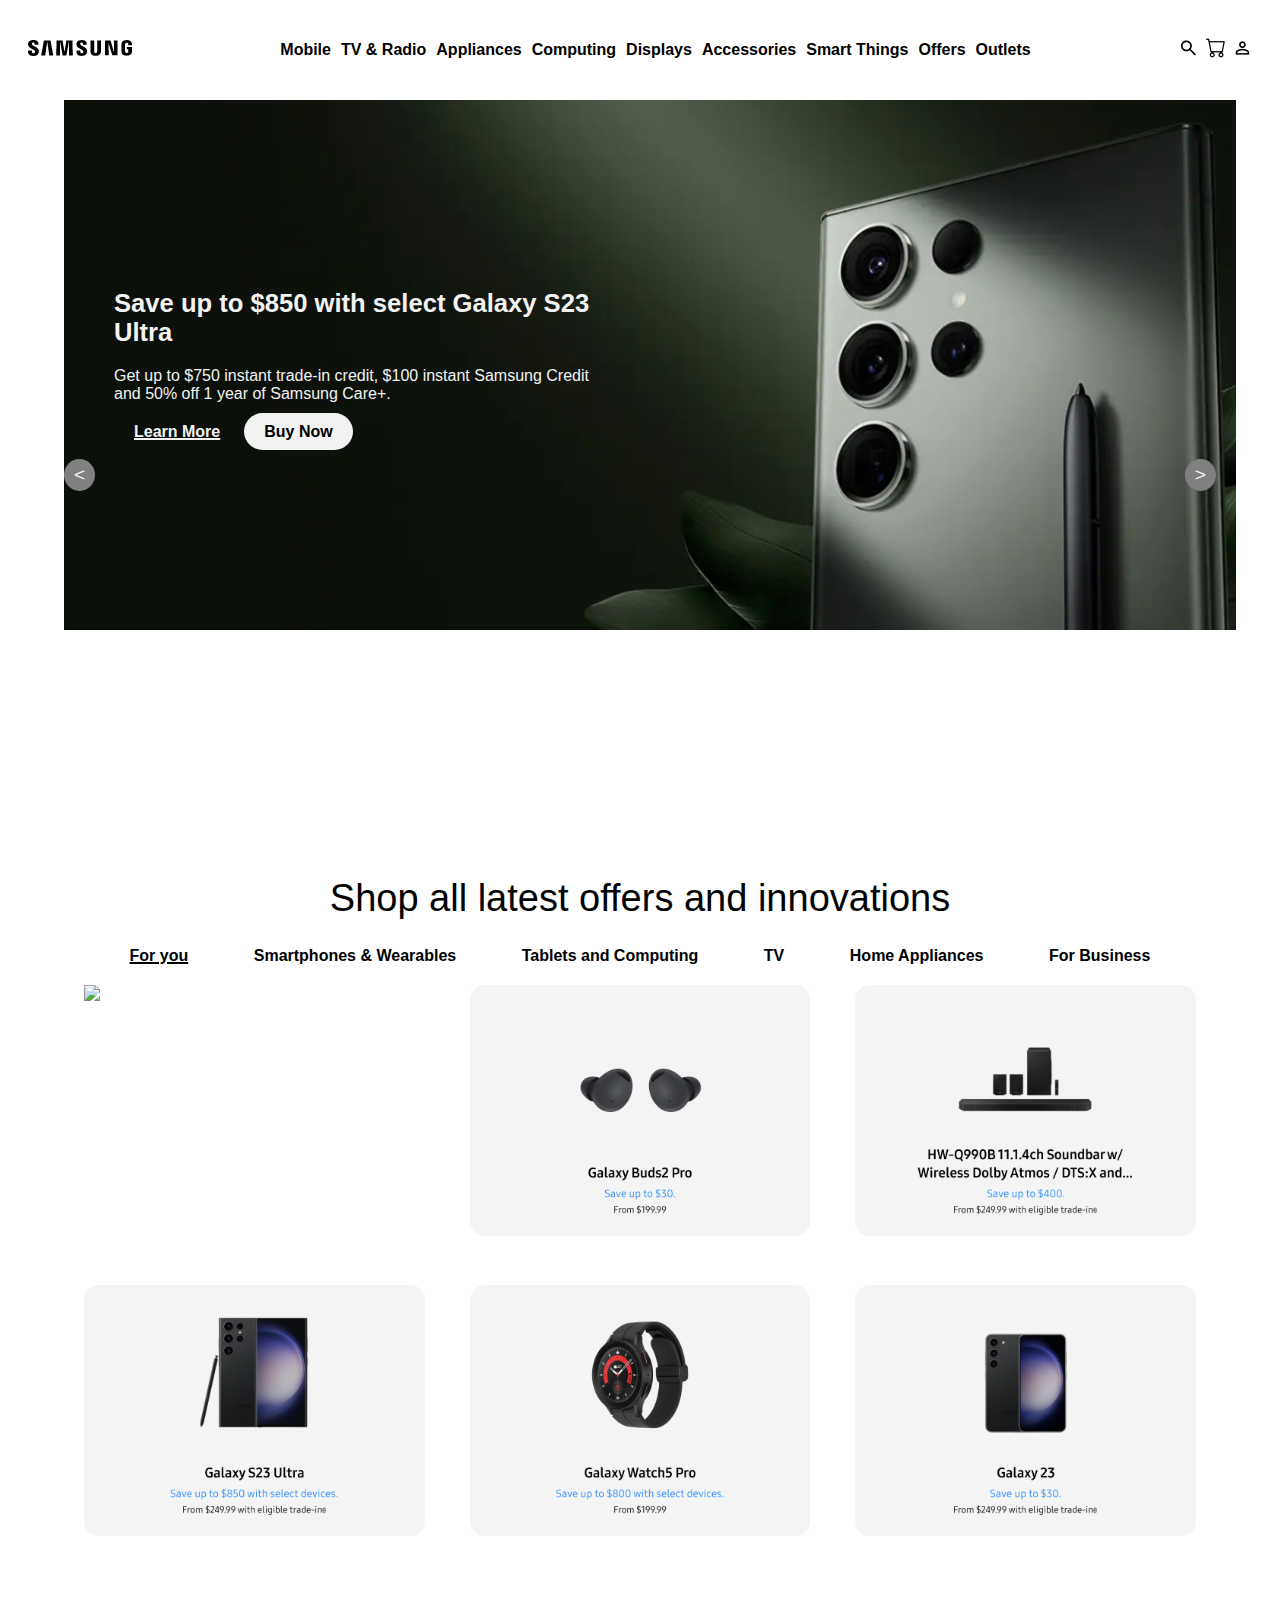
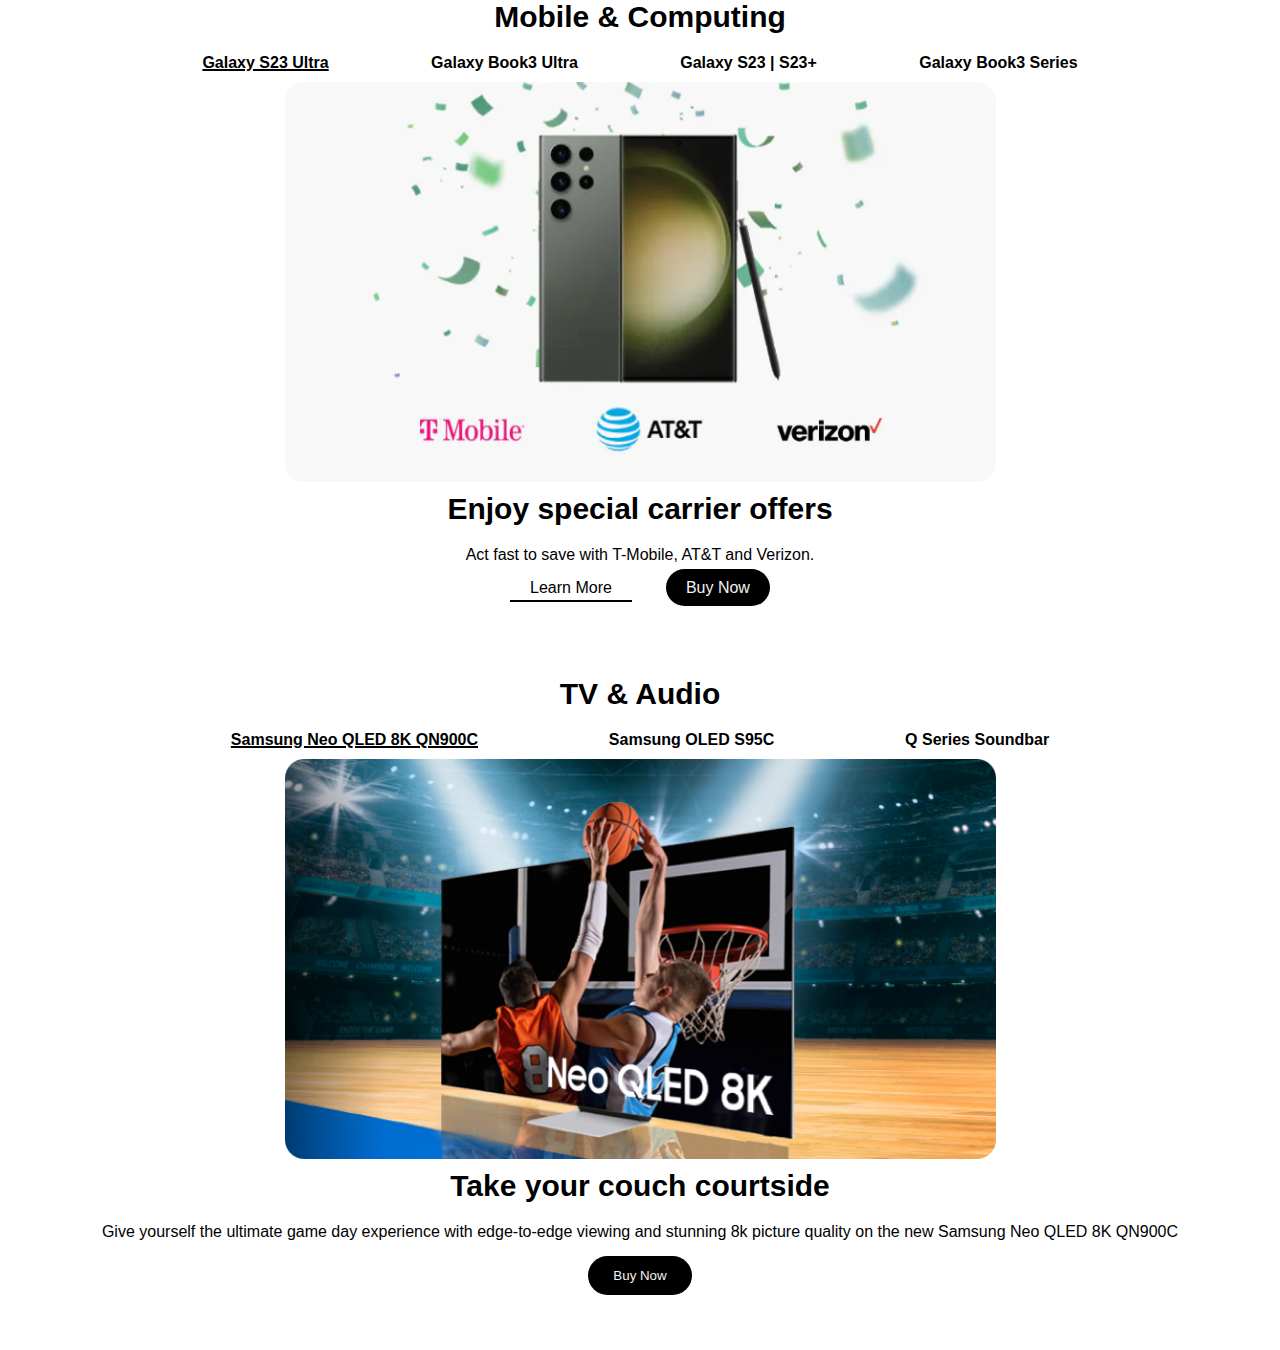
==== index.html @ 89e6719b "new section" ====
<!DOCTYPE html>
<html lang="en">

<head>
    <meta charset="UTF-8">
    <meta name="viewport" content="width=device-width, initial-scale=1.0">
    <title>Landing Page | Samsung</title>
    <!-- Link to the stylesheets -->
    <link rel="stylesheet" href="./css/styles.css">
    <link rel="stylesheet" href="./css/screens.css">
    <link rel="stylesheet" href="./css/tablet.css">
    <link rel="stylesheet" href="./css/mobile.css">

    <!-- Link for the font to be used -->
    <link href="https://fonts.cdnfonts.com/css/samsung-sans-4" rel="stylesheet">
    <link href="https://fonts.cdnfonts.com/css/samsung-sharp-sans" rel="stylesheet">
</head>

<body>
    <!-- Navigation Section -->
    <nav class="flex flex-row space-between">
        <a href="/index.html">
            <img src="./assets/logo/logo.png" alt="samsung-logo">
        </a>

        <ul class="flex flex-row">
            <li class="font-samsung-sans">Mobile</li>
            <li class="font-samsung-sans">TV & Radio</li>
            <li class="font-samsung-sans">Appliances</li>
            <li class="font-samsung-sans">Computing</li>
            <li class="font-samsung-sans">Displays</li>
            <li class="font-samsung-sans">Accessories</li>
            <li class="font-samsung-sans">Smart Things</li>
            <li class="font-samsung-sans">Offers</li>
            <li class="font-samsung-sans">Outlets</li>
        </ul>

        <ul class="flex flex-row">
            <li class="font-samsung-sans">Explore</li>
            <li class="font-samsung-sans">Support</li>
            <li class="font-samsung-sans">For Business</li>
        </ul>

        <ul class="flex flex-row">
            <li><img src="./assets/icons/search-icon.png" alt="search icon"></li>
            <li><img src="./assets/icons/cart-icon.png" alt="cart icon"></li>
            <li><img src="./assets/icons/account-icon.png" alt="account icon"></li>
        </ul>

        <button class="menu mobile-only" id="menu">
            <img src="./assets/icons/bar.png" alt="">
        </button>

        <ul class="menu-items inactive flex flex-column" id="menu-items">
            <li class="font-samsung-sans">Mobile</li>
            <li class="font-samsung-sans">TV & Radio</li>
            <li class="font-samsung-sans">Appliances</li>
            <li class="font-samsung-sans">Computing</li>
            <li class="font-samsung-sans">Displays</li>
            <li class="font-samsung-sans">Accessories</li>
            <li class="font-samsung-sans">Smart Things</li>
            <li class="font-samsung-sans">Offers</li>
            <li class="font-samsung-sans">Outlets</li>
            <li class="font-samsung-sans">Explore</li>
            <li class="font-samsung-sans">Support</li>
            <li class="font-samsung-sans">For Business</li>
            <li class="flex space-between">
                <img src="./assets/icons/search-icon.png" alt="search icon">
                <img src="./assets/icons/cart-icon.png" alt="cart icon">
                <img src="./assets/icons/account-icon.png" alt="account icon">
            </li>
        </ul>
    </nav>

    <!-- Hero Section-->
    <section class="hero carousel-container">
        <div class="carousel-track">
            <div class="flex carousel-item bg-cover carousel-6">
                <div>
                    <h2 class="font-samsung-sharp">
                        Gifted and Talented
                    </h2>
                    <p class="font-samsung-sans">
                        The new Samsung Neo QLED QN90C delivers pristine contrast, color and design,rewarding you at
                        every glance.
                    </p>
                    <div class="hero-buttons">
                        <a class="font-samsung-sans" href="/index.html">Buy Now</a>
                    </div>
                </div>
            </div>
            <div class="flex carousel-item bg-cover carousel-5">
                <div>
                    <h2 class="font-samsung-sharp">
                        Get up to $600 instant trade-in credit
                    </h2>
                    <p class="font-samsung-sans">
                        Toward Galaxy Book3 Ultra. Cracked screen? No problem. Get up to $135 instant cracked screen
                        trade-in credit.
                    </p>
                    <div class="hero-buttons">
                        <a class="font-samsung-sans" href="/index.html">Learn More</a>
                        <a class="font-samsung-sans black" href="/index.html">Buy Now</a>
                    </div>
                </div>
            </div>
            <div class="flex carousel-item bg-cover carousel-4">
                <div>
                    <p class="font-samsung-sans">
                        Offer Ends 16 Mar
                    </p>
                    <h2 class="font-samsung-sharp">
                        Save up to $400 with Spring Cleaning Savings
                    </h2>
                    <p class="font-samsung-sans">
                        Welcome spring with big savings on select Jet vacuums to give your home a stylish, smart
                        upgrade.
                    </p>
                    <div class="hero-buttons">
                        <a class="font-samsung-sans black" href="/index.html">Shop now</a>
                    </div>
                </div>
            </div>
            <div class="flex carousel-item bg-cover current-slide carousel-1">
                <div>
                    <h2 class="font-samsung-sharp">
                        Save up to $850 with select Galaxy S23 Ultra
                    </h2>
                    <p class="font-samsung-sans">
                        Get up to $750 instant trade-in credit, $100 instant Samsung Credit and
                        50% off 1 year of Samsung Care+.
                    </p>
                    <div class="hero-buttons">
                        <a class="font-samsung-sans" href="/index.html">Learn More</a>
                        <a class="font-samsung-sans" href="/index.html">Buy Now</a>
                    </div>
                </div>
            </div>
            <div class="flex carousel-item bg-cover carousel-2">
                <div>
                    <h2 class="font-samsung-sharp">
                        Save up to $900 with Galaxy S23 Ultra
                    </h2>
                    <p class="font-samsung-sans">
                        Via trade-in bill credits. Terms apply. Get $100 instant Samsung Credit and
                        50% off 1 year of Samsung Care+.
                    </p>
                    <div class="hero-buttons">
                        <a class="font-samsung-sans black" href="/index.html">Buy Now</a>
                    </div>
                </div>
            </div>
            <div class="flex carousel-item bg-cover carousel-3">
                <div>
                    <p class="font-samsung-sans">
                        Energy efficient appliances
                    </p>
                    <h2 class="font-samsung-sharp">
                        Bundle and Save up to $1000
                    </h2>
                    <p class="font-samsung-sans">
                        Get a select Bespoke Ultra Capacity Washer and Dryer Set. From $2,198 $3,298.
                        Save up to 20% of your household energy bill with our ENERGY STAR certified
                        products.
                    </p>
                    <div class="hero-buttons">
                        <a class="font-samsung-sans black" href="/index.html">Buy Now</a>
                    </div>
                </div>
            </div>
        </div>
        <div>
            <button class="toggle-btn" id="prev-btn">
                <img src="./assets/icons/arrow-left-icon.png" alt="arrow-left-icon">
            </button>
            <button class="toggle-btn" id="next-btn">
                <img src="./assets/icons/arrow-right-icon.png" alt="arrow-left-icon">
            </button>
        </div>
    </section>

    <!-- PRODUCTS SECTION -->
    <section class="products-section ">
        <p id="products-section-tittle" class= "font-samsung-sans font-sizing"> Shop all latest offers and innovations</p>
        <ul class="flex flex-row space-evenly">
            <li class="font-samsung-sans underlined "><b>For you</b></li>
            <li class="font-samsung-sans "><b>Smartphones & Wearables</b></li>
            <li class="font-samsung-sans "><b>Tablets and Computing</b></li>
            <li class="font-samsung-sans "><b>TV</b></li>
            <li class="font-samsung-sans "><b>Home Appliances</b></li>
            <li class="font-samsung-sans "><b>For Business</b></li>   
        </ul>
        <div class=" container ">
            <div class="box ">
                <img class="products-section-img" src="./assets/second/image1.png" > 
            </div> 
            <div class="box">
                <img class="products-section-img" src="./assets/second/image2.jpg" > 
            </div>
            <div class=" box ">
                <img class="products-section-img" src="./assets/second/image3.png" > 
            </div>
            <div class="box ">
               <img class="products-section-img"src="./assets/second/image4.png" >    
            </div>
            <div class="box ">
              <img class="products-section-img"src="./assets/second/image5.png" >  
            </div>
            <div class="box ">
               <img class="products-section-img" src="./assets/second/image6.png" >    
            </div> 
        </div> 
    </section>

    <!-- Mobile & Computing Section -->
    <section class="mobile-computing">
        <h2 class="title-big font-samsung-sharp"><b>Mobile & Computing</b></h2>
        <div class="flex flex-row space-evenly">
            <h4 class="title-small font-samsung-sans underlined"><b>Galaxy S23 Ultra</b></h4>
            <h4 class="title-small font-samsung-sans"><b>Galaxy Book3 Ultra</b></h4>
            <h4 class="title-small font-samsung-sans"><b>Galaxy S23 | S23+</b></h4>
            <h4 class="title-small font-samsung-sans"><b>Galaxy Book3 Series</b></h4>
        </div>
        <div class="mobile-image bg-cover"></div>
        <div>
            <h2 class="title-big font-samsung-sharp"><b>Enjoy special carrier offers</b></h2>
            <p class="font-samsung-sans">
                Act fast to save with T-Mobile, AT&T and Verizon.
            </p>
            <div class="mobile-buttons">
                <a class="font-samsung-sans learn-more-btn" href="/index.html">Learn More</a>
                <a class="font-samsung-sans buy-btn" href="/index.html">Buy Now</a>
            </div>
        </div>
    </section>
    <!-- TV & Audio -->
    <section class="tv-and-audio">
        <div class="justify-center">
            <h2 class="title-big font-samsung-sharp ">TV & Audio</h>
         </div>
        
        <div>
            <ul class="flex flex-row space-evenly">
                <li class="title-small font-samsung-sans underlined"><b>Samsung Neo QLED 8K QN900C</b></li>
                <li class="title-small font-samsung-sans" ><b>Samsung OLED S95C</b></li>
                <li class="title-small font-samsung-sans" ><b>Q Series Soundbar</b></li>
            </ul>
            
            <div class="tv-and-audio-image bg-cover"></div>

            <p class="text-align title-big font-samsung-sharp">Take your couch courtside</p>
            <p class="text-align font-samsung-sans">Give yourself the ultimate game day experience with edge-to-edge viewing and stunning 8k picture quality on the new Samsung Neo QLED 8K QN900C</p>
            <div class="justify-center" >
            <button class="buy-button font-samsung-sans">Buy Now</button>
            </div>
                            
        </div>
    </section>
 
    <!-- Link for the js scripts -->
    <script src="./js/app.js"></script>
</body>

</html>
---- css/styles.css ----
*,
*::before,
*::after {
    padding: 0;
    margin: 0;
    list-style: none;
    text-decoration: none;
    outline: none;
    border: none;
}

/* Blocked Classes */
.mobile-only, ul.menu-items {
    display: none;
}

/* Font Classes */
.font-samsung-sans {
    font-family: 'Samsung Sans', sans-serif;                                       
}
.font-samsung-sharp {
    font-family: 'Samsung Sharp Sans', sans-serif;
}

/* Generic Classes */
.flex {
    display: flex;
    align-items: center;
}
.justify-center{
    display: flex;
    justify-content: center;
}
.flex-row {
    flex-direction: row;
}
.flex-column {
    flex-direction: column;
}
.space-between {
    justify-content: space-between;
}
.space-evenly {
    justify-content: space-evenly;
}

.underlined {
    text-decoration: underline;
    text-decoration-thickness: 2px;
}
.title-big {
    font-weight: 700;
    font-size: clamp(30px, 2.5vw, 2vw);
    margin-bottom: 20px;
}
.bg-cover {
    background-position: top;
    background-repeat: no-repeat;
    background-size: cover;
}

/* NAVIGATION BAR STYLES */
nav {
    height: 100px;
    padding: 0 100px;
}
nav ul li {
    margin-right: 10px;
    font-weight: 600;
    color: #000000;
}

/* HERO STYLES */
.hero {
    width: calc(100dvw - 200px);
    height: calc(100dvh - 150px);
    margin: 0 auto;
    padding: 0;
    overflow: hidden;
    position: relative;
}
.carousel-item {
    flex: 0 0 auto;
    width: calc(100% - 200px);
    height: 530px;
    align-items: center;
    padding: 0 100px;
    display: none;
    transition: all 0.5s ease-in-out;
}
.current-slide {
    display: flex;
    transition: all 0.5s ease-in-out;
}
div.carousel-item h2, div.carousel-item p, div.hero-buttons{
    width: 500px;
}
div.carousel-item h2 {
    font-weight: 700;
    font-size: clamp(25px, 2.5vw, 2vw); 
}
div.carousel-item p {
    margin: 20px 0; 
}
div.hero-buttons a {
    padding: 10px 20px;
    border-radius: 50px;
    font-weight: 700;
}
div.carousel-item div.hero-buttons a.black {
    background-color: #000000;
    color: #f2f2f2;
}
div.carousel-1 {
    background-image: url("../assets/backgrounds/background-couresel-1.png");
    color: #f2f2f2;
}
div.carousel-1 div.hero-buttons a:first-child, div.carousel-6 div.hero-buttons a:first-child {
    color: #f2f2f2;
    text-decoration: solid #f2f2f2 underline 2px;
}
div.carousel-1 div.hero-buttons a:last-child {
    background-color: #f2f2f2;
    color: #000000;
}
div.carousel-2 {
    background-image: url("../assets/backgrounds/background-couresel-2.png");
}
div.carousel-3 {
    background-image: url("../assets/backgrounds/background-couresel-3.png");
}
div.carousel-4 {
    background-image: url("../assets/backgrounds/background-couresel-4.png");
}
div.carousel-5 {
    background-image: url("../assets/backgrounds/background-couresel-5.png");
}
div.carousel-6 {
    background-image: url("../assets/backgrounds/background-couresel-6.png");
    color: #f2f2f2;
}
div.carousel-5 div.hero-buttons a:first-child {
    color: #000000;
    text-decoration: underline;
    text-decoration-color: #000000;
}
.toggle-btn {
    padding: 5px 10px;
    border-radius: 50%;
    font-size: 1.5vw;
    background-color: gray;
    color: #f2f2f2;
    backdrop-filter: blur(10px);
    position: absolute;
    top: 50%;
    transform: translateY(-50%);
    text-align: center;
}
.toggle-btn#prev-btn {
    left: 20px;
}
.toggle-btn#next-btn {
    right: 20px;
}

/*PRODUCTS SECTION*/
#products-section-tittle{
    padding: 2vw 0vw;
}
.products-section{
    width: calc(90dvw );
    margin: 0 auto;
    overflow: hidden;
    position: relative;
}
.font-sizing{
    font-size:38px;
    line-height: 45.6px;
    position: relative;
    text-align: center;
}
.container{
    display: grid;
    grid-template-columns: repeat(auto-fill,minmax(350px,1fr));
    grid-gap: 5px;
}
.box {
    padding: 0px;
    margin: 20px;  
}
.products-section-img{
    max-width: 100%;
    height: auto;
}


/* Mobile & Computing Section */
.mobile-computing {
    padding: 40px 100px;
    text-align: center;
}
.mobile-computing .mobile-image {
    width: 90%;
    height: 400px;
    margin: 10px auto;
    background-size: contain;
    background-image: url("../assets/backgrounds/mobile.png");
}
.mobile-computing .mobile-buttons {
    margin-top: 15px;
}
.mobile-computing .mobile-buttons a {
    margin: 15px;
    padding: 10px 20px;
}
.mobile-computing .mobile-buttons a.learn-more-btn {
    color: #000000;
    padding-bottom: 4px;
    border-bottom-width: 50%;
    border-bottom: 2px solid #000000;
}
.mobile-computing .mobile-buttons a.buy-btn {
    background-color: #000000;
    color: #f2f2f2;
    border-radius: 50px;
}
/*TV and Audio Secion*/
.tv-and-audio{
    padding:40px 100px;
}
.tv-and-audio-image {
    width: 90%;
    height: 400px;
    background-image: url("../assets/backgrounds/tvandaudio.png");
    background-size: contain;
    margin: 10px auto;
}
.text-align{
    text-align: center;
}
.buy-button {
    text-align: center;
    margin-top: 15px;
    margin: 15px;
    padding:  25px;
    padding-bottom: 12px;
    padding-top: 12px;
    background-color: #000000;
    color: #f2f2f2;
    border-radius: 50px;
}
---- css/screens.css ----
/* This is the stysheet for smaller latop sizes and larger ones */
@media screen and (min-width: 1024px) and (max-width: 1300px) {
    /* NAVIGATION BAR STYLES */
    nav, .hero {
        padding: 0 20px;
    }
    nav ul:nth-child(3) {
        display: none;
    }
    /* HERO STYLES */
    .hero {
        width: calc(90dvw);
    }
    .carousel-item {
        width: calc(100%);
        padding: 0 50px;
    }
}

/* Stylesheet for larger screens */
@media screen and (min-width: 1600px) {
    nav, .hero, .products-section, .mobile-computing   {
        max-width: 1440px;
        margin: 0 auto;
    }
    .hero {
        height: 700px;
    }
    .carousel-item {
        height: 700px;
    }
}
---- css/tablet.css ----
/* Stylesheet for the table view */
@media (max-width: 1023px) {
    /* Navigation Bar Styles */
    nav {
        padding: 0 20px;
    }
    nav.flex ul {
        display: none;
    }
    .mobile-only {
        display: block;
    }
    nav button {
        background-color: transparent;
    }
    nav button img {
        width: 60px;
        height: 80px;
    }
    nav ul.menu-items.active {
        display: flex;
        align-items: flex-start;
        justify-content: space-around;
        z-index: 2;
        background-color: #f2f2f2;
        position: absolute;
        top: 100px;
        left: 0;
        width: 100dvw;
        height: calc(100dvh - 100px);
    }
    nav ul.menu-items.inactive {
        left: -100dvw;
    }
    nav ul.menu-items li {
        margin: 0;
        margin-left: 40px;
    }
    nav ul.menu-items li img {
        margin-right: 20px;
    }
    /* HERO Styles */
    .hero {
        width: 95dvw;
    }
    .carousel-item {
        width: 100%;
        height: 60dvh;
        padding: 0 40px;
    }
    .toggle-btn {
        top: 40%;
    }
    .toggle-btn#prev-btn {
        left: 10px;
    }
    .toggle-btn#next-btn {
        right: 10px;
    }

    /* Products Section */
    .container {
        grid-template-columns: repeat(auto-fill,minmax(200px,1fr));
    }
    .box {
        margin: 10px;  
    }
    .products-section .underline {
        font-size: 15px;
    }

    /* Mobile & Computing Section  */
    .mobile-computing {
        padding: 40px 40px;
    }
}
---- css/mobile.css ----
/* Stylesheet for mobile view */
@media (max-width: 500px) {
    /* HERO Styles */
    .carousel-item {
        height: calc(100dvh - 120px);
        padding: 0 40px;
    }
    div.carousel-item h2, div.carousel-item p, div.hero-buttons{
        width: 350px;
    }
    .toggle-btn {
        top: 50%;
    }

    /* Products Section */
    #products-section-tittle{
        padding: 0;
    }
    .products-section{
        width: 100%;
        padding: 0;
    }
    .font-sizing{
        font-size: 20px;
        padding: 0;
        text-align: center;
    }
    .products-section ul.flex, .mobile-computing div.flex, .tv-and-audio ul.flex {
        flex-direction: column;
    }
    .products-section ul.flex li, .mobile-computing div.flex h4 .tv-and-audio ul.flex {
        margin-bottom: 5px;
    }

    /* Mobile & Computing Section  */
    .mobile-computing {
        padding: 40px 40px;
    }
    .mobile-computing .mobile-image {
        width: 100%;
        height: 300px;
        background-size: cover;
    }
    .tv-and-audio-image{
        width: 100%;
        height:300px;
        background-size: cover;
    }
  
}

/* For smaller Screens */
@media (max-width: 400px) {
    /* HERO Styles */
    .carousel-item {
        padding: 0 30px;
    }
    div.carousel-item h2, div.carousel-item p, div.hero-buttons{
        width: 280px;
    }
}
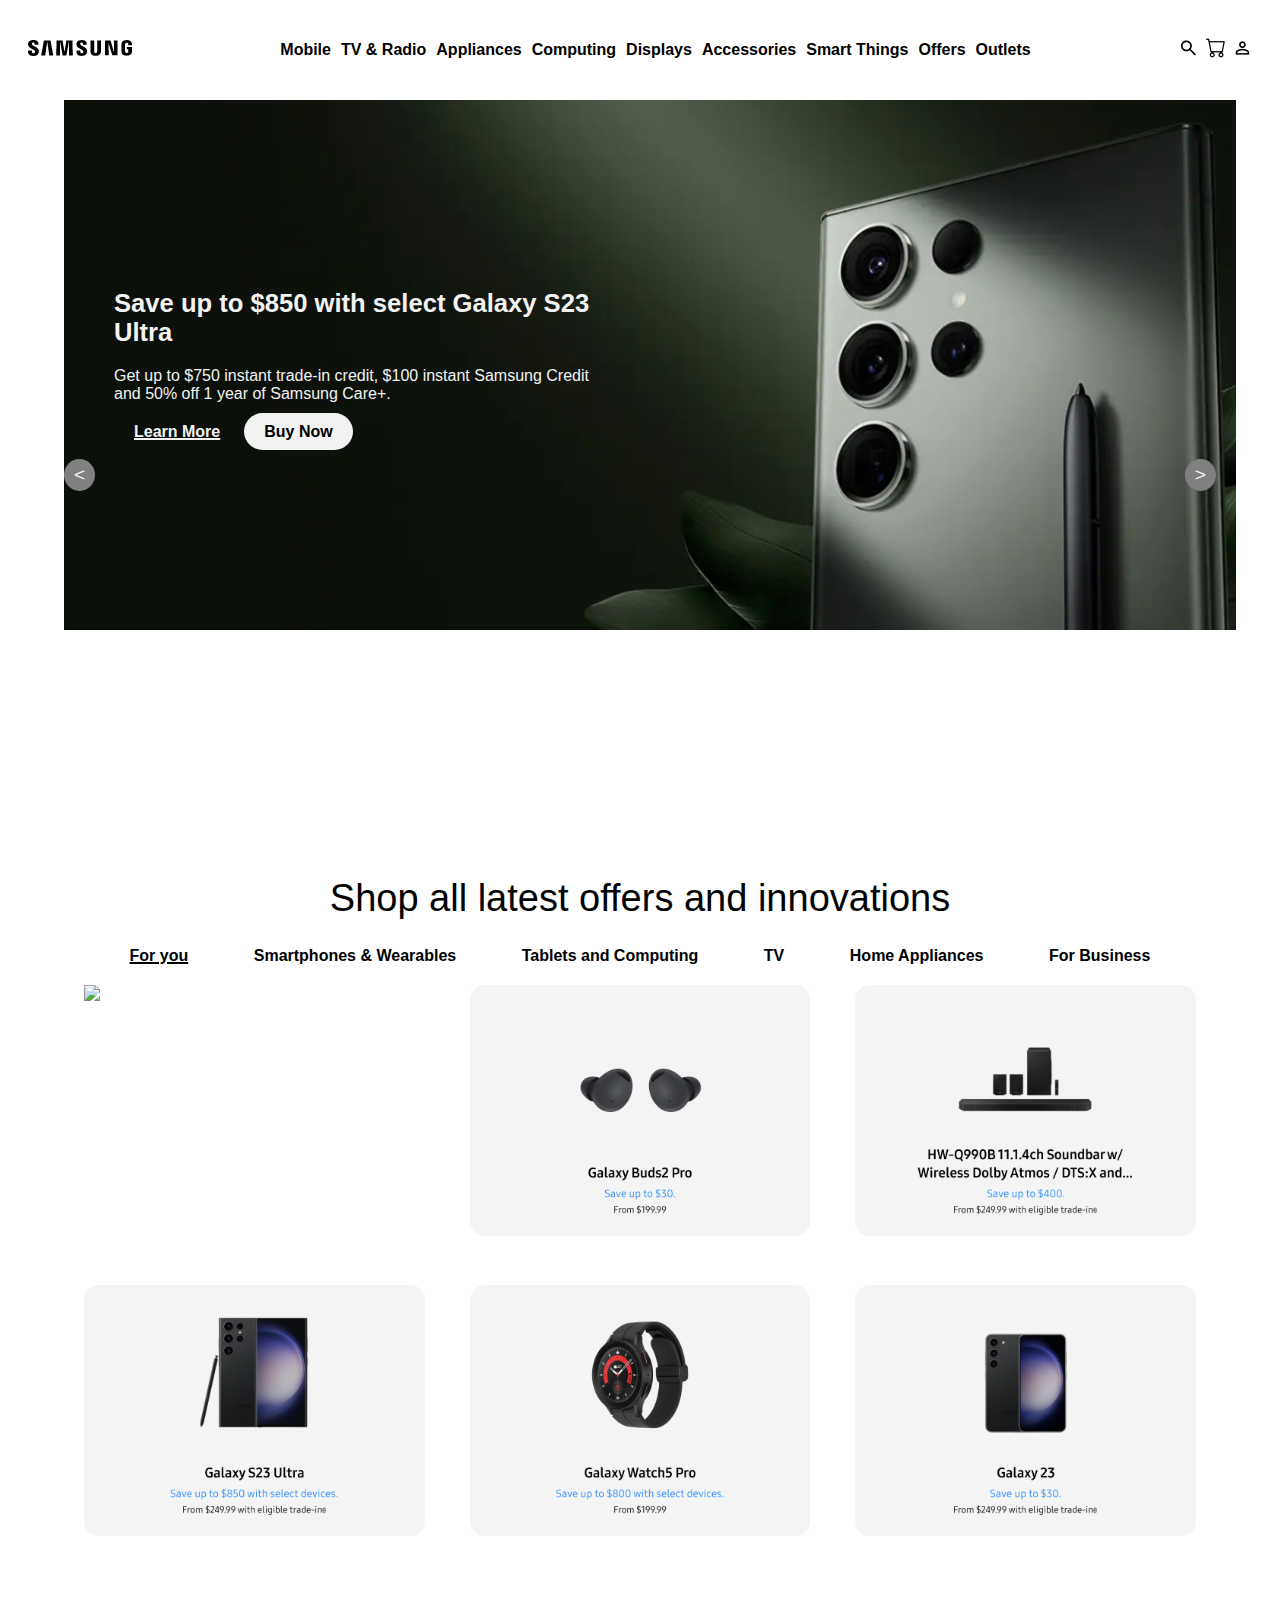
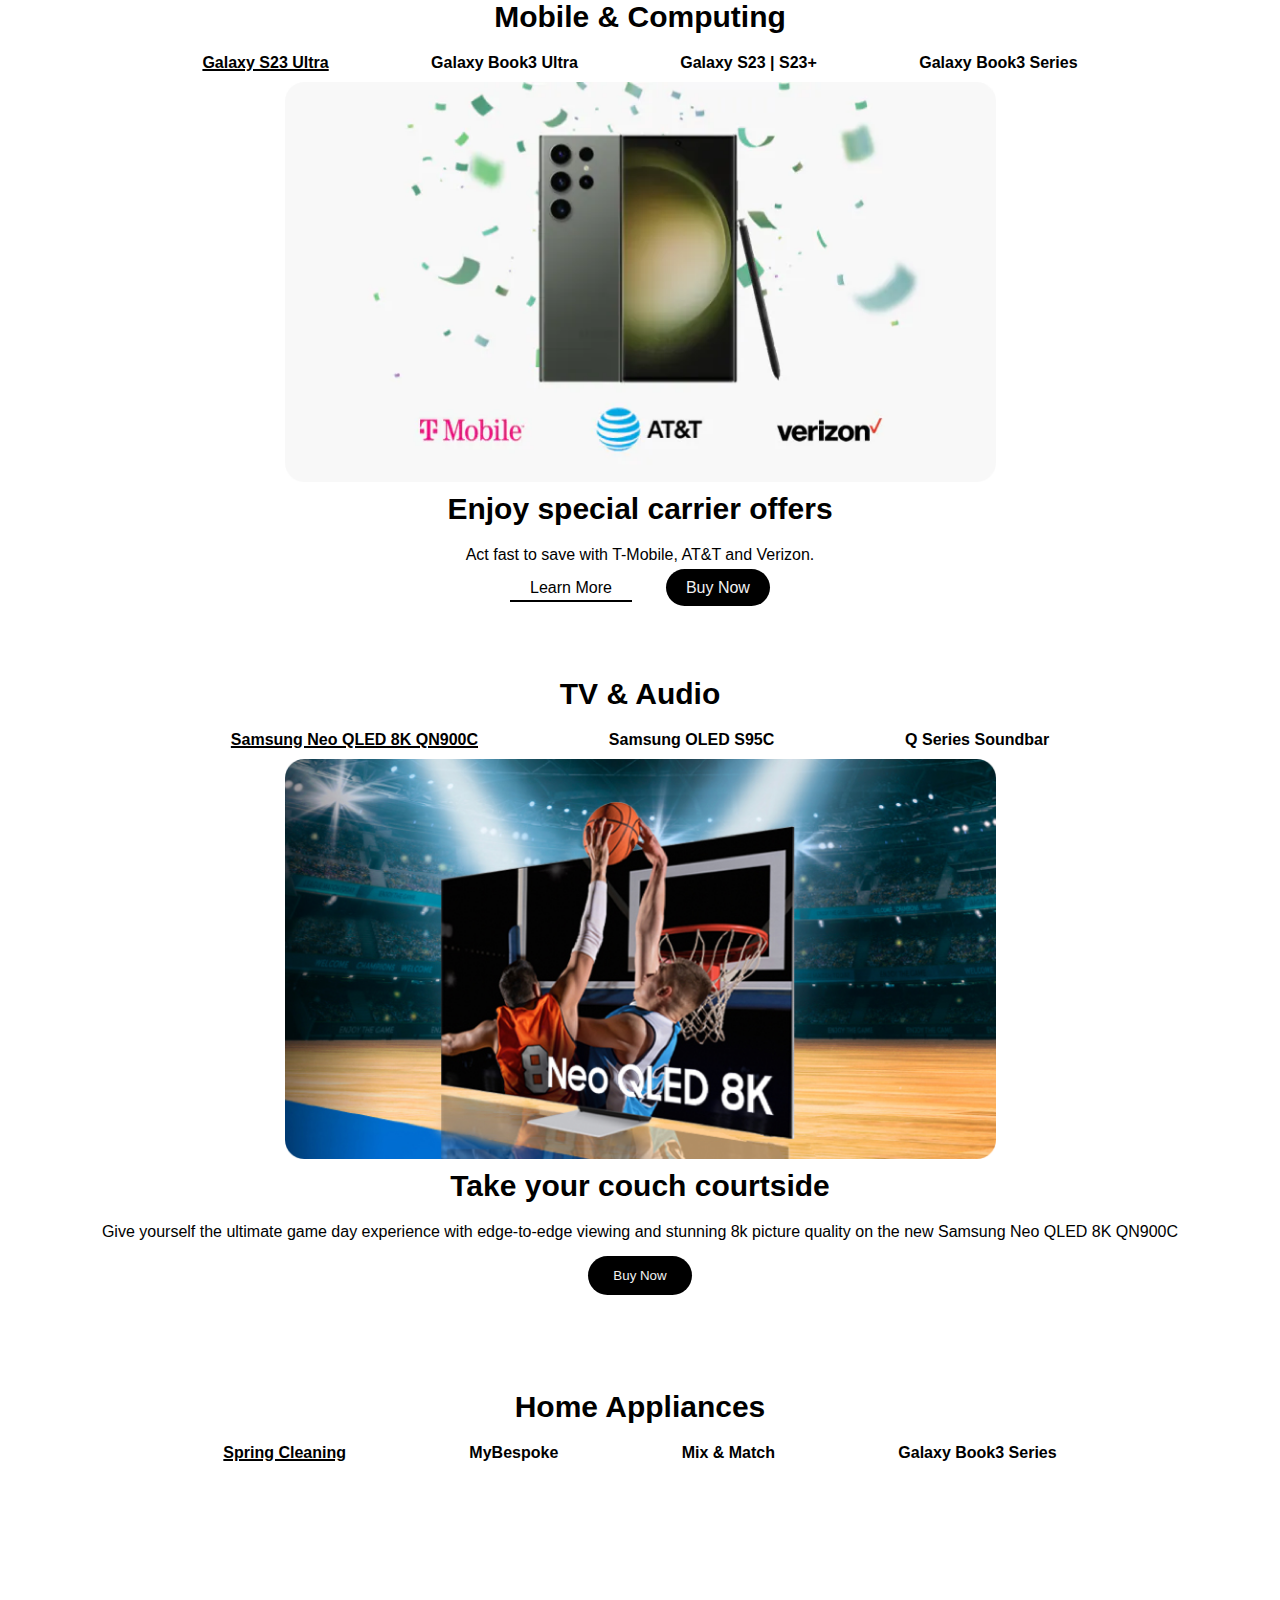
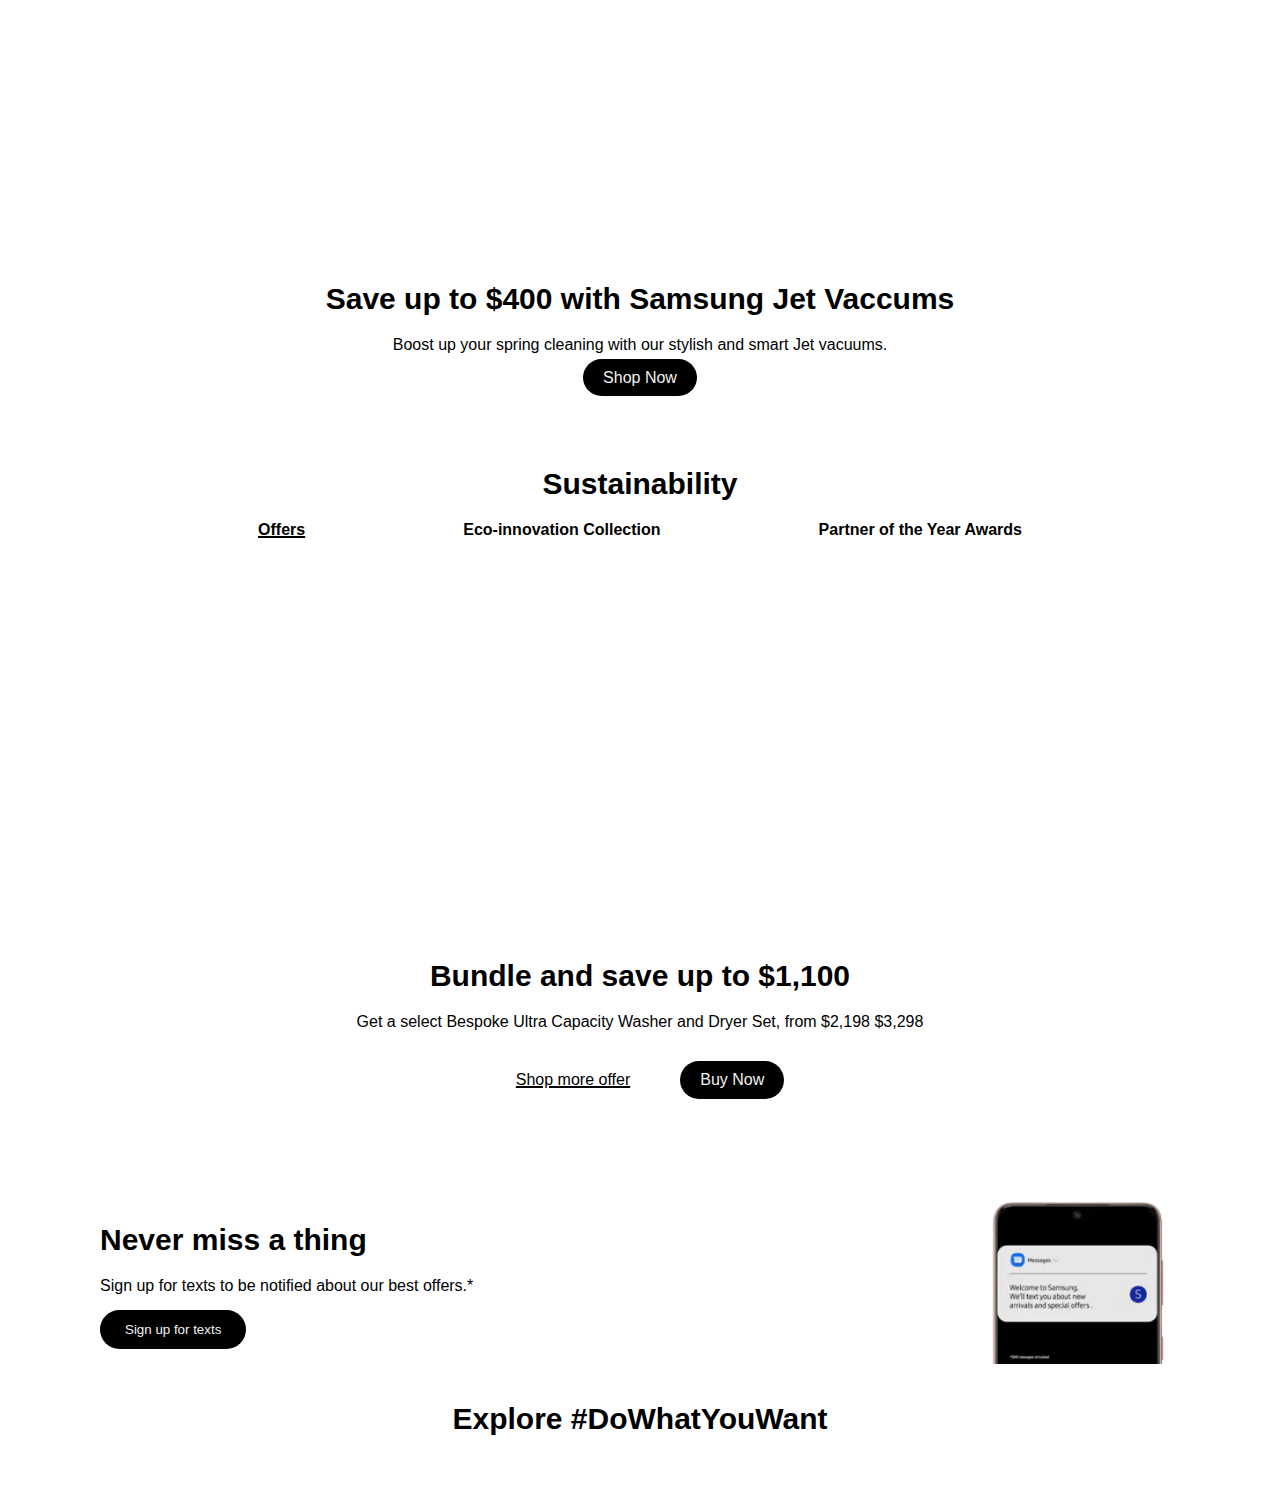
==== commit 14583522: "Never Miss a Thing Section" ====
--- a/index.html
+++ b/index.html
@@ -233,6 +233,7 @@
             </div>
         </div>
     </section>
+
     <!-- TV & Audio -->
     <section class="tv-and-audio">
         <div class="justify-center">
@@ -256,7 +257,64 @@
                             
         </div>
     </section>
- 
+
+    <!-- HOME APLLIANCES -->
+    <section class="home-appliances">
+        <h2 class="title-big font-samsung-sharp"><b>Home Appliances</b></h2>
+        <div class="flex flex-row space-evenly">
+            <h4 class="title-small font-samsung-sans underlined"><b>Spring Cleaning</b></h4>
+            <h4 class="title-small font-samsung-sans"><b>MyBespoke</b></h4>
+            <h4 class="title-small font-samsung-sans"><b>Mix & Match</b></h4>
+            <h4 class="title-small font-samsung-sans"><b>Galaxy Book3 Series</b></h4>
+        </div>
+        <div class="home-appliances-image bg-cover"></div>
+        <div>
+            <h2 class="title-big font-samsung-sharp"><b>Save up to $400 with Samsung Jet Vaccums</b></h2>
+            <p class="font-samsung-sans">
+                Boost up your spring cleaning with our stylish and smart Jet vacuums.
+            </p>
+            <div class="mobile-buttons">
+                <a class="font-samsung-sans buy-btn" href="/index.html">Shop Now</a>
+            </div>
+        </div>
+    </section>
+
+    <!-- Sustainability -->
+    <section class="sustainability">
+        <div class="justify-center">
+            <h2 class="title-big font-samsung-sharp ">Sustainability</h>
+        </div>
+         <ul class="flex flex-row space-evenly">
+                <li class="title-small font-samsung-sans underlined"><b>Offers</b></li>
+                <li class="title-small font-samsung-sans" ><b>Eco-innovation Collection</b></li>
+                <li class="title-small font-samsung-sans" ><b>Partner of the Year Awards</b></li>
+        </ul>
+        <div class="sustainability-image bg-cover"></div>
+         <p class="text-align title-big font-samsung-sharp">Bundle and save up to $1,100</p>
+            <p class="text-align font-samsung-sans">Get a select Bespoke Ultra Capacity Washer and Dryer Set, from $2,198 $3,298</p>
+            <div class="mobile-buttons justify-center ">
+                <a class="font-samsung-sans learn-more-btn underlined" href="/index.html">Shop more offer</a>
+                <a class="font-samsung-sans buy-btn" href="/index.html">Buy Now</a>
+            </div>
+    </section>
+
+    <!-- Never miss a thing section -->
+    <section class="never-miss-a-thing">
+        <div class="flex flex-row space-between">
+            <div>
+                <h2 class="title-big font-samsung-sharp"><b>Never miss a thing</b></h2>
+                <p class="font-samsung-sans">
+                    Sign up for texts to be notified about our best offers.*
+                </p>
+                <button class="buy-button">
+                    Sign up for texts
+                </button>
+            </div>
+            <div class="never-miss-image bg-cover"></div>
+        </div>
+        <h2 class="title-big font-samsung-sharp">Explore #DoWhatYouWant</h2>
+    </section>
+
     <!-- Link for the js scripts -->
     <script src="./js/app.js"></script>
 </body>
--- a/css/styles.css
+++ b/css/styles.css
@@ -43,7 +43,11 @@
 .space-evenly {
     justify-content: space-evenly;
 }
-
+a.buy-btn {
+    background-color: #000000;
+    color: #f2f2f2;
+    border-radius: 50px;
+}
 .underlined {
     text-decoration: underline;
     text-decoration-thickness: 2px;
@@ -57,6 +61,13 @@
     background-position: top;
     background-repeat: no-repeat;
     background-size: cover;
+}
+.mobile-buttons {
+    margin-top: 15px;
+}
+.mobile-buttons a {
+    margin: 15px;
+    padding: 10px 20px;
 }
 
 /* NAVIGATION BAR STYLES */
@@ -206,24 +217,13 @@
     background-size: contain;
     background-image: url("../assets/backgrounds/mobile.png");
 }
-.mobile-computing .mobile-buttons {
-    margin-top: 15px;
-}
-.mobile-computing .mobile-buttons a {
-    margin: 15px;
-    padding: 10px 20px;
-}
 .mobile-computing .mobile-buttons a.learn-more-btn {
     color: #000000;
     padding-bottom: 4px;
     border-bottom-width: 50%;
     border-bottom: 2px solid #000000;
 }
-.mobile-computing .mobile-buttons a.buy-btn {
-    background-color: #000000;
-    color: #f2f2f2;
-    border-radius: 50px;
-}
+
 /*TV and Audio Secion*/
 .tv-and-audio{
     padding:40px 100px;
@@ -249,13 +249,50 @@
     color: #f2f2f2;
     border-radius: 50px;
 }
-   
- 
-
-
- 
-
-
-
-
-
+
+/* Home Appliance Section */
+.home-appliances {
+    padding: 40px 100px;
+    text-align: center;
+}
+.home-appliances-image {
+    width: 90%;
+    height: 400px;
+    margin: 10px auto;
+    background-size: contain;
+    background-image: url("../assets/backgrounds/homeappliances.png");
+}  
+
+/*sustainability*/
+.sustainability {
+    padding: 40px 100px
+}
+.sustainability-image{
+    width: 90%;
+    height: 400px;
+    background-image: url("../assets/backgrounds/sustainability.png");
+    background-size: contain;
+    margin: 10px auto;
+    
+}
+a.learn-more-btn{
+    color: black;
+}
+
+/* Never Miss a thing */
+.never-miss-a-thing {
+    padding: 40px 100px;
+}
+.never-miss-a-thing .buy-button {
+    margin-left: 0;
+}
+.never-miss-image {
+    width: 200px;
+    aspect-ratio: 1/1;
+    background-size: contain;
+    background-image: url("../assets/backgrounds/never-miss-a-thing.png");
+} 
+.never-miss-a-thing h2:last-child {
+    margin-top: 8px;
+    text-align: center;
+}
--- a/css/screens.css
+++ b/css/screens.css
@@ -19,7 +19,7 @@
 
 /* Stylesheet for larger screens */
 @media screen and (min-width: 1600px) {
-    nav, .hero, .products-section, .mobile-computing   {
+    nav, .hero, .products-section, .mobile-computing, .tv-and-audio, .sustainability, .home-appliances, .never-miss-a-thing {
         max-width: 1440px;
         margin: 0 auto;
     }
--- a/css/tablet.css
+++ b/css/tablet.css
@@ -70,7 +70,7 @@
     }
 
     /* Mobile & Computing Section  */
-    .mobile-computing {
-        padding: 40px 40px;
+    .mobile-computing, .home-appliances, .never-miss-a-thing {
+        padding: 40px;
     }
 }--- a/css/mobile.css
+++ b/css/mobile.css
@@ -25,28 +25,28 @@
         padding: 0;
         text-align: center;
     }
-    .products-section ul.flex, .mobile-computing div.flex, .tv-and-audio ul.flex {
+    .products-section ul.flex, .mobile-computing div.flex, .tv-and-audio ul.flex, .home-appliances div.flex, .sustainability ul.flex, .never-miss-a-thing div:first-child {
         flex-direction: column;
     }
-    .products-section ul.flex li, .mobile-computing div.flex h4 .tv-and-audio ul.flex {
+    .products-section ul.flex li, .mobile-computing div.flex h4 .tv-and-audio ul.flex li, .home-appliances div.flex h4 , .sustainability.ul.flex{
         margin-bottom: 5px;
     }
+    .never-miss-a-thing {
+        padding: 20px;
+    }
+    .never-miss-a-thing .never-miss-image  {
+        margin: 0 auto;
+    }
 
-    /* Mobile & Computing Section  */
-    .mobile-computing {
-        padding: 40px 40px;
+    /* Mobile & Computing, TV and Audio, Home APPliance Section sustainability */
+    .mobile-computing, .tv-and-audio, .home-appliances, .sustainability{
+        padding: 40px;
     }
-    .mobile-computing .mobile-image {
+    .mobile-image, .tv-and-audio-image, .home-appliances-image, .sustainability-image {
         width: 100%;
-        height: 300px;
+        height:200px;
         background-size: cover;
     }
-    .tv-and-audio-image{
-        width: 100%;
-        height:300px;
-        background-size: cover;
-    }
-  
 }
 
 /* For smaller Screens */
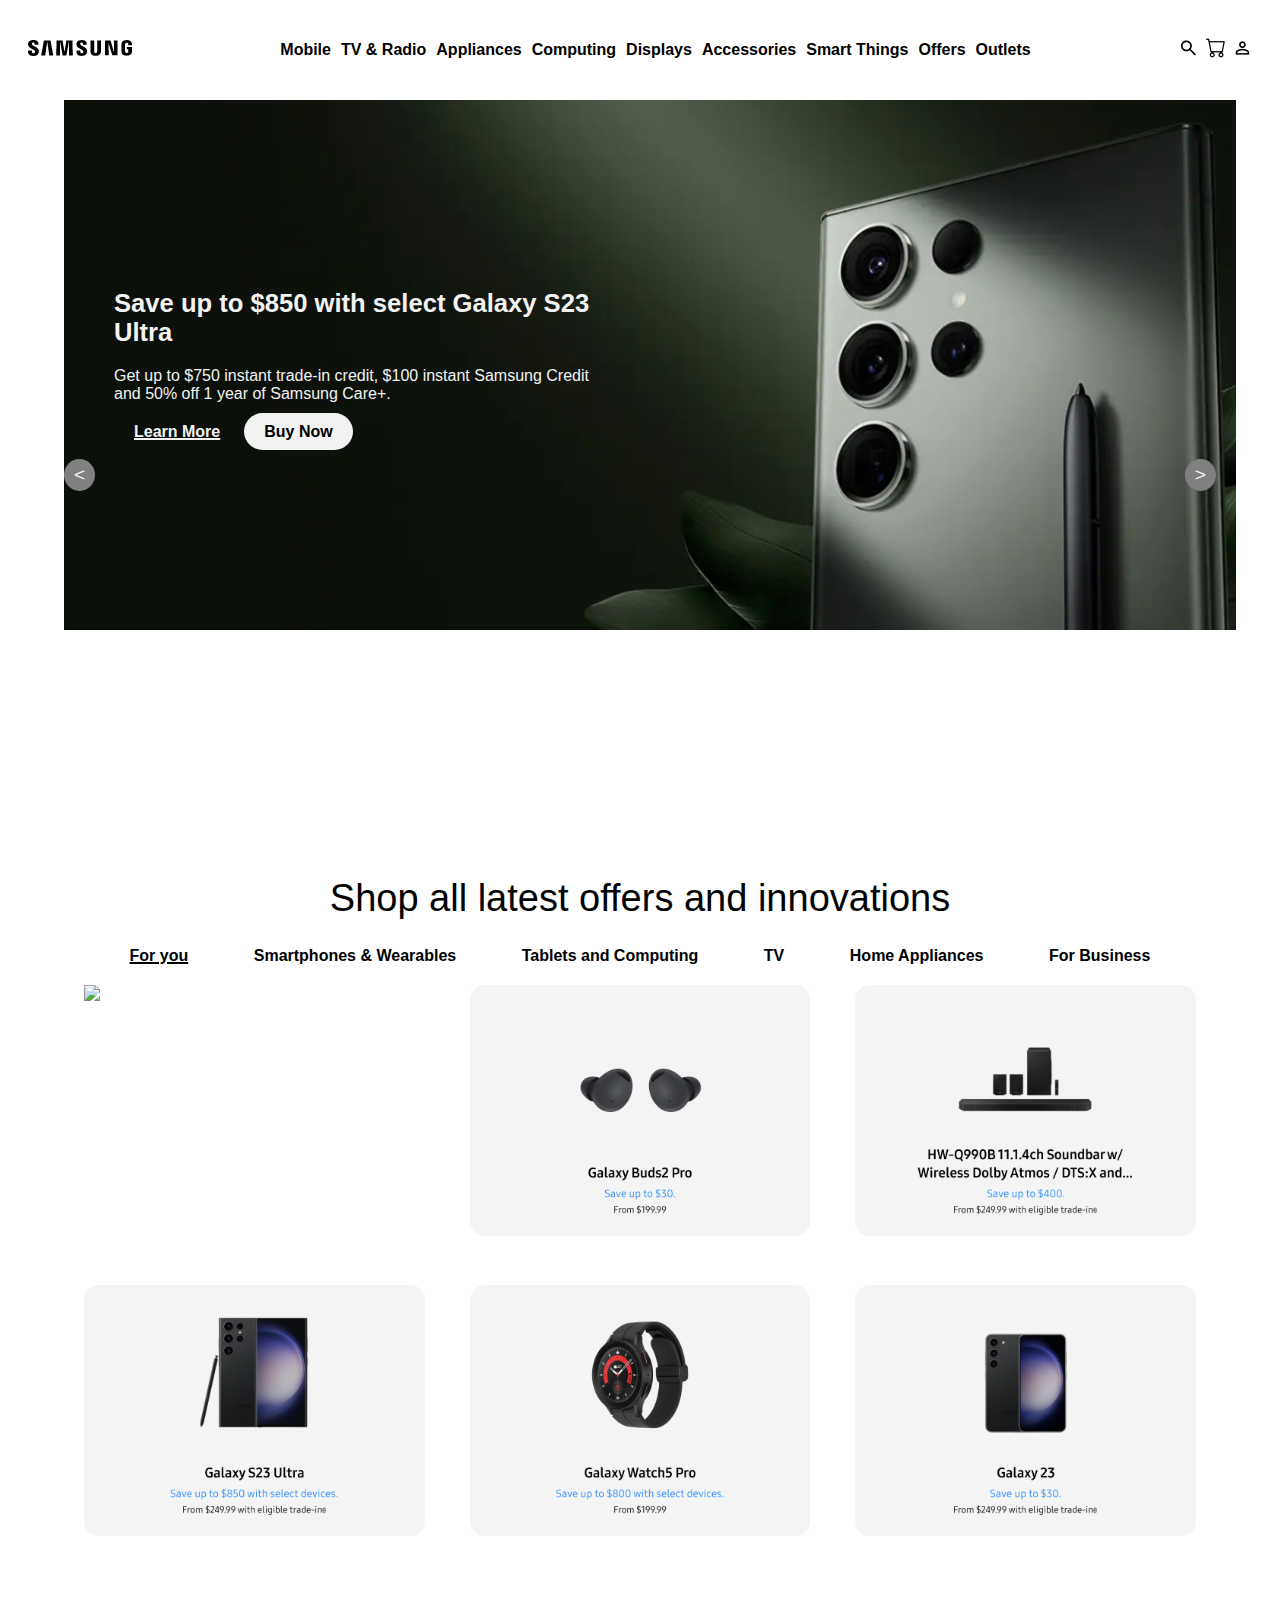
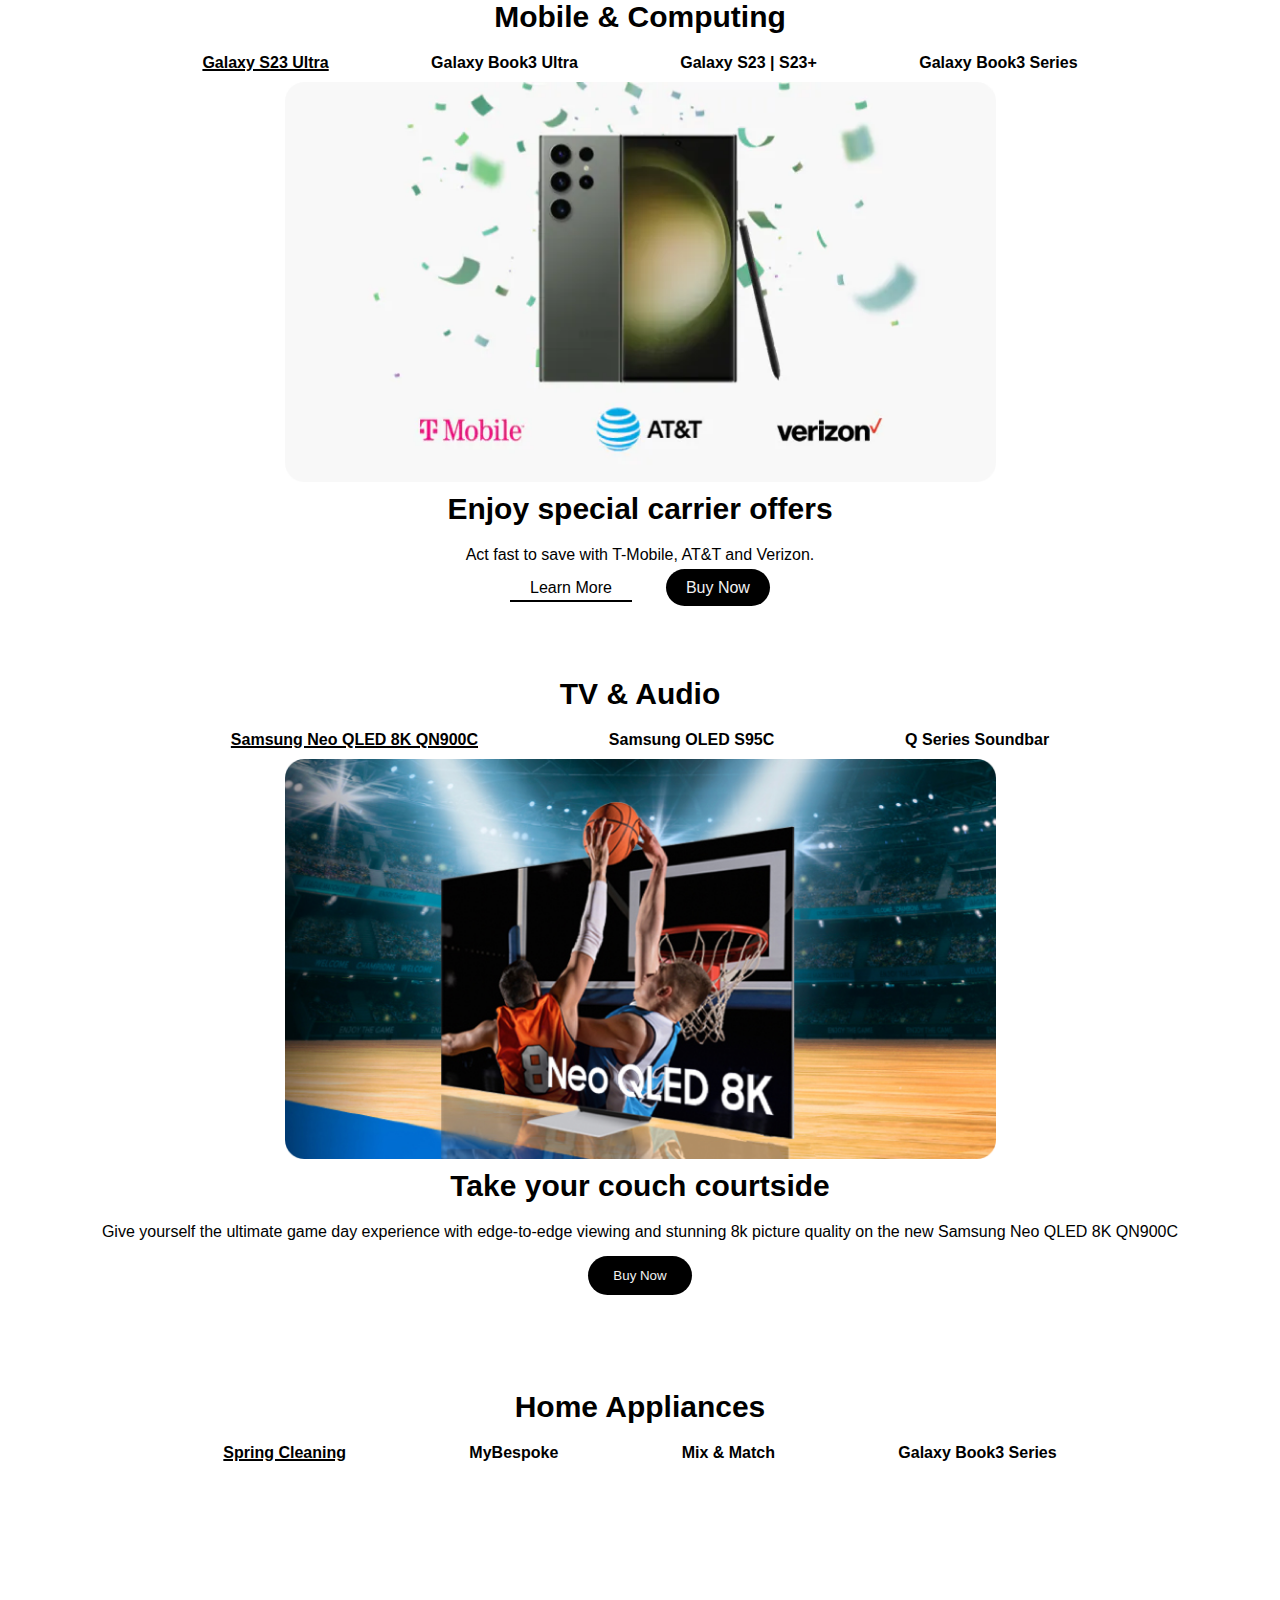
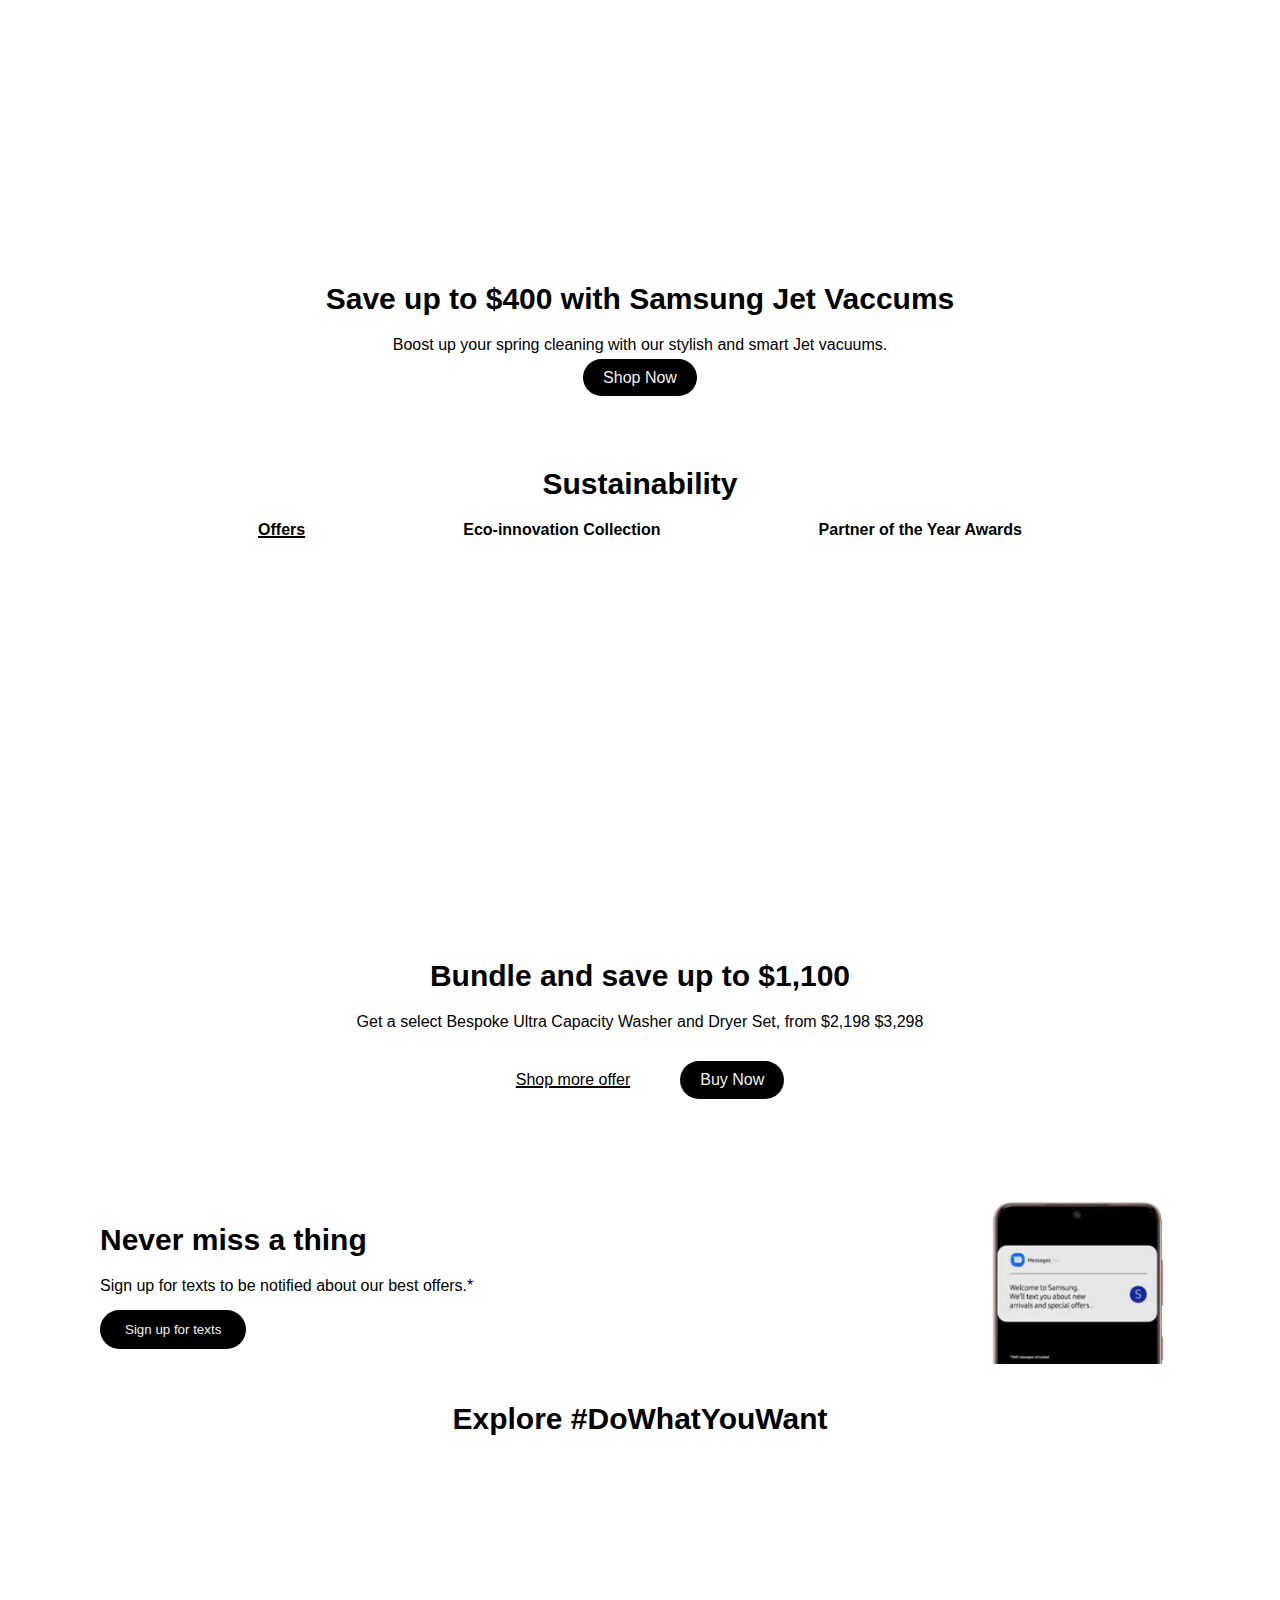
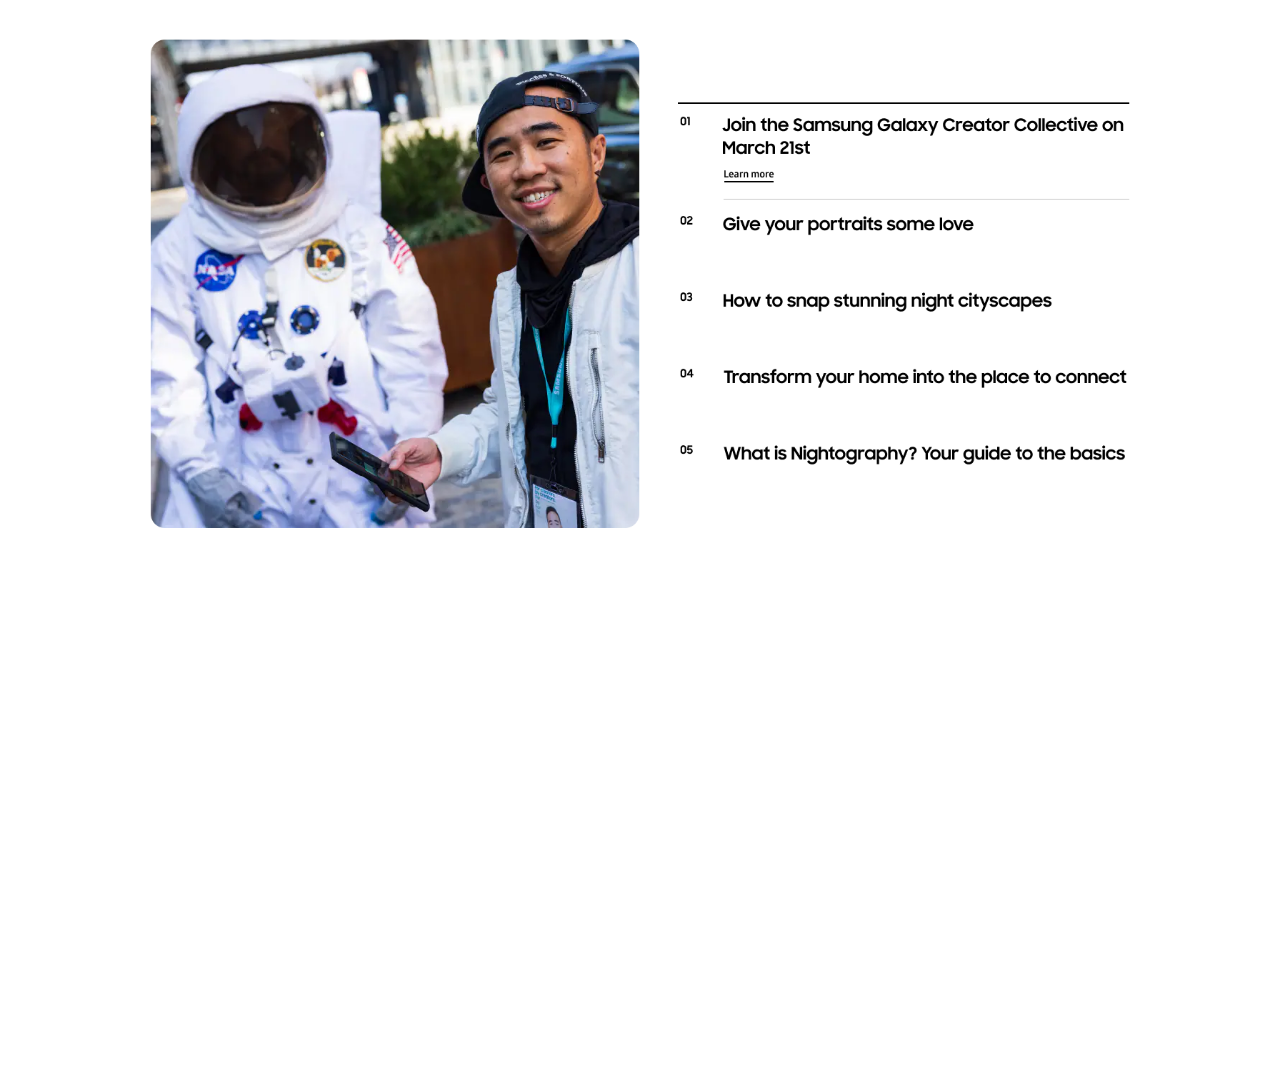
==== commit d1ed9602: "new changes" ====
--- a/index.html
+++ b/index.html
@@ -315,6 +315,12 @@
         <h2 class="title-big font-samsung-sharp">Explore #DoWhatYouWant</h2>
     </section>
 
+<!-- creator collective -->
+    <section class="creator-collective">
+        <div class = "creator-collectve-image bg-cover"></div>
+    
+    </section>
+
     <!-- Link for the js scripts -->
     <script src="./js/app.js"></script>
 </body>
--- a/css/styles.css
+++ b/css/styles.css
@@ -296,3 +296,14 @@
     margin-top: 8px;
     text-align: center;
 }
+/*collector creative*/
+.creator-collective{
+    padding: 40px 100px;
+}
+.creator-collectve-image{
+    aspect-ratio: 1/1;
+    background-image: url("../assets/backgrounds/creator-collective.png");
+    background-size: contain;
+    margin: 10px auto;
+}
+
--- a/css/screens.css
+++ b/css/screens.css
@@ -19,7 +19,7 @@
 
 /* Stylesheet for larger screens */
 @media screen and (min-width: 1600px) {
-    nav, .hero, .products-section, .mobile-computing, .tv-and-audio, .sustainability, .home-appliances, .never-miss-a-thing {
+    nav, .hero, .products-section, .mobile-computing, .tv-and-audio, .sustainability, .home-appliances, .never-miss-a-thing, .creator-collective {
         max-width: 1440px;
         margin: 0 auto;
     }
--- a/css/mobile.css
+++ b/css/mobile.css
@@ -39,10 +39,10 @@
     }
 
     /* Mobile & Computing, TV and Audio, Home APPliance Section sustainability */
-    .mobile-computing, .tv-and-audio, .home-appliances, .sustainability{
+    .mobile-computing, .tv-and-audio, .home-appliances, .sustainability, .creator-collective{
         padding: 40px;
     }
-    .mobile-image, .tv-and-audio-image, .home-appliances-image, .sustainability-image {
+    .mobile-image, .tv-and-audio-image, .home-appliances-image, .sustainability-image, .creator-collectve-image{
         width: 100%;
         height:200px;
         background-size: cover;
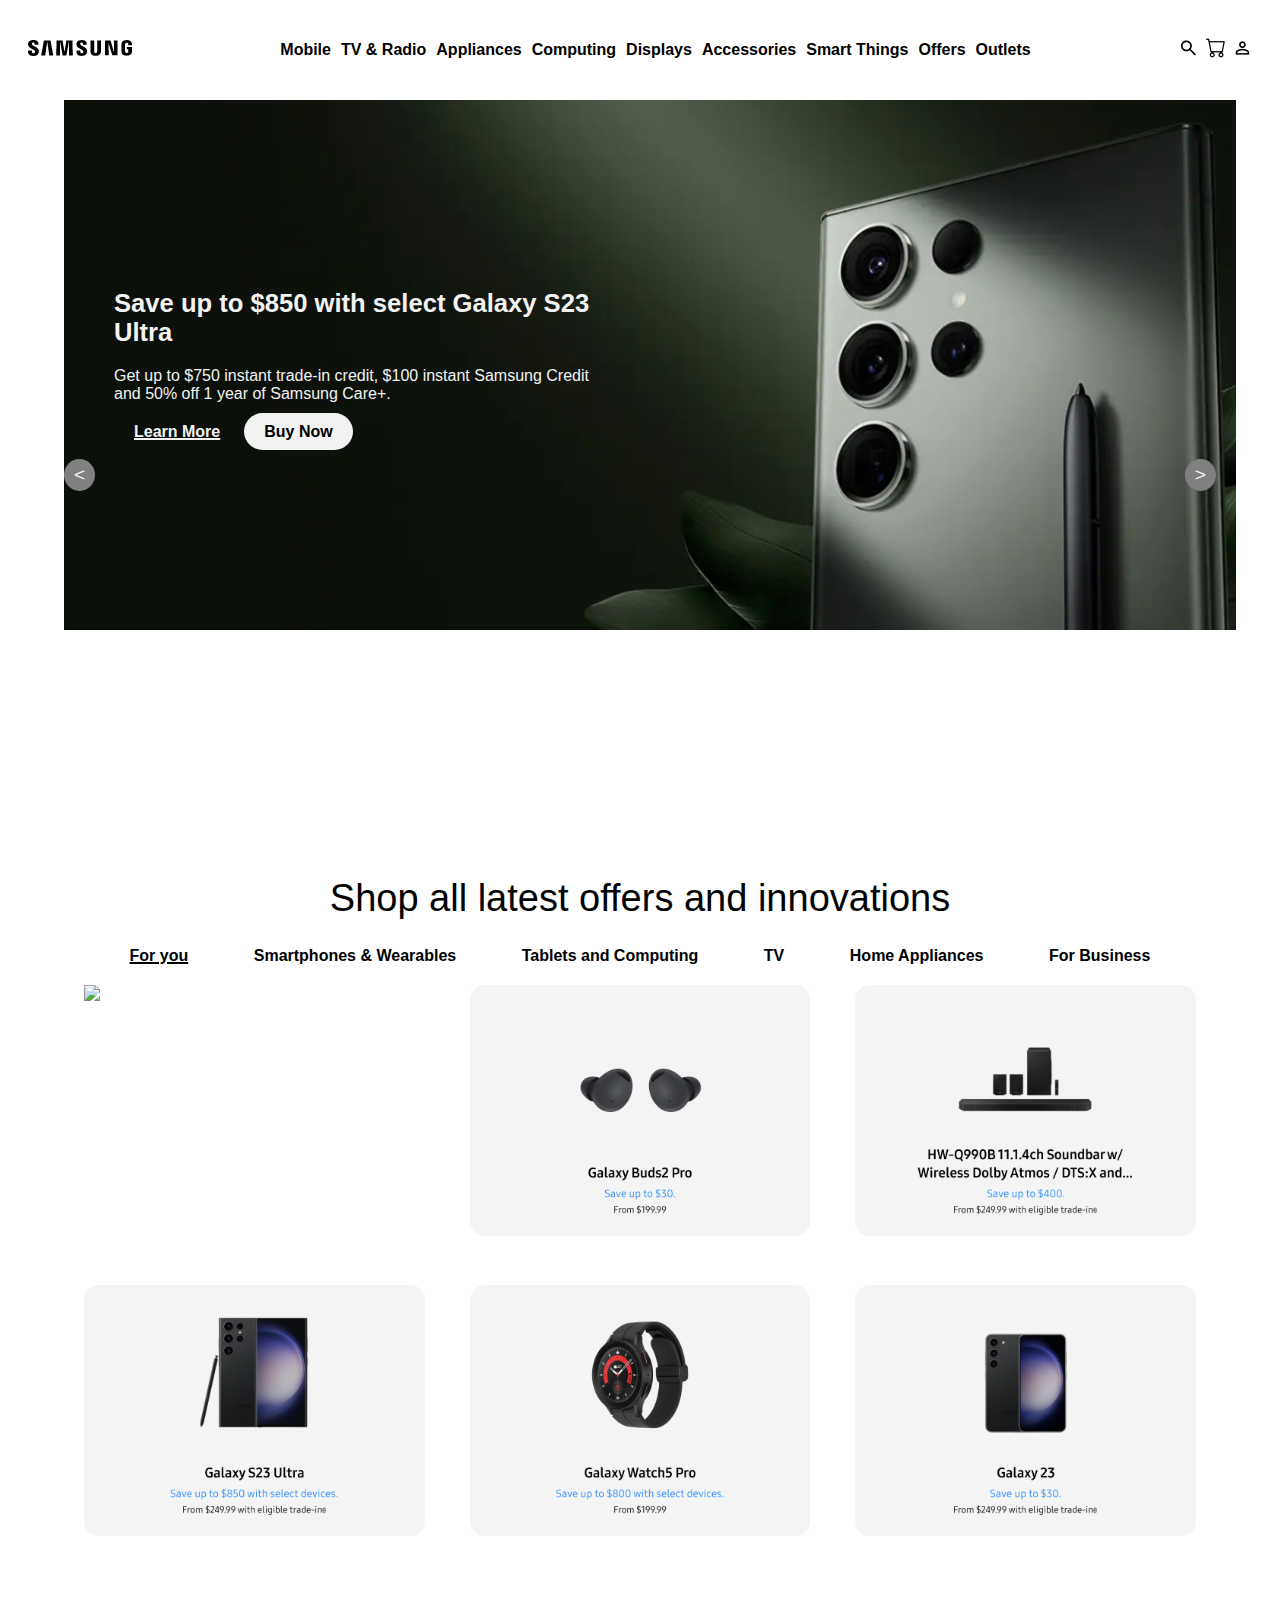
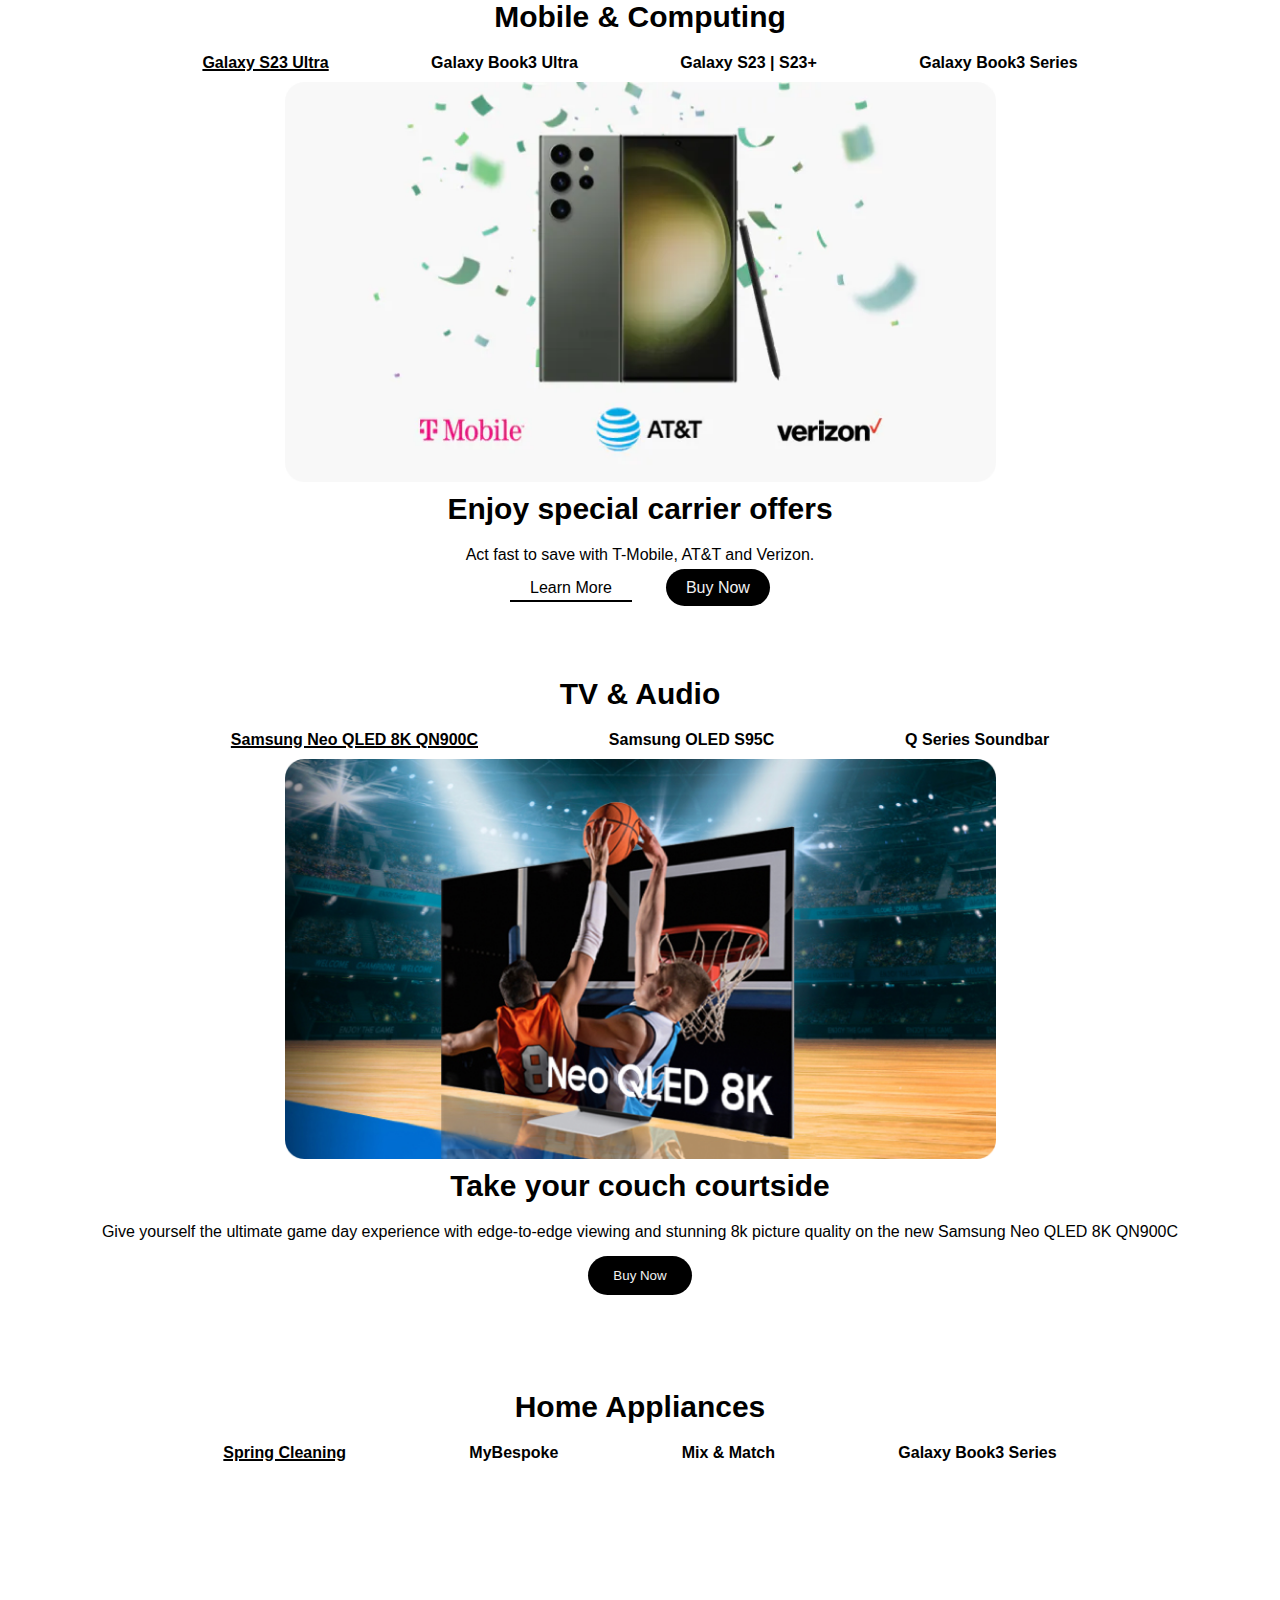
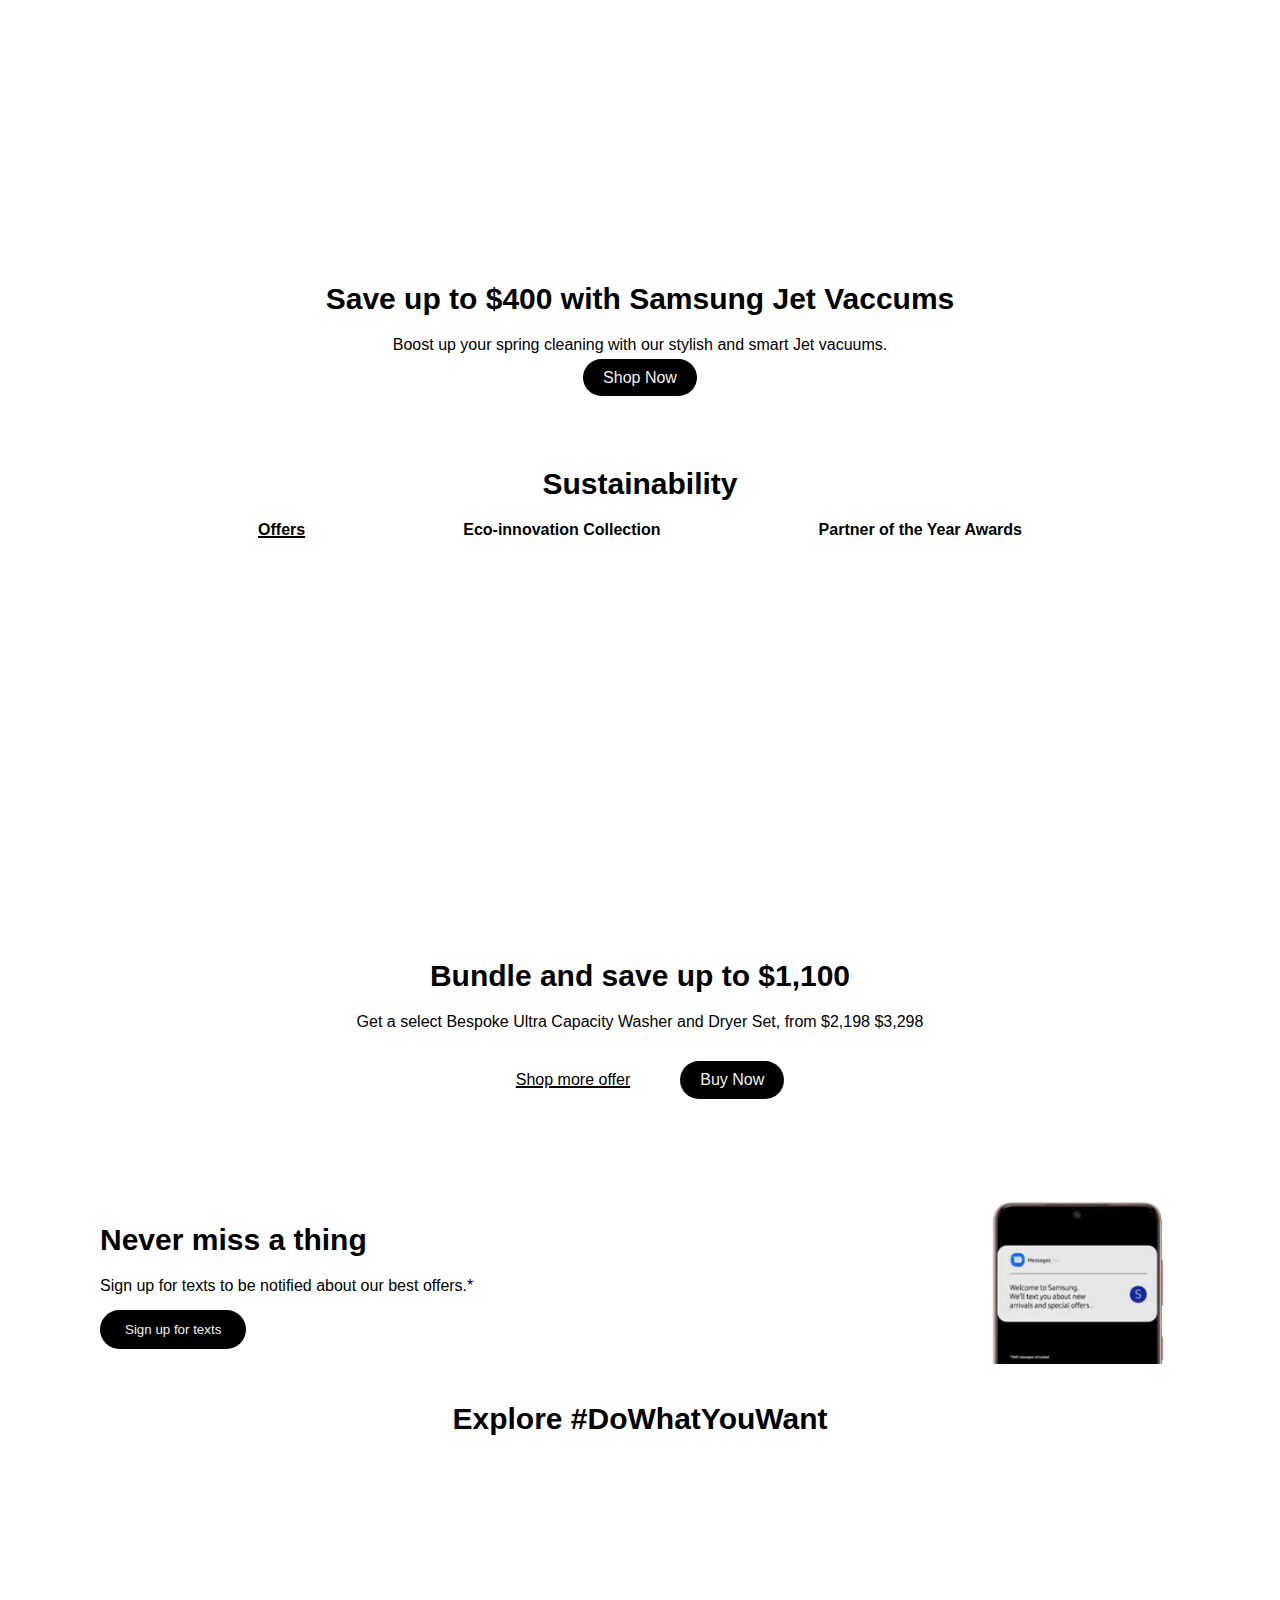
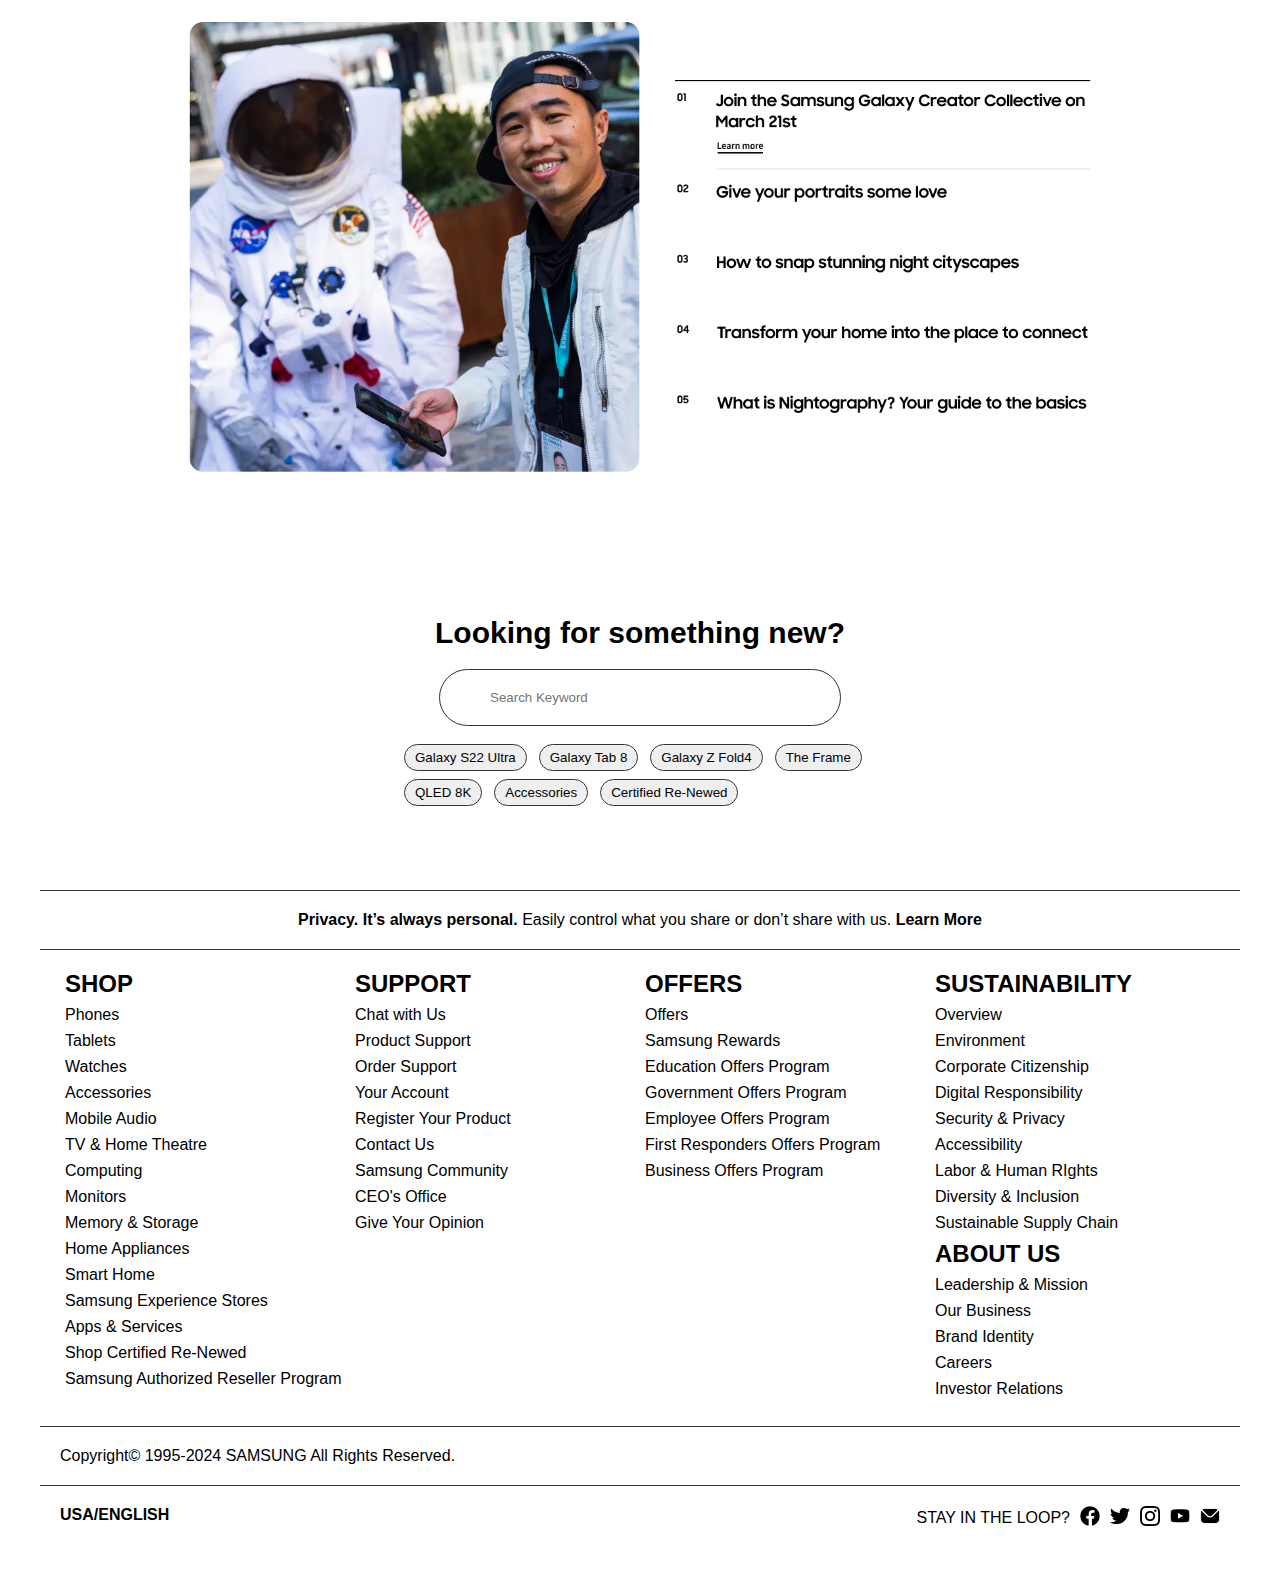
==== commit 1d9e77b0: "All Sections Completed" ====
--- a/index.html
+++ b/index.html
@@ -181,35 +181,36 @@
 
     <!-- PRODUCTS SECTION -->
     <section class="products-section ">
-        <p id="products-section-tittle" class= "font-samsung-sans font-sizing"> Shop all latest offers and innovations</p>
+        <p id="products-section-tittle" class="font-samsung-sans font-sizing"> Shop all latest offers and innovations
+        </p>
         <ul class="flex flex-row space-evenly">
             <li class="font-samsung-sans underlined "><b>For you</b></li>
             <li class="font-samsung-sans "><b>Smartphones & Wearables</b></li>
             <li class="font-samsung-sans "><b>Tablets and Computing</b></li>
             <li class="font-samsung-sans "><b>TV</b></li>
             <li class="font-samsung-sans "><b>Home Appliances</b></li>
-            <li class="font-samsung-sans "><b>For Business</b></li>   
+            <li class="font-samsung-sans "><b>For Business</b></li>
         </ul>
         <div class=" container ">
             <div class="box ">
-                <img class="products-section-img" src="./assets/second/image1.png" > 
-            </div> 
+                <img class="products-section-img" src="./assets/second/image1.png">
+            </div>
             <div class="box">
-                <img class="products-section-img" src="./assets/second/image2.jpg" > 
+                <img class="products-section-img" src="./assets/second/image2.jpg">
             </div>
             <div class=" box ">
-                <img class="products-section-img" src="./assets/second/image3.png" > 
+                <img class="products-section-img" src="./assets/second/image3.png">
             </div>
             <div class="box ">
-               <img class="products-section-img"src="./assets/second/image4.png" >    
+                <img class="products-section-img" src="./assets/second/image4.png">
             </div>
             <div class="box ">
-              <img class="products-section-img"src="./assets/second/image5.png" >  
+                <img class="products-section-img" src="./assets/second/image5.png">
             </div>
             <div class="box ">
-               <img class="products-section-img" src="./assets/second/image6.png" >    
-            </div> 
-        </div> 
+                <img class="products-section-img" src="./assets/second/image6.png">
+            </div>
+        </div>
     </section>
 
     <!-- Mobile & Computing Section -->
@@ -238,23 +239,24 @@
     <section class="tv-and-audio">
         <div class="justify-center">
             <h2 class="title-big font-samsung-sharp ">TV & Audio</h>
-         </div>
-        
+        </div>
+
         <div>
             <ul class="flex flex-row space-evenly">
                 <li class="title-small font-samsung-sans underlined"><b>Samsung Neo QLED 8K QN900C</b></li>
-                <li class="title-small font-samsung-sans" ><b>Samsung OLED S95C</b></li>
-                <li class="title-small font-samsung-sans" ><b>Q Series Soundbar</b></li>
+                <li class="title-small font-samsung-sans"><b>Samsung OLED S95C</b></li>
+                <li class="title-small font-samsung-sans"><b>Q Series Soundbar</b></li>
             </ul>
-            
+
             <div class="tv-and-audio-image bg-cover"></div>
 
             <p class="text-align title-big font-samsung-sharp">Take your couch courtside</p>
-            <p class="text-align font-samsung-sans">Give yourself the ultimate game day experience with edge-to-edge viewing and stunning 8k picture quality on the new Samsung Neo QLED 8K QN900C</p>
-            <div class="justify-center" >
-            <button class="buy-button font-samsung-sans">Buy Now</button>
-            </div>
-                            
+            <p class="text-align font-samsung-sans">Give yourself the ultimate game day experience with edge-to-edge
+                viewing and stunning 8k picture quality on the new Samsung Neo QLED 8K QN900C</p>
+            <div class="justify-center">
+                <button class="buy-button font-samsung-sans">Buy Now</button>
+            </div>
+
         </div>
     </section>
 
@@ -284,18 +286,19 @@
         <div class="justify-center">
             <h2 class="title-big font-samsung-sharp ">Sustainability</h>
         </div>
-         <ul class="flex flex-row space-evenly">
-                <li class="title-small font-samsung-sans underlined"><b>Offers</b></li>
-                <li class="title-small font-samsung-sans" ><b>Eco-innovation Collection</b></li>
-                <li class="title-small font-samsung-sans" ><b>Partner of the Year Awards</b></li>
+        <ul class="flex flex-row space-evenly">
+            <li class="title-small font-samsung-sans underlined"><b>Offers</b></li>
+            <li class="title-small font-samsung-sans"><b>Eco-innovation Collection</b></li>
+            <li class="title-small font-samsung-sans"><b>Partner of the Year Awards</b></li>
         </ul>
         <div class="sustainability-image bg-cover"></div>
-         <p class="text-align title-big font-samsung-sharp">Bundle and save up to $1,100</p>
-            <p class="text-align font-samsung-sans">Get a select Bespoke Ultra Capacity Washer and Dryer Set, from $2,198 $3,298</p>
-            <div class="mobile-buttons justify-center ">
-                <a class="font-samsung-sans learn-more-btn underlined" href="/index.html">Shop more offer</a>
-                <a class="font-samsung-sans buy-btn" href="/index.html">Buy Now</a>
-            </div>
+        <p class="text-align title-big font-samsung-sharp">Bundle and save up to $1,100</p>
+        <p class="text-align font-samsung-sans">Get a select Bespoke Ultra Capacity Washer and Dryer Set, from $2,198
+            $3,298</p>
+        <div class="mobile-buttons justify-center ">
+            <a class="font-samsung-sans learn-more-btn underlined" href="/index.html">Shop more offer</a>
+            <a class="font-samsung-sans buy-btn" href="/index.html">Buy Now</a>
+        </div>
     </section>
 
     <!-- Never miss a thing section -->
@@ -315,11 +318,129 @@
         <h2 class="title-big font-samsung-sharp">Explore #DoWhatYouWant</h2>
     </section>
 
-<!-- creator collective -->
+    <!-- creator collective -->
     <section class="creator-collective">
-        <div class = "creator-collectve-image bg-cover"></div>
-    
-    </section>
+        <div class="creator-collective-image bg-cover"></div>
+    </section>
+
+    <!-- Something New Section -->
+    <section class="something-new">
+        <h2 class="title-big font-samsung-sharp">Looking for something new?</h2>
+        <input type="text" class="font-samsung-sans" placeholder="Search Keyword">
+        <div class="keywords">
+            <button>Galaxy S22 Ultra</button>
+            <button>Galaxy Tab 8</button>
+            <button>Galaxy Z Fold4</button>
+            <button>The Frame</button>
+            <button>QLED 8K</button>
+            <button>Accessories</button>
+            <button>Certified Re-Newed</button>
+        </div>
+    </section>
+
+    <!-- Footer Section -->
+    <footer>
+        <div class="footer-main">
+            <p class="font-samsung-sans">
+                <b>Privacy. It’s always personal.</b> Easily control what you share or don’t share with us. <b>Learn More</b>
+            </p>
+        </div>
+        <div class="footer-main flex flex-row font-samsung-sans details">
+            <article>
+                <h2><b>SHOP</b></h2>
+                <ul>
+                    <li>Phones</li>
+                    <li>Tablets</li>
+                    <li>Watches</li>
+                    <li>Accessories</li>
+                    <li>Mobile Audio</li>
+                    <li>TV & Home Theatre</li>
+                    <li>Computing</li>
+                    <li>Monitors</li>
+                    <li>Memory & Storage</li>
+                    <li>Home Appliances</li>
+                    <li>Smart Home</li>
+                    <li>Samsung Experience Stores</li>
+                    <li>Apps & Services</li>
+                    <li>Shop Certified Re-Newed</li>
+                    <li>Samsung Authorized Reseller Program</li>
+                </ul>
+            </article>
+            <article class="support-article">
+                <h2><b>SUPPORT</b></h2>
+                <ul>
+                    <li>Chat with Us</li>
+                    <li>Product Support</li>
+                    <li>Order Support</li>
+                    <li>Your Account</li>
+                    <li>Register Your Product</li>
+                    <li>Contact Us</li>
+                    <li>Samsung Community</li>
+                    <li>CEO's Office</li>
+                    <li>Give Your Opinion</li>
+                </ul>
+            </article>
+            <article class="offers-article">
+                <h2><b>OFFERS</b></h2>
+                <ul>
+                    <li>Offers</li>
+                    <li>Samsung Rewards</li>
+                    <li>Education Offers Program</li>
+                    <li>Government Offers Program</li>
+                    <li>Employee Offers Program</li>
+                    <li>First Responders Offers Program</li>
+                    <li>Business Offers Program</li>
+                </ul>
+            </article>
+            <article>
+                <h2><b>SUSTAINABILITY</b></h2>
+                <ul>
+                    <li>Overview</li>
+                    <li>Environment</li>
+                    <li>Corporate Citizenship</li>
+                    <li>Digital Responsibility</li>
+                    <li>Security & Privacy</li>
+                    <li>Accessibility</li>
+                    <li>Labor & Human RIghts</li>
+                    <li>Diversity & Inclusion</li>
+                    <li>Sustainable Supply Chain</li>
+                </ul>
+                <h2><b>ABOUT US</b></h2>
+                <ul>
+                    <li>Leadership & Mission</li>
+                    <li>Our Business</li>
+                    <li>Brand Identity</li>
+                    <li>Careers</li>
+                    <li>Investor Relations</li>
+                </ul>
+            </article>
+        </div>
+        <div class="footer-main">
+            <p class="font-samsung-sans">
+                Copyright© 1995-2024 SAMSUNG All Rights Reserved.
+            </p>
+        </div>
+        <div class="footer-main flex flex-row space-between font-samsung-sans">
+            <p><b>USA/ENGLISH</b></p>
+
+            <ul class="flex flex-row policies">
+                <li>Privacy</li>
+                <li>Do Not Sell or Share My Personal Information</li>
+                <li>Legal</li>
+                <li>Accessibility Help</li>
+                <li>Site Map</li>
+            </ul>
+
+            <ul class="flex flex-row">
+                <li class="details">STAY IN THE LOOP?</li>
+                <li><img src="./assets/icons/facebook.png" alt=""></li>
+                <li><img src="./assets/icons/twitter.png" alt=""></li>
+                <li><img src="./assets/icons/instagram.png" alt=""></li>
+                <li><img src="./assets/icons/youtube.png" alt=""></li>
+                <li><img src="./assets/icons/mail.png" alt=""></li>
+            </ul>
+        </div>
+    </footer>
 
     <!-- Link for the js scripts -->
     <script src="./js/app.js"></script>
--- a/css/styles.css
+++ b/css/styles.css
@@ -296,14 +296,72 @@
     margin-top: 8px;
     text-align: center;
 }
-/*collector creative*/
-.creator-collective{
-    padding: 40px 100px;
-}
-.creator-collectve-image{
-    aspect-ratio: 1/1;
+
+/* Collector Creative */
+.creator-collective {
+    padding: 0px 100px;
+}
+.creator-collective-image {
+    margin: 0 auto;
+    width: 1000px;
+    height: 600px;
     background-image: url("../assets/backgrounds/creator-collective.png");
     background-size: contain;
-    margin: 10px auto;
-}
-
+}
+
+/* Something New Styles */
+.something-new {
+    padding: 40px 100px;
+}
+.something-new h2 {
+    text-align: center;
+}
+.something-new input {
+    margin: 15px auto;
+    padding: 20px 50px;
+    border-radius: 50px;
+    width: 300px;
+    display: block;
+    outline: 1px solid #333;
+}
+.something-new .keywords {
+    width: 480px;
+    margin: 0 auto;
+}
+.something-new .keywords button {
+    outline: 1px solid #333;
+    padding: 5px 10px;
+    margin: 5px;
+    border-radius: 50px;
+}
+
+/* Footer Styles */
+footer {
+    padding: 40px 100px;
+}
+.footer-main {
+    padding: 20px;
+    border-top: 1px solid #333;
+    align-items: flex-start;
+}
+.footer-main:first-child p {
+    text-align: center;
+}
+.footer-main article {
+    width: 25%;
+    padding-left: 5px;
+    height: 100%;
+}
+.footer-main hr {
+    border: 1px solid #333;
+}
+.footer-main article li {
+    margin: 8px 0;
+}
+.footer-main li {
+    margin-left: 10px;
+}
+.footer-main img {
+    width: 20px;
+    height: 20px;
+}
--- a/css/screens.css
+++ b/css/screens.css
@@ -4,7 +4,7 @@
     nav, .hero {
         padding: 0 20px;
     }
-    nav ul:nth-child(3) {
+    nav ul:nth-child(3), .policies {
         display: none;
     }
     /* HERO STYLES */
@@ -15,11 +15,19 @@
         width: calc(100%);
         padding: 0 50px;
     }
+    .creator-collective, footer {
+        padding: 40px;
+    }
+    .creator-collective-image {
+        width: 90dvw;
+        background-size: contain;
+    }
 }
+
 
 /* Stylesheet for larger screens */
 @media screen and (min-width: 1600px) {
-    nav, .hero, .products-section, .mobile-computing, .tv-and-audio, .sustainability, .home-appliances, .never-miss-a-thing, .creator-collective {
+    nav, .hero, .products-section, .mobile-computing, .tv-and-audio, .sustainability, .home-appliances, .never-miss-a-thing, .creator-collective, .something-new, footer {
         max-width: 1440px;
         margin: 0 auto;
     }
--- a/css/tablet.css
+++ b/css/tablet.css
@@ -70,7 +70,18 @@
     }
 
     /* Mobile & Computing Section  */
-    .mobile-computing, .home-appliances, .never-miss-a-thing {
+    .mobile-computing, .home-appliances, .never-miss-a-thing, .creator-collective {
         padding: 40px;
     }
+    .creator-collective-image {
+        width: 90dvw;
+        height: 400px;
+        background-size: contain;
+    }
+    footer {
+        padding: 40px 20px;
+    }
+    footer .policies {
+        display: none;
+    }
 }--- a/css/mobile.css
+++ b/css/mobile.css
@@ -39,13 +39,33 @@
     }
 
     /* Mobile & Computing, TV and Audio, Home APPliance Section sustainability */
-    .mobile-computing, .tv-and-audio, .home-appliances, .sustainability, .creator-collective{
+    .mobile-computing, .tv-and-audio, .home-appliances, .sustainability {
         padding: 40px;
     }
-    .mobile-image, .tv-and-audio-image, .home-appliances-image, .sustainability-image, .creator-collectve-image{
+    .mobile-image, .tv-and-audio-image, .home-appliances-image, .sustainability-image {
         width: 100%;
         height:200px;
         background-size: cover;
+    }
+    .creator-collective {
+        display: none;
+    }
+    .something-new {
+        padding: 20px;
+    }
+    .something-new input {
+        padding: 10px 15px;
+    }
+    .something-new .keywords {
+        width: 100%;
+    }
+
+    /* footer styles */
+    footer p {
+        text-align: left;
+    }
+    footer .details {
+        display: none;
     }
 }
 
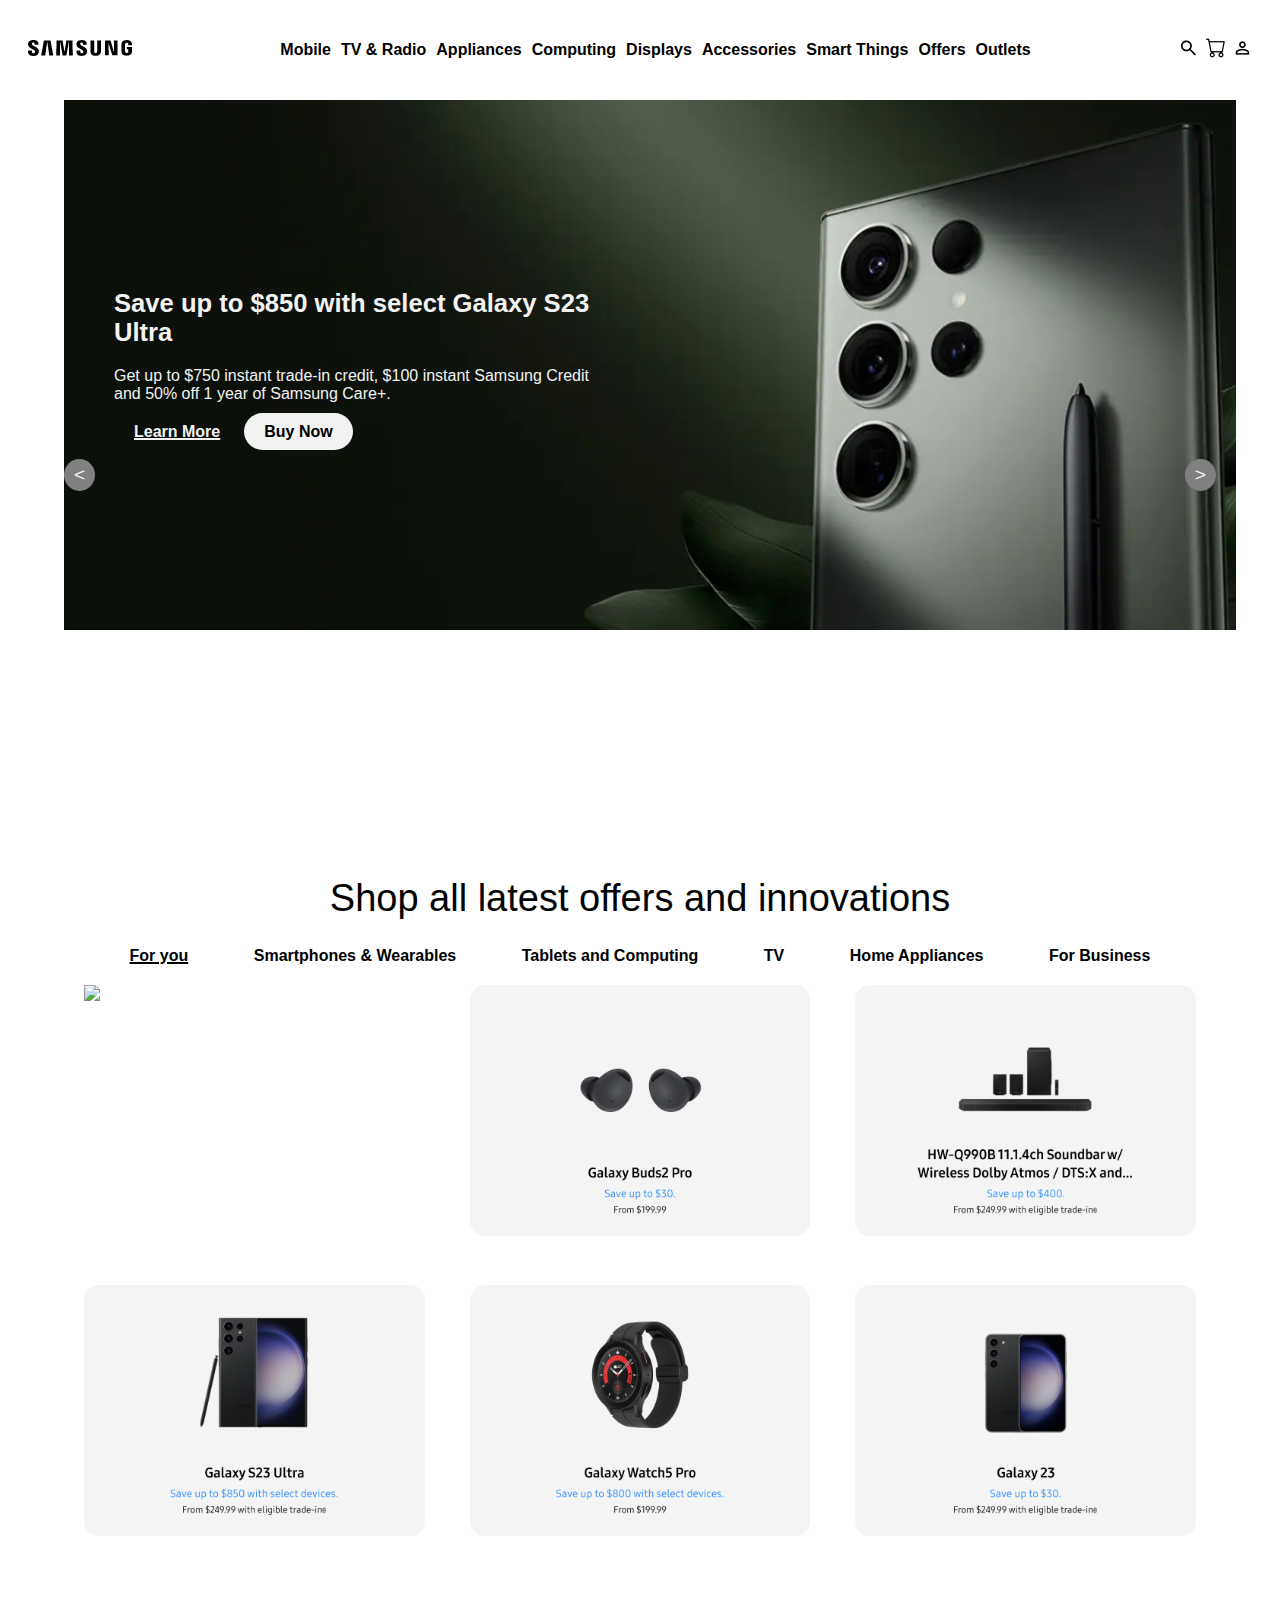
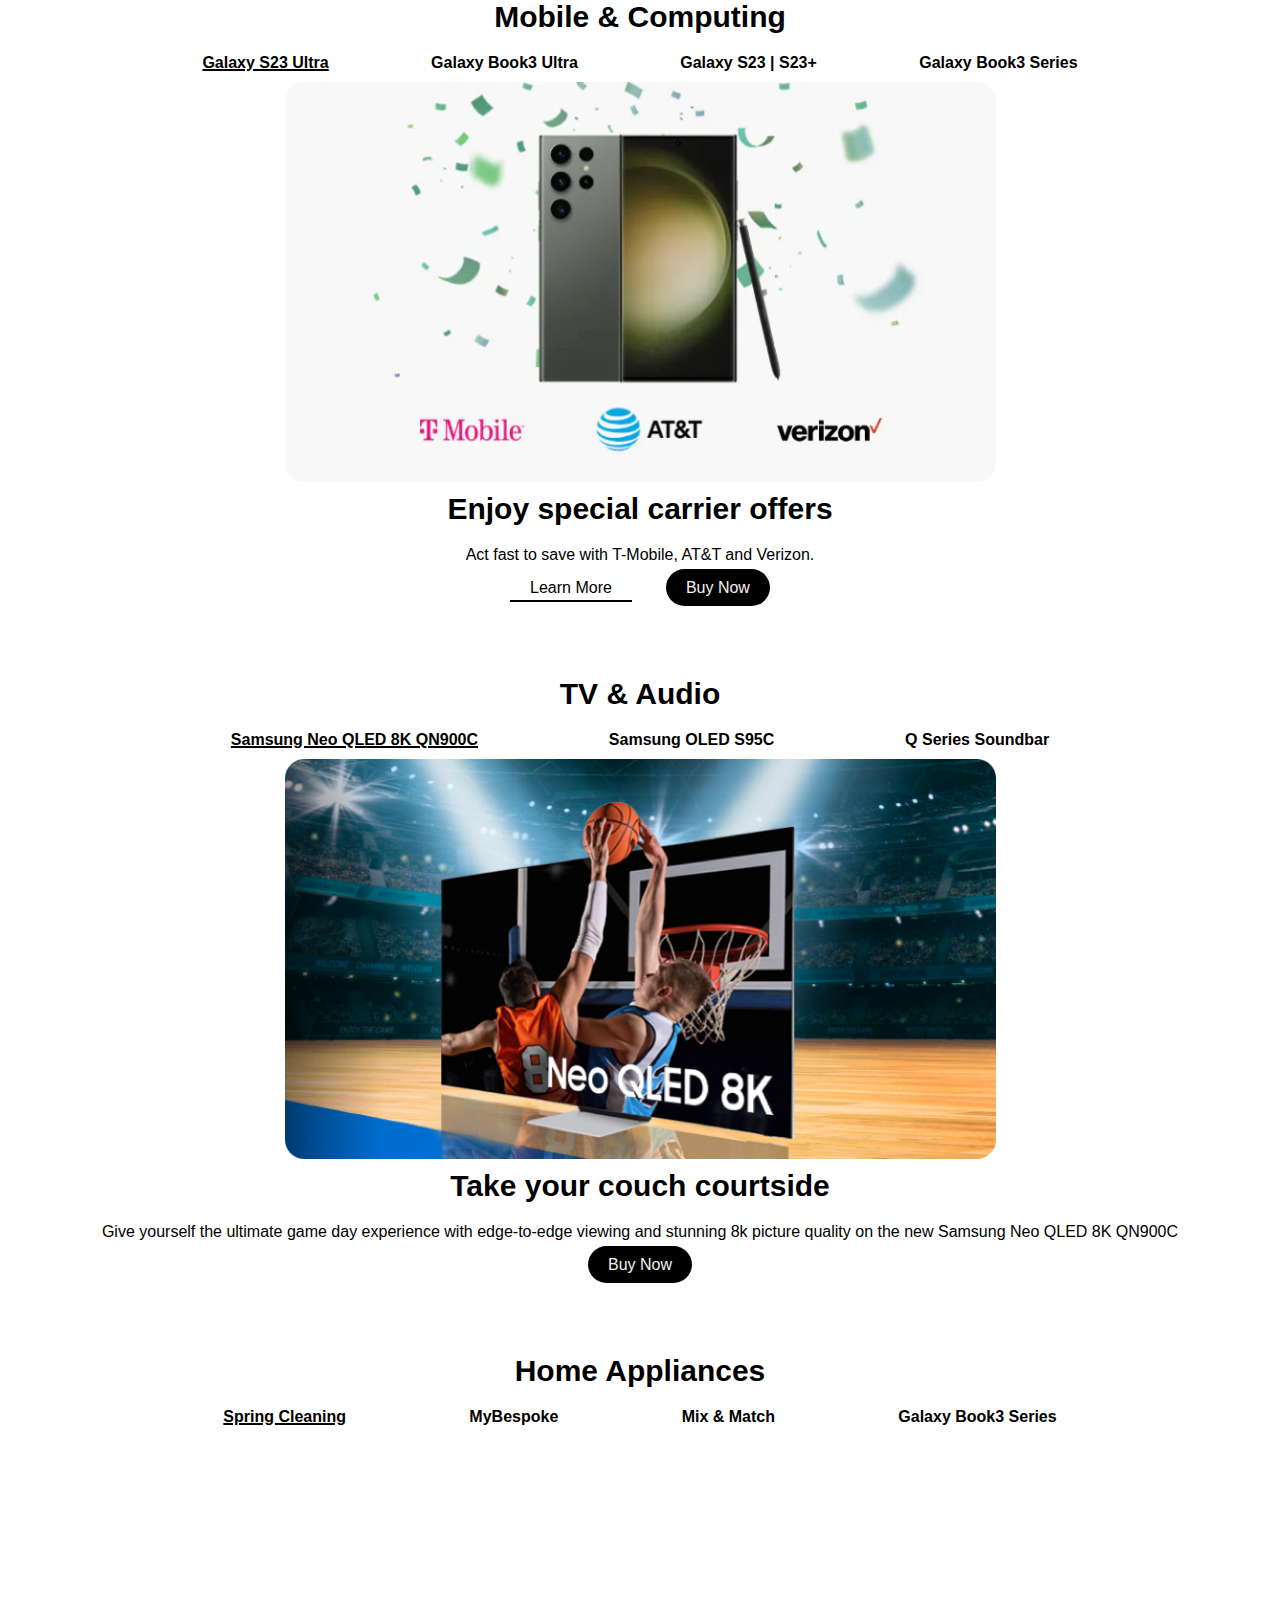
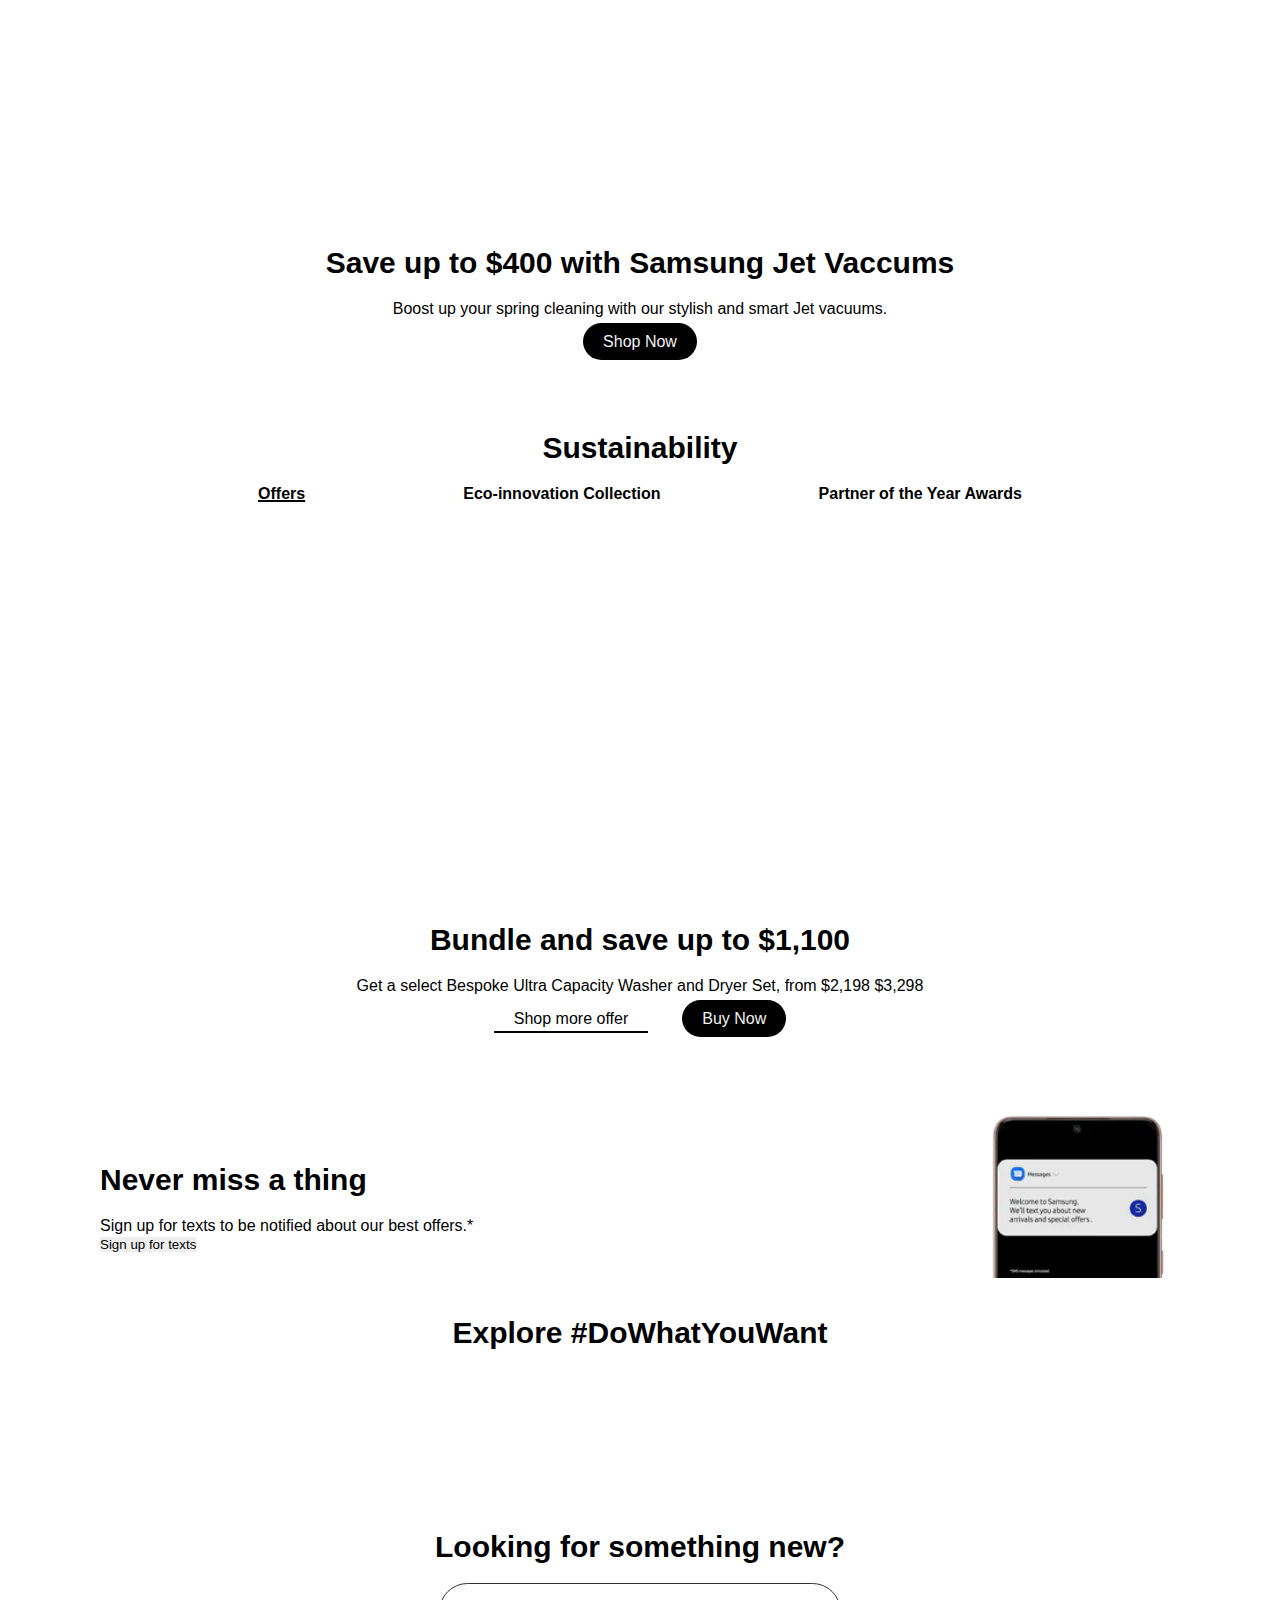
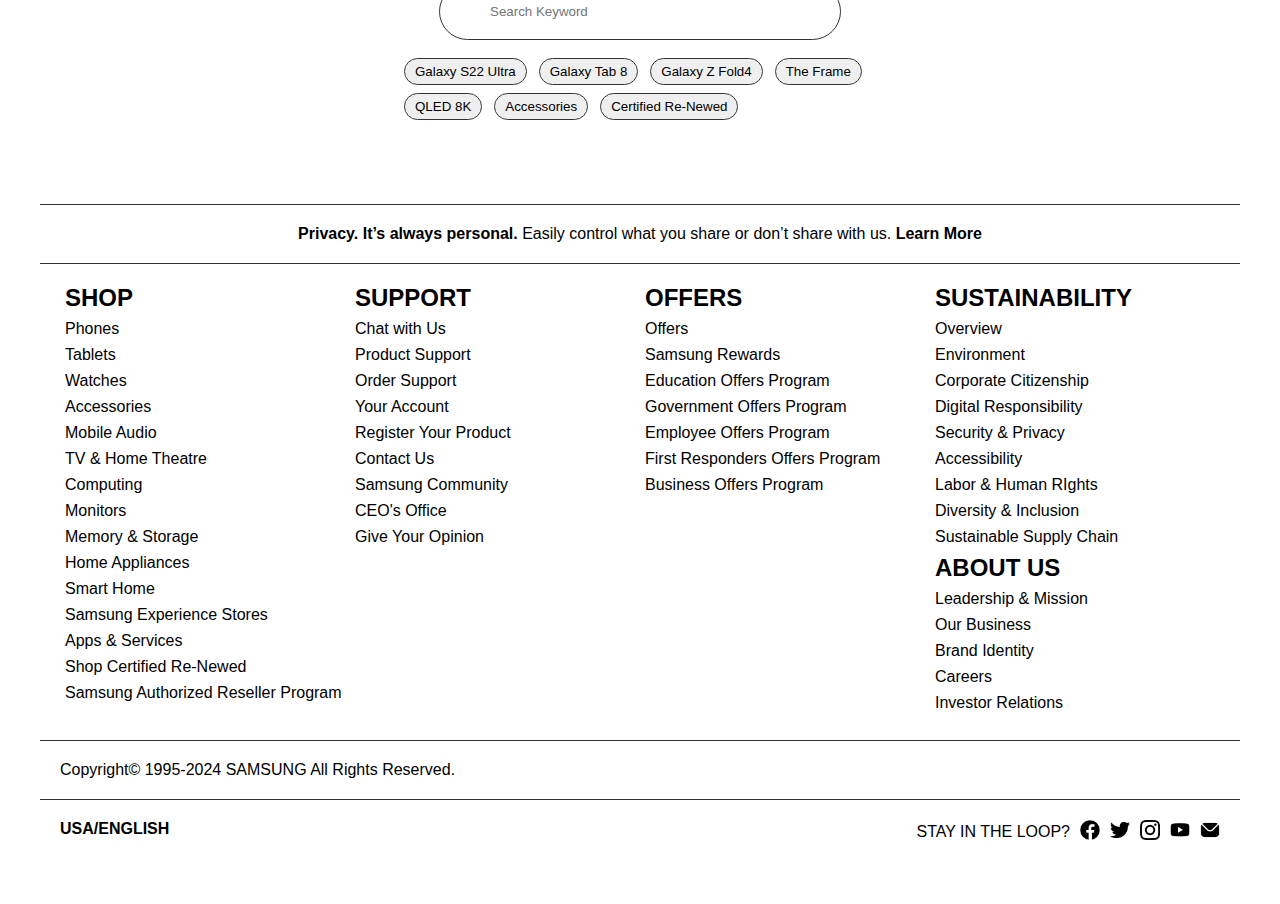
==== commit 816b8932: "new changes" ====
--- a/index.html
+++ b/index.html
@@ -222,7 +222,7 @@
             <h4 class="title-small font-samsung-sans"><b>Galaxy S23 | S23+</b></h4>
             <h4 class="title-small font-samsung-sans"><b>Galaxy Book3 Series</b></h4>
         </div>
-        <div class="mobile-image bg-cover"></div>
+        <div class="mobile-image bg-cover bg-images"></div>
         <div>
             <h2 class="title-big font-samsung-sharp"><b>Enjoy special carrier offers</b></h2>
             <p class="font-samsung-sans">
@@ -237,27 +237,22 @@
 
     <!-- TV & Audio -->
     <section class="tv-and-audio">
-        <div class="justify-center">
-            <h2 class="title-big font-samsung-sharp ">TV & Audio</h>
-        </div>
-
-        <div>
+        
+            <h2 class="title-big font-samsung-sharp ">TV & Audio<br></h2>
             <ul class="flex flex-row space-evenly">
                 <li class="title-small font-samsung-sans underlined"><b>Samsung Neo QLED 8K QN900C</b></li>
                 <li class="title-small font-samsung-sans"><b>Samsung OLED S95C</b></li>
                 <li class="title-small font-samsung-sans"><b>Q Series Soundbar</b></li>
             </ul>
 
-            <div class="tv-and-audio-image bg-cover"></div>
+            <div class="tv-and-audio-image bg-cover bg-images"></div>
 
             <p class="text-align title-big font-samsung-sharp">Take your couch courtside</p>
-            <p class="text-align font-samsung-sans">Give yourself the ultimate game day experience with edge-to-edge
+            <p class=" font-samsung-sans">Give yourself the ultimate game day experience with edge-to-edge
                 viewing and stunning 8k picture quality on the new Samsung Neo QLED 8K QN900C</p>
-            <div class="justify-center">
-                <button class="buy-button font-samsung-sans">Buy Now</button>
-            </div>
-
-        </div>
+            <div class="mobile-buttons">
+                <a class="buy-btn font-samsung-sans">Buy Now</a>
+            </div>
     </section>
 
     <!-- HOME APLLIANCES -->
@@ -269,7 +264,7 @@
             <h4 class="title-small font-samsung-sans"><b>Mix & Match</b></h4>
             <h4 class="title-small font-samsung-sans"><b>Galaxy Book3 Series</b></h4>
         </div>
-        <div class="home-appliances-image bg-cover"></div>
+        <div class="home-appliances-image bg-cover bg-images"></div>
         <div>
             <h2 class="title-big font-samsung-sharp"><b>Save up to $400 with Samsung Jet Vaccums</b></h2>
             <p class="font-samsung-sans">
@@ -283,20 +278,18 @@
 
     <!-- Sustainability -->
     <section class="sustainability">
-        <div class="justify-center">
-            <h2 class="title-big font-samsung-sharp ">Sustainability</h>
-        </div>
-        <ul class="flex flex-row space-evenly">
+            <h2 class="title-big font-samsung-sharp ">Sustainability</h2>
+               <ul class="flex flex-row space-evenly">
             <li class="title-small font-samsung-sans underlined"><b>Offers</b></li>
             <li class="title-small font-samsung-sans"><b>Eco-innovation Collection</b></li>
             <li class="title-small font-samsung-sans"><b>Partner of the Year Awards</b></li>
         </ul>
-        <div class="sustainability-image bg-cover"></div>
+        <div class="sustainability-image bg-cover bg-images"></div>
         <p class="text-align title-big font-samsung-sharp">Bundle and save up to $1,100</p>
         <p class="text-align font-samsung-sans">Get a select Bespoke Ultra Capacity Washer and Dryer Set, from $2,198
             $3,298</p>
-        <div class="mobile-buttons justify-center ">
-            <a class="font-samsung-sans learn-more-btn underlined" href="/index.html">Shop more offer</a>
+        <div class="mobile-buttons">
+            <a class="font-samsung-sans learn-more-btn " href="/index.html">Shop more offer</a>
             <a class="font-samsung-sans buy-btn" href="/index.html">Buy Now</a>
         </div>
     </section>
--- a/css/styles.css
+++ b/css/styles.css
@@ -27,10 +27,7 @@
     display: flex;
     align-items: center;
 }
-.justify-center{
-    display: flex;
-    justify-content: center;
-}
+
 .flex-row {
     flex-direction: row;
 }
@@ -62,12 +59,24 @@
     background-repeat: no-repeat;
     background-size: cover;
 }
+.bg-images{
+    width: 90%;
+    height: 400px;
+    margin: 10px auto;
+    background-size: contain;
+}
 .mobile-buttons {
     margin-top: 15px;
 }
 .mobile-buttons a {
     margin: 15px;
     padding: 10px 20px;
+}
+ a.learn-more-btn {
+    color: #000000;
+    padding-bottom: 4px;
+    border-bottom-width: 50%;
+    border-bottom: 2px solid #000000;
 }
 
 /* NAVIGATION BAR STYLES */
@@ -211,44 +220,19 @@
     text-align: center;
 }
 .mobile-computing .mobile-image {
-    width: 90%;
-    height: 400px;
-    margin: 10px auto;
-    background-size: contain;
     background-image: url("../assets/backgrounds/mobile.png");
 }
-.mobile-computing .mobile-buttons a.learn-more-btn {
-    color: #000000;
-    padding-bottom: 4px;
-    border-bottom-width: 50%;
-    border-bottom: 2px solid #000000;
-}
+
 
 /*TV and Audio Secion*/
 .tv-and-audio{
     padding:40px 100px;
+    text-align: center;
 }
 .tv-and-audio-image {
-    width: 90%;
-    height: 400px;
     background-image: url("../assets/backgrounds/tvandaudio.png");
-    background-size: contain;
-    margin: 10px auto;
-}
-.text-align{
-    text-align: center;
-}
-.buy-button {
-    text-align: center;
-    margin-top: 15px;
-    margin: 15px;
-    padding:  25px;
-    padding-bottom: 12px;
-    padding-top: 12px;
-    background-color: #000000;
-    color: #f2f2f2;
-    border-radius: 50px;
-}
+}
+
 
 /* Home Appliance Section */
 .home-appliances {
@@ -256,27 +240,16 @@
     text-align: center;
 }
 .home-appliances-image {
-    width: 90%;
-    height: 400px;
-    margin: 10px auto;
-    background-size: contain;
     background-image: url("../assets/backgrounds/homeappliances.png");
 }  
 
 /*sustainability*/
 .sustainability {
-    padding: 40px 100px
+    padding: 40px 100px;
+    text-align: center;
 }
 .sustainability-image{
-    width: 90%;
-    height: 400px;
-    background-image: url("../assets/backgrounds/sustainability.png");
-    background-size: contain;
-    margin: 10px auto;
-    
-}
-a.learn-more-btn{
-    color: black;
+    background-image: url("../assets/backgrounds/sustainability.png");  
 }
 
 /* Never Miss a thing */
@@ -299,14 +272,10 @@
 
 /* Collector Creative */
 .creator-collective {
-    padding: 0px 100px;
+    padding: 40px 100px;
 }
 .creator-collective-image {
-    margin: 0 auto;
-    width: 1000px;
-    height: 600px;
-    background-image: url("../assets/backgrounds/creator-collective.png");
-    background-size: contain;
+    background-image: url("../assets/backgrounds/creator-collective.png");  
 }
 
 /* Something New Styles */
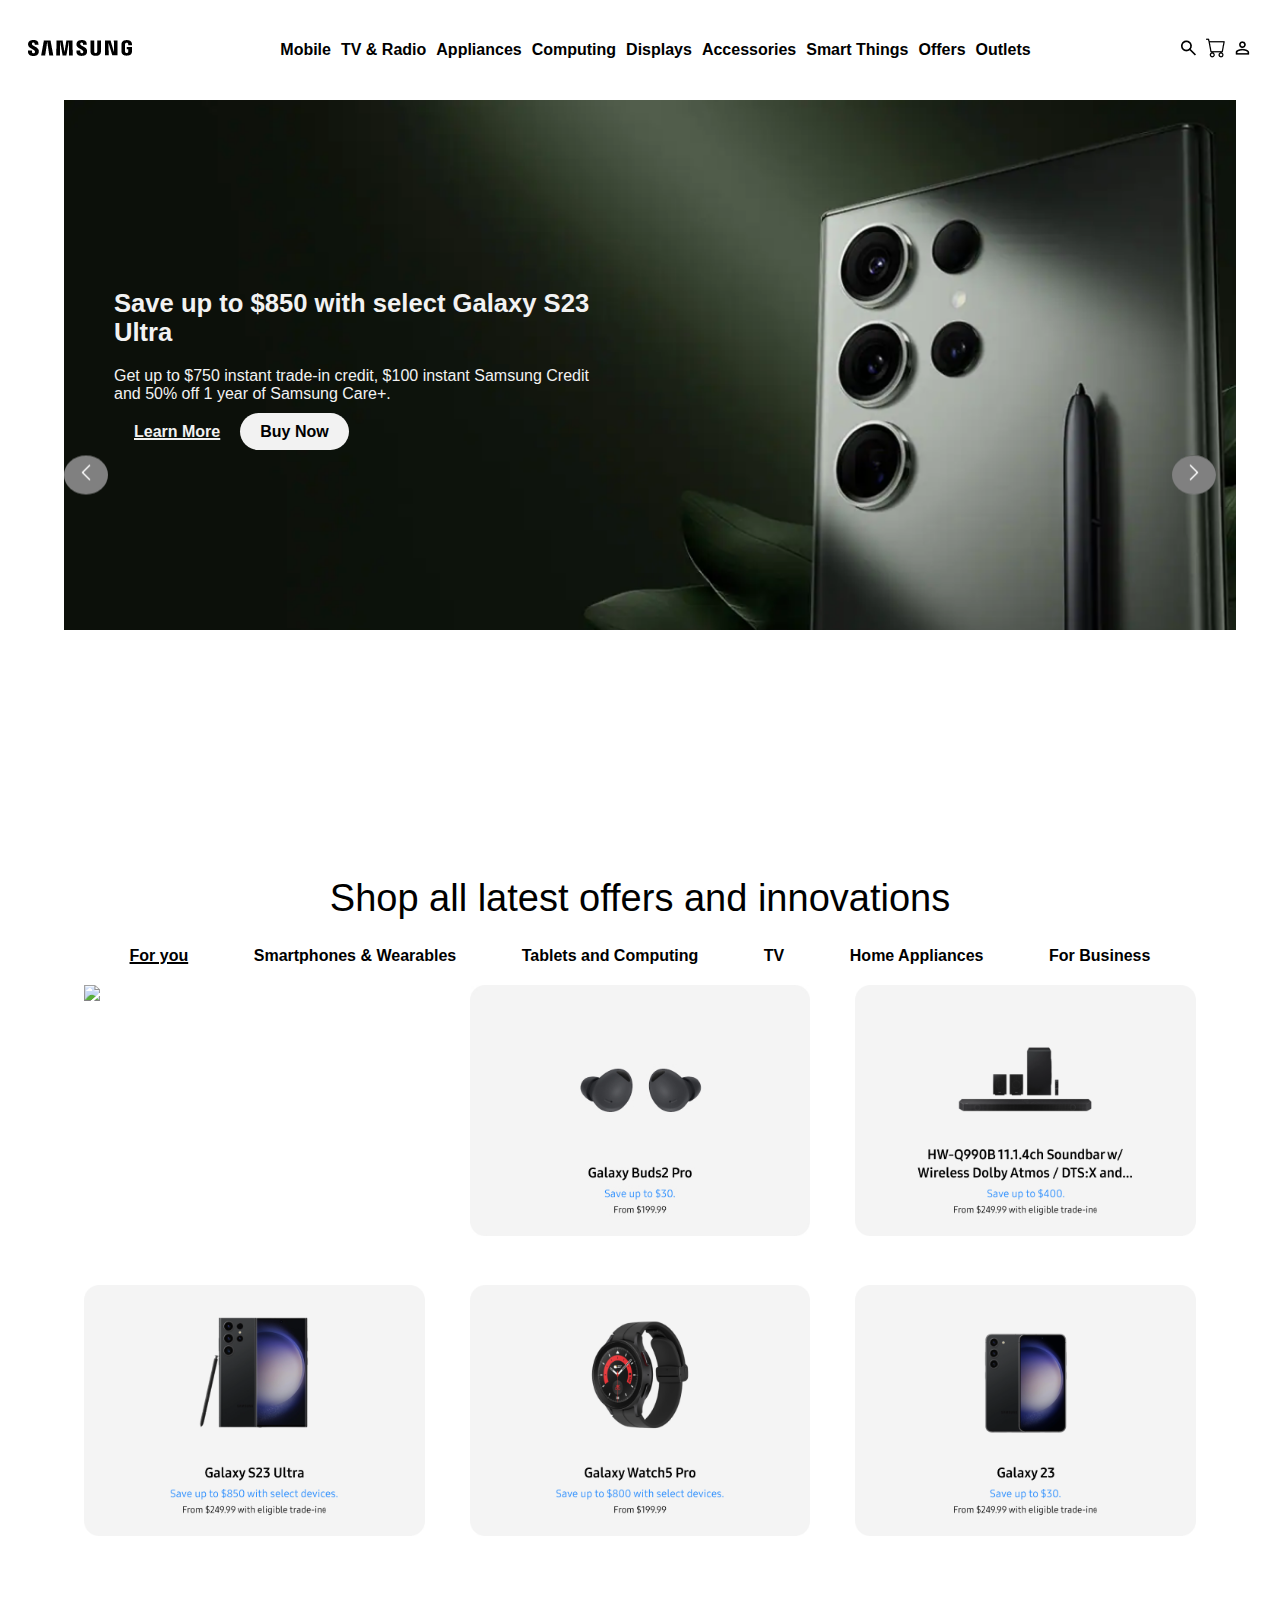
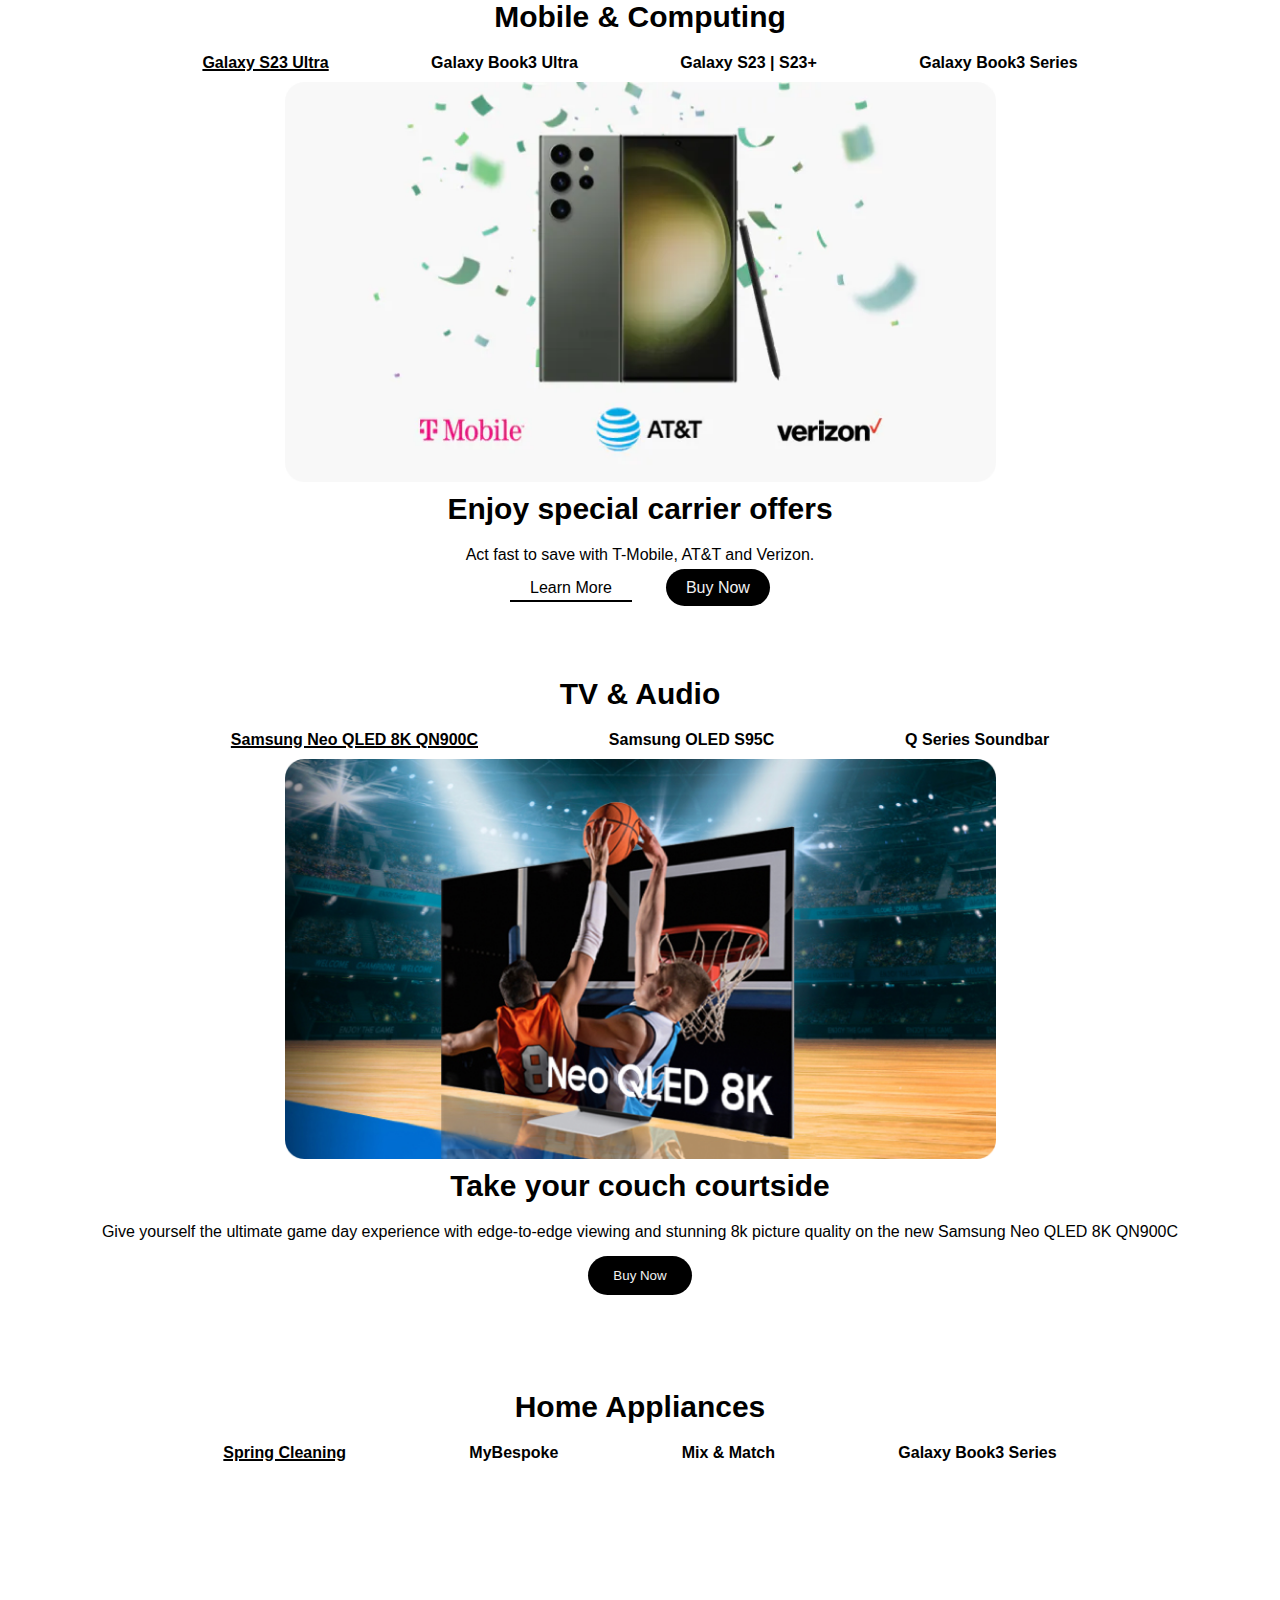
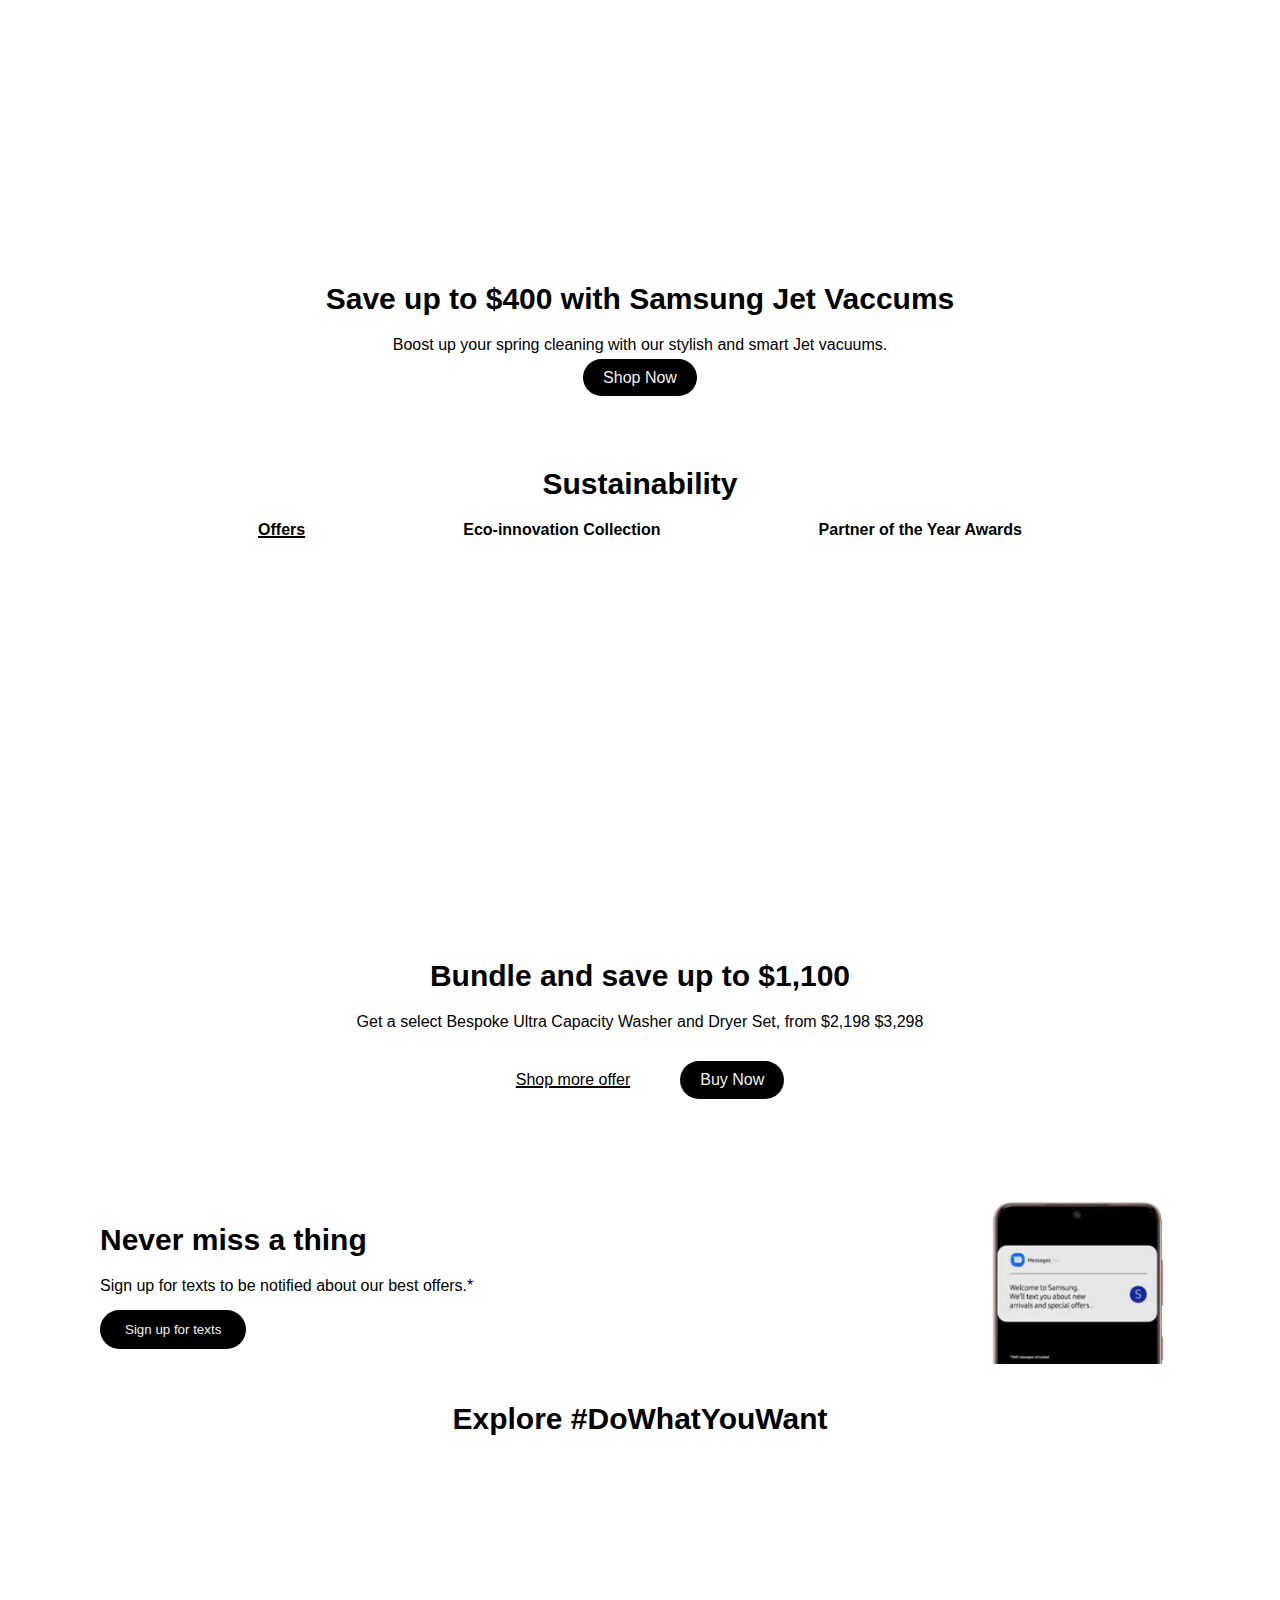
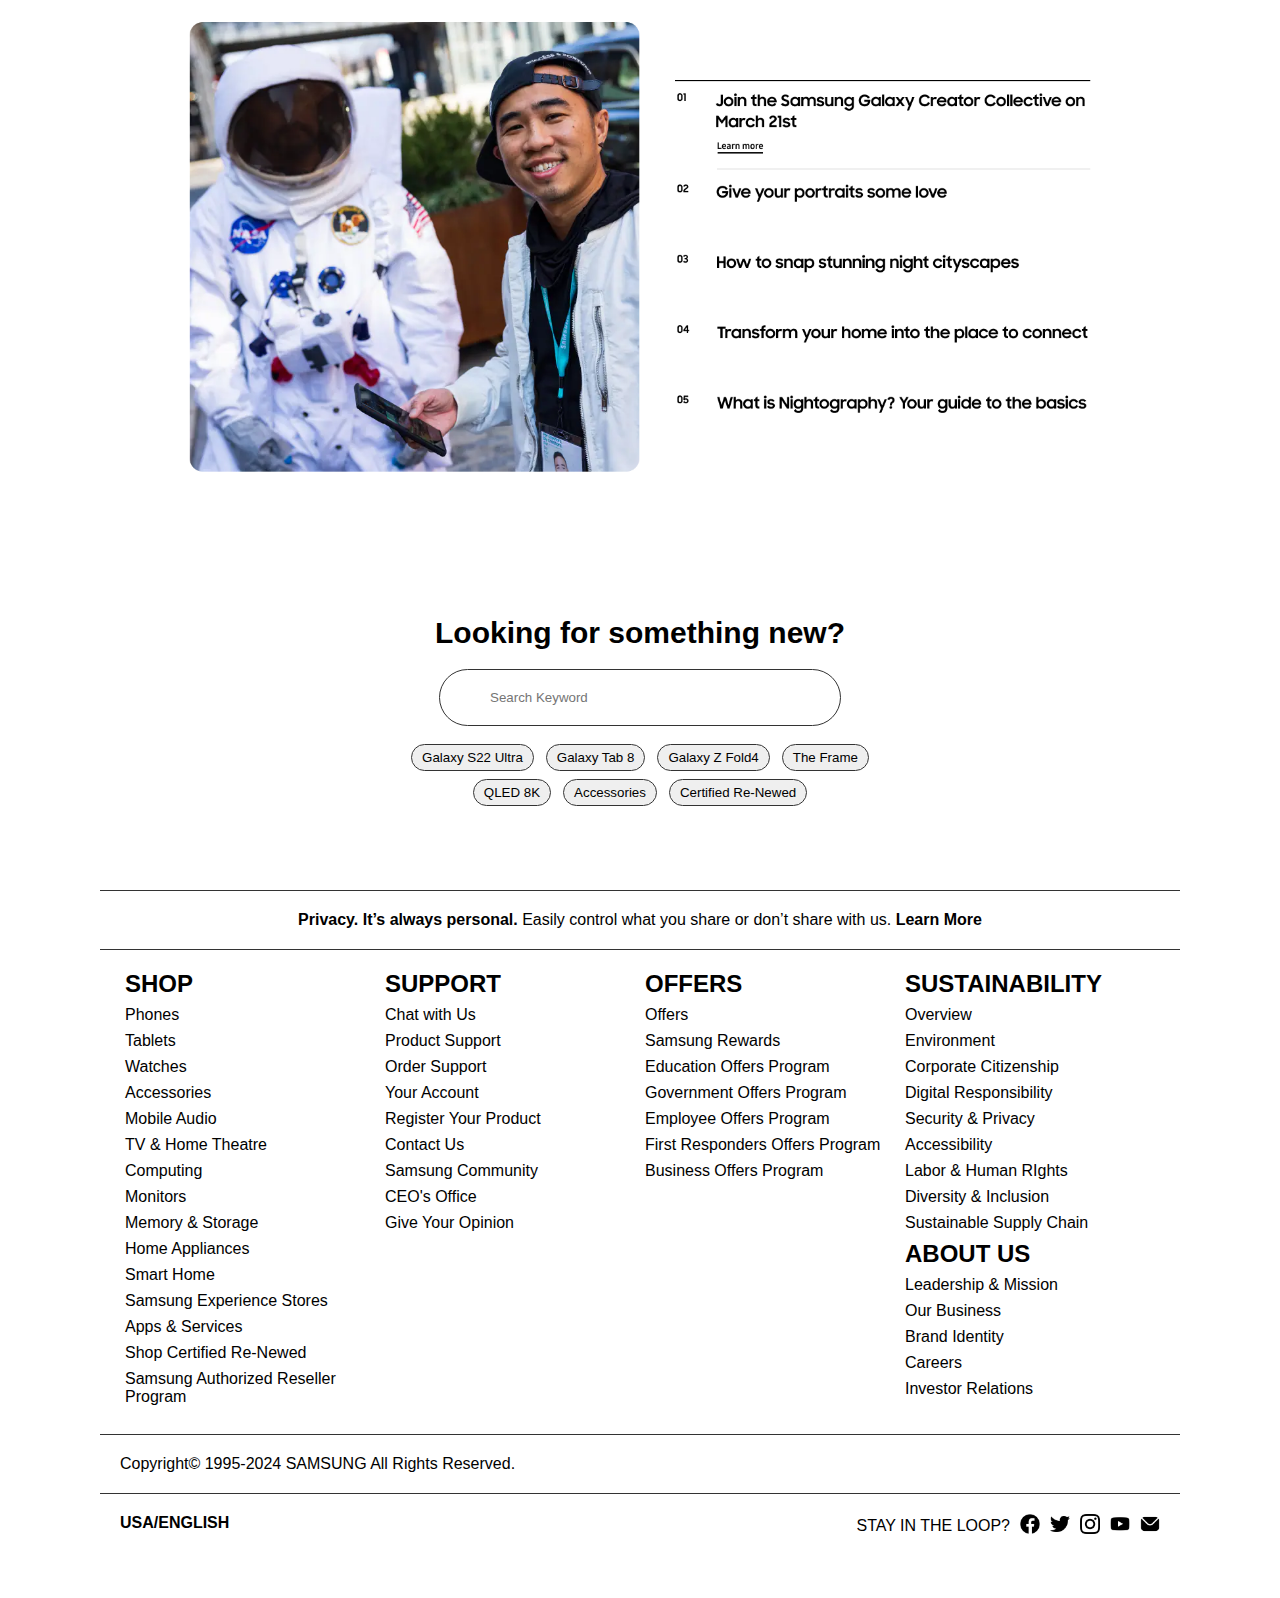
==== commit 5ff87e59: "Code refraction for the couresel part" ====
--- a/index.html
+++ b/index.html
@@ -74,106 +74,13 @@
 
     <!-- Hero Section-->
     <section class="hero carousel-container">
-        <div class="carousel-track">
-            <div class="flex carousel-item bg-cover carousel-6">
-                <div>
-                    <h2 class="font-samsung-sharp">
-                        Gifted and Talented
-                    </h2>
-                    <p class="font-samsung-sans">
-                        The new Samsung Neo QLED QN90C delivers pristine contrast, color and design,rewarding you at
-                        every glance.
-                    </p>
-                    <div class="hero-buttons">
-                        <a class="font-samsung-sans" href="/index.html">Buy Now</a>
-                    </div>
-                </div>
-            </div>
-            <div class="flex carousel-item bg-cover carousel-5">
-                <div>
-                    <h2 class="font-samsung-sharp">
-                        Get up to $600 instant trade-in credit
-                    </h2>
-                    <p class="font-samsung-sans">
-                        Toward Galaxy Book3 Ultra. Cracked screen? No problem. Get up to $135 instant cracked screen
-                        trade-in credit.
-                    </p>
-                    <div class="hero-buttons">
-                        <a class="font-samsung-sans" href="/index.html">Learn More</a>
-                        <a class="font-samsung-sans black" href="/index.html">Buy Now</a>
-                    </div>
-                </div>
-            </div>
-            <div class="flex carousel-item bg-cover carousel-4">
-                <div>
-                    <p class="font-samsung-sans">
-                        Offer Ends 16 Mar
-                    </p>
-                    <h2 class="font-samsung-sharp">
-                        Save up to $400 with Spring Cleaning Savings
-                    </h2>
-                    <p class="font-samsung-sans">
-                        Welcome spring with big savings on select Jet vacuums to give your home a stylish, smart
-                        upgrade.
-                    </p>
-                    <div class="hero-buttons">
-                        <a class="font-samsung-sans black" href="/index.html">Shop now</a>
-                    </div>
-                </div>
-            </div>
-            <div class="flex carousel-item bg-cover current-slide carousel-1">
-                <div>
-                    <h2 class="font-samsung-sharp">
-                        Save up to $850 with select Galaxy S23 Ultra
-                    </h2>
-                    <p class="font-samsung-sans">
-                        Get up to $750 instant trade-in credit, $100 instant Samsung Credit and
-                        50% off 1 year of Samsung Care+.
-                    </p>
-                    <div class="hero-buttons">
-                        <a class="font-samsung-sans" href="/index.html">Learn More</a>
-                        <a class="font-samsung-sans" href="/index.html">Buy Now</a>
-                    </div>
-                </div>
-            </div>
-            <div class="flex carousel-item bg-cover carousel-2">
-                <div>
-                    <h2 class="font-samsung-sharp">
-                        Save up to $900 with Galaxy S23 Ultra
-                    </h2>
-                    <p class="font-samsung-sans">
-                        Via trade-in bill credits. Terms apply. Get $100 instant Samsung Credit and
-                        50% off 1 year of Samsung Care+.
-                    </p>
-                    <div class="hero-buttons">
-                        <a class="font-samsung-sans black" href="/index.html">Buy Now</a>
-                    </div>
-                </div>
-            </div>
-            <div class="flex carousel-item bg-cover carousel-3">
-                <div>
-                    <p class="font-samsung-sans">
-                        Energy efficient appliances
-                    </p>
-                    <h2 class="font-samsung-sharp">
-                        Bundle and Save up to $1000
-                    </h2>
-                    <p class="font-samsung-sans">
-                        Get a select Bespoke Ultra Capacity Washer and Dryer Set. From $2,198 $3,298.
-                        Save up to 20% of your household energy bill with our ENERGY STAR certified
-                        products.
-                    </p>
-                    <div class="hero-buttons">
-                        <a class="font-samsung-sans black" href="/index.html">Buy Now</a>
-                    </div>
-                </div>
-            </div>
-        </div>
+        <!-- Here is where the generated html from the js file will be placed  -->
+        <div class="main-couresel-container"></div>
         <div>
-            <button class="toggle-btn" id="prev-btn">
+            <button class="toggle-btn text-align-center" id="prev-btn">
                 <img src="./assets/icons/arrow-left-icon.png" alt="arrow-left-icon">
             </button>
-            <button class="toggle-btn" id="next-btn">
+            <button class="toggle-btn text-align-center" id="next-btn">
                 <img src="./assets/icons/arrow-right-icon.png" alt="arrow-left-icon">
             </button>
         </div>
@@ -181,7 +88,7 @@
 
     <!-- PRODUCTS SECTION -->
     <section class="products-section ">
-        <p id="products-section-tittle" class="font-samsung-sans font-sizing"> Shop all latest offers and innovations
+        <p id="products-section-tittle" class="font-samsung-sans font-sizing text-align-center"> Shop all latest offers and innovations
         </p>
         <ul class="flex flex-row space-evenly">
             <li class="font-samsung-sans underlined "><b>For you</b></li>
@@ -214,7 +121,7 @@
     </section>
 
     <!-- Mobile & Computing Section -->
-    <section class="mobile-computing">
+    <section class="mobile-computing padding-40-100 text-align-center">
         <h2 class="title-big font-samsung-sharp"><b>Mobile & Computing</b></h2>
         <div class="flex flex-row space-evenly">
             <h4 class="title-small font-samsung-sans underlined"><b>Galaxy S23 Ultra</b></h4>
@@ -222,7 +129,7 @@
             <h4 class="title-small font-samsung-sans"><b>Galaxy S23 | S23+</b></h4>
             <h4 class="title-small font-samsung-sans"><b>Galaxy Book3 Series</b></h4>
         </div>
-        <div class="mobile-image bg-cover bg-images"></div>
+        <div class="mobile-image bg-cover"></div>
         <div>
             <h2 class="title-big font-samsung-sharp"><b>Enjoy special carrier offers</b></h2>
             <p class="font-samsung-sans">
@@ -236,27 +143,32 @@
     </section>
 
     <!-- TV & Audio -->
-    <section class="tv-and-audio">
-        
-            <h2 class="title-big font-samsung-sharp ">TV & Audio<br></h2>
+    <section class="tv-and-audio padding-40-100">
+        <div class="justify-center">
+            <h2 class="title-big font-samsung-sharp ">TV & Audio</h>
+        </div>
+
+        <div>
             <ul class="flex flex-row space-evenly">
                 <li class="title-small font-samsung-sans underlined"><b>Samsung Neo QLED 8K QN900C</b></li>
                 <li class="title-small font-samsung-sans"><b>Samsung OLED S95C</b></li>
                 <li class="title-small font-samsung-sans"><b>Q Series Soundbar</b></li>
             </ul>
 
-            <div class="tv-and-audio-image bg-cover bg-images"></div>
-
-            <p class="text-align title-big font-samsung-sharp">Take your couch courtside</p>
-            <p class=" font-samsung-sans">Give yourself the ultimate game day experience with edge-to-edge
+            <div class="tv-and-audio-image bg-cover"></div>
+
+            <p class="text-align-center title-big font-samsung-sharp">Take your couch courtside</p>
+            <p class="text-align-center font-samsung-sans">Give yourself the ultimate game day experience with edge-to-edge
                 viewing and stunning 8k picture quality on the new Samsung Neo QLED 8K QN900C</p>
-            <div class="mobile-buttons">
-                <a class="buy-btn font-samsung-sans">Buy Now</a>
-            </div>
+            <div class="justify-center">
+                <button class="buy-button text-align-centerfont-samsung-sans">Buy Now</button>
+            </div>
+
+        </div>
     </section>
 
     <!-- HOME APLLIANCES -->
-    <section class="home-appliances">
+    <section class="home-appliances padding-40-100 text-align-center">
         <h2 class="title-big font-samsung-sharp"><b>Home Appliances</b></h2>
         <div class="flex flex-row space-evenly">
             <h4 class="title-small font-samsung-sans underlined"><b>Spring Cleaning</b></h4>
@@ -264,7 +176,7 @@
             <h4 class="title-small font-samsung-sans"><b>Mix & Match</b></h4>
             <h4 class="title-small font-samsung-sans"><b>Galaxy Book3 Series</b></h4>
         </div>
-        <div class="home-appliances-image bg-cover bg-images"></div>
+        <div class="home-appliances-image bg-cover"></div>
         <div>
             <h2 class="title-big font-samsung-sharp"><b>Save up to $400 with Samsung Jet Vaccums</b></h2>
             <p class="font-samsung-sans">
@@ -277,38 +189,40 @@
     </section>
 
     <!-- Sustainability -->
-    <section class="sustainability">
-            <h2 class="title-big font-samsung-sharp ">Sustainability</h2>
-               <ul class="flex flex-row space-evenly">
+    <section class="sustainability padding-40-100 text-align-center">
+        <div class="justify-center">
+            <h2 class="title-big font-samsung-sharp ">Sustainability</h>
+        </div>
+        <ul class="flex flex-row space-evenly">
             <li class="title-small font-samsung-sans underlined"><b>Offers</b></li>
             <li class="title-small font-samsung-sans"><b>Eco-innovation Collection</b></li>
             <li class="title-small font-samsung-sans"><b>Partner of the Year Awards</b></li>
         </ul>
-        <div class="sustainability-image bg-cover bg-images"></div>
+        <div class="sustainability-image bg-cover"></div>
         <p class="text-align title-big font-samsung-sharp">Bundle and save up to $1,100</p>
         <p class="text-align font-samsung-sans">Get a select Bespoke Ultra Capacity Washer and Dryer Set, from $2,198
             $3,298</p>
-        <div class="mobile-buttons">
-            <a class="font-samsung-sans learn-more-btn " href="/index.html">Shop more offer</a>
+        <div class="mobile-buttons justify-center ">
+            <a class="font-samsung-sans learn-more-btn underlined" href="/index.html">Shop more offer</a>
             <a class="font-samsung-sans buy-btn" href="/index.html">Buy Now</a>
         </div>
     </section>
 
     <!-- Never miss a thing section -->
-    <section class="never-miss-a-thing">
+    <section class="never-miss-a-thing padding-40-100">
         <div class="flex flex-row space-between">
             <div>
                 <h2 class="title-big font-samsung-sharp"><b>Never miss a thing</b></h2>
                 <p class="font-samsung-sans">
                     Sign up for texts to be notified about our best offers.*
                 </p>
-                <button class="buy-button">
+                <button class="buy-button text-align-center">
                     Sign up for texts
                 </button>
             </div>
             <div class="never-miss-image bg-cover"></div>
         </div>
-        <h2 class="title-big font-samsung-sharp">Explore #DoWhatYouWant</h2>
+        <h2 class="title-big font-samsung-sharp text-align-center">Explore #DoWhatYouWant</h2>
     </section>
 
     <!-- creator collective -->
@@ -317,7 +231,7 @@
     </section>
 
     <!-- Something New Section -->
-    <section class="something-new">
+    <section class="something-new padding-40-100 text-align-center">
         <h2 class="title-big font-samsung-sharp">Looking for something new?</h2>
         <input type="text" class="font-samsung-sans" placeholder="Search Keyword">
         <div class="keywords">
@@ -332,9 +246,9 @@
     </section>
 
     <!-- Footer Section -->
-    <footer>
+    <footer class="padding-40-100">
         <div class="footer-main">
-            <p class="font-samsung-sans">
+            <p class="font-samsung-sans text-align-center">
                 <b>Privacy. It’s always personal.</b> Easily control what you share or don’t share with us. <b>Learn More</b>
             </p>
         </div>
--- a/css/styles.css
+++ b/css/styles.css
@@ -27,7 +27,10 @@
     display: flex;
     align-items: center;
 }
-
+.justify-center{
+    display: flex;
+    justify-content: center;
+}
 .flex-row {
     flex-direction: row;
 }
@@ -59,12 +62,6 @@
     background-repeat: no-repeat;
     background-size: cover;
 }
-.bg-images{
-    width: 90%;
-    height: 400px;
-    margin: 10px auto;
-    background-size: contain;
-}
 .mobile-buttons {
     margin-top: 15px;
 }
@@ -72,11 +69,12 @@
     margin: 15px;
     padding: 10px 20px;
 }
- a.learn-more-btn {
-    color: #000000;
-    padding-bottom: 4px;
-    border-bottom-width: 50%;
-    border-bottom: 2px solid #000000;
+/* Refactoring the css code by combining similar properties */
+.padding-40-100 {
+    padding: 40px 100px;
+}
+.text-align-center {
+    text-align: center;
 }
 
 /* NAVIGATION BAR STYLES */
@@ -174,7 +172,6 @@
     position: absolute;
     top: 50%;
     transform: translateY(-50%);
-    text-align: center;
 }
 .toggle-btn#prev-btn {
     left: 20px;
@@ -197,7 +194,6 @@
     font-size:38px;
     line-height: 45.6px;
     position: relative;
-    text-align: center;
 }
 .container{
     display: grid;
@@ -215,47 +211,61 @@
 
 
 /* Mobile & Computing Section */
-.mobile-computing {
-    padding: 40px 100px;
-    text-align: center;
-}
 .mobile-computing .mobile-image {
+    width: 90%;
+    height: 400px;
+    margin: 10px auto;
+    background-size: contain;
     background-image: url("../assets/backgrounds/mobile.png");
 }
-
-
-/*TV and Audio Secion*/
-.tv-and-audio{
-    padding:40px 100px;
-    text-align: center;
-}
+.mobile-computing .mobile-buttons a.learn-more-btn {
+    color: #000000;
+    padding-bottom: 4px;
+    border-bottom-width: 50%;
+    border-bottom: 2px solid #000000;
+}
+
+/* TV and Audio Section */
 .tv-and-audio-image {
+    width: 90%;
+    height: 400px;
     background-image: url("../assets/backgrounds/tvandaudio.png");
-}
-
+    background-size: contain;
+    margin: 10px auto;
+}
+.buy-button {
+    margin-top: 15px;
+    margin: 15px;
+    padding:  25px;
+    padding-bottom: 12px;
+    padding-top: 12px;
+    background-color: #000000;
+    color: #f2f2f2;
+    border-radius: 50px;
+}
 
 /* Home Appliance Section */
-.home-appliances {
-    padding: 40px 100px;
-    text-align: center;
-}
 .home-appliances-image {
+    width: 90%;
+    height: 400px;
+    margin: 10px auto;
+    background-size: contain;
     background-image: url("../assets/backgrounds/homeappliances.png");
 }  
 
 /*sustainability*/
-.sustainability {
-    padding: 40px 100px;
-    text-align: center;
-}
 .sustainability-image{
-    background-image: url("../assets/backgrounds/sustainability.png");  
+    width: 90%;
+    height: 400px;
+    background-image: url("../assets/backgrounds/sustainability.png");
+    background-size: contain;
+    margin: 10px auto; 
+}
+a.learn-more-btn{
+    color: black;
 }
 
 /* Never Miss a thing */
-.never-miss-a-thing {
-    padding: 40px 100px;
-}
 .never-miss-a-thing .buy-button {
     margin-left: 0;
 }
@@ -267,24 +277,21 @@
 } 
 .never-miss-a-thing h2:last-child {
     margin-top: 8px;
-    text-align: center;
 }
 
 /* Collector Creative */
 .creator-collective {
-    padding: 40px 100px;
+    padding: 0px 100px;
 }
 .creator-collective-image {
-    background-image: url("../assets/backgrounds/creator-collective.png");  
+    margin: 0 auto;
+    width: 1000px;
+    height: 600px;
+    background-image: url("../assets/backgrounds/creator-collective.png");
+    background-size: contain;
 }
 
 /* Something New Styles */
-.something-new {
-    padding: 40px 100px;
-}
-.something-new h2 {
-    text-align: center;
-}
 .something-new input {
     margin: 15px auto;
     padding: 20px 50px;
@@ -305,17 +312,11 @@
 }
 
 /* Footer Styles */
-footer {
-    padding: 40px 100px;
-}
 .footer-main {
     padding: 20px;
     border-top: 1px solid #333;
     align-items: flex-start;
 }
-.footer-main:first-child p {
-    text-align: center;
-}
 .footer-main article {
     width: 25%;
     padding-left: 5px;
@@ -333,4 +334,4 @@
 .footer-main img {
     width: 20px;
     height: 20px;
-}
+}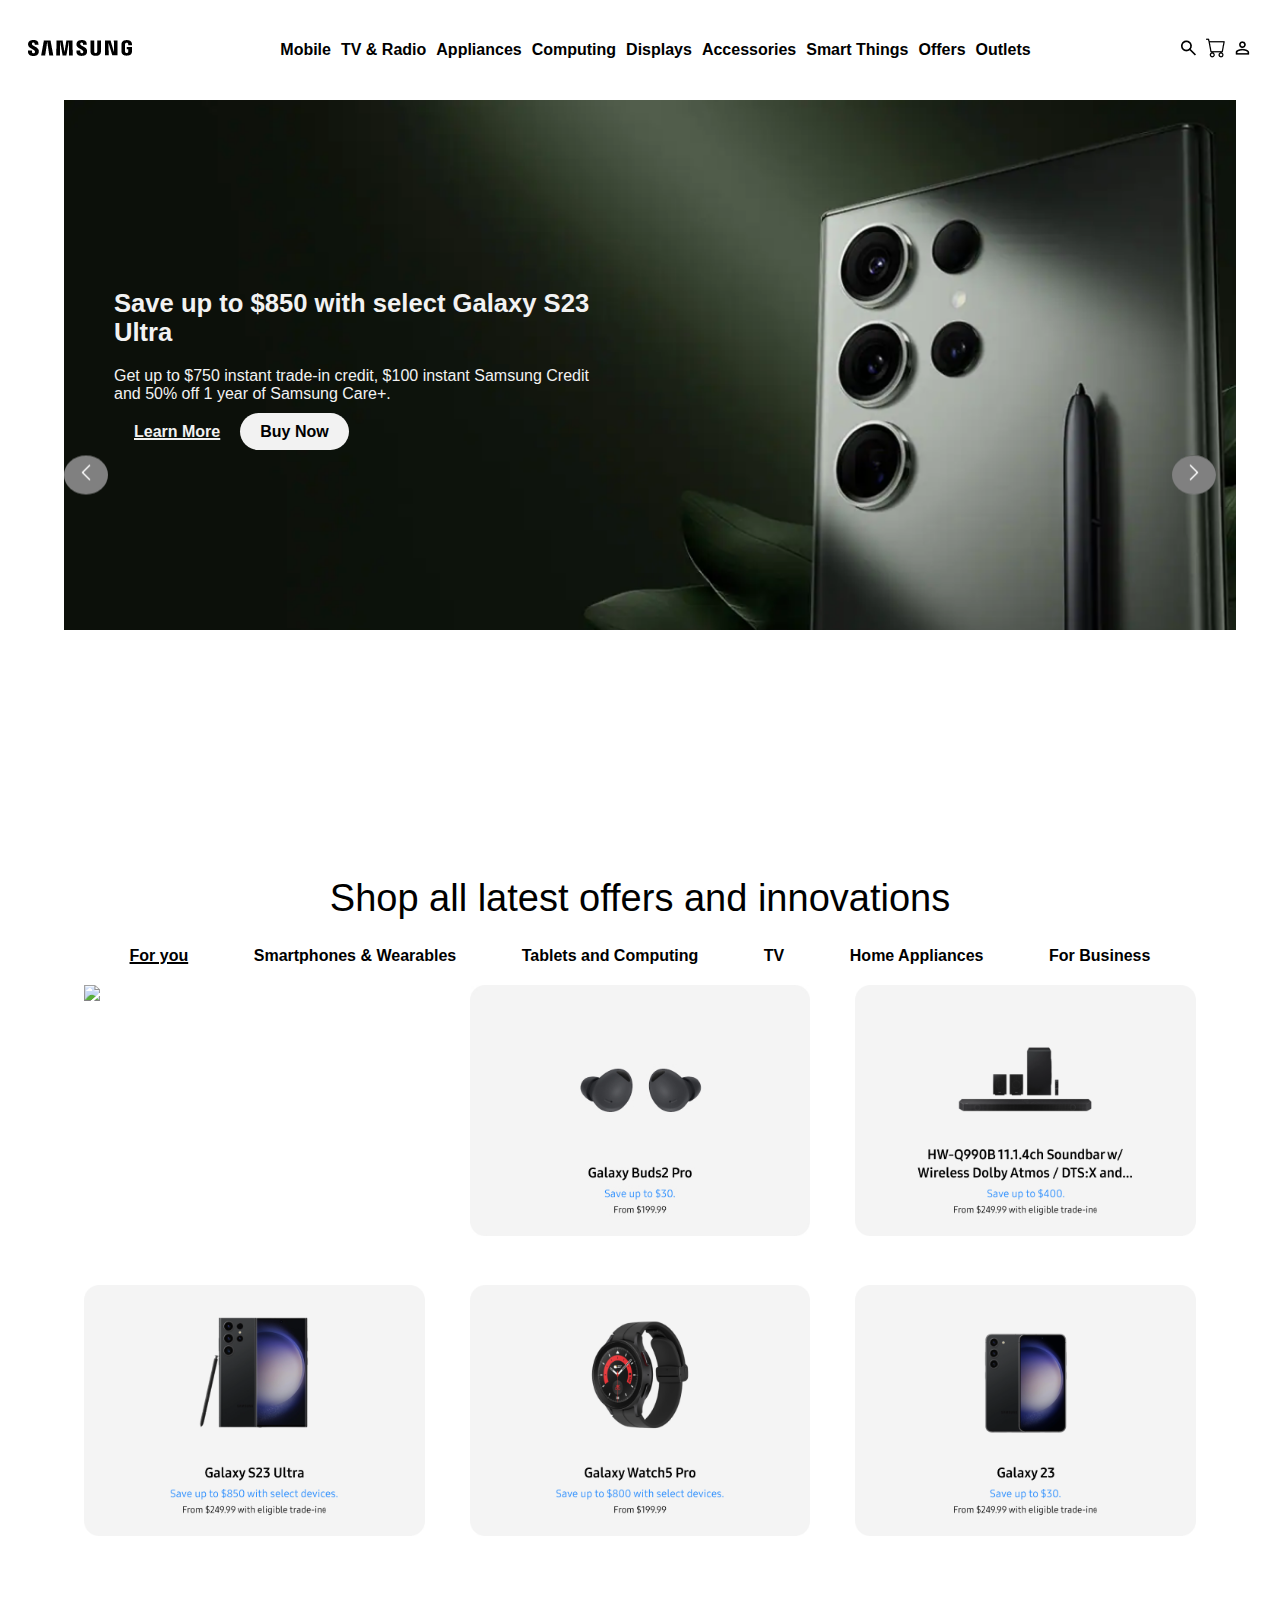
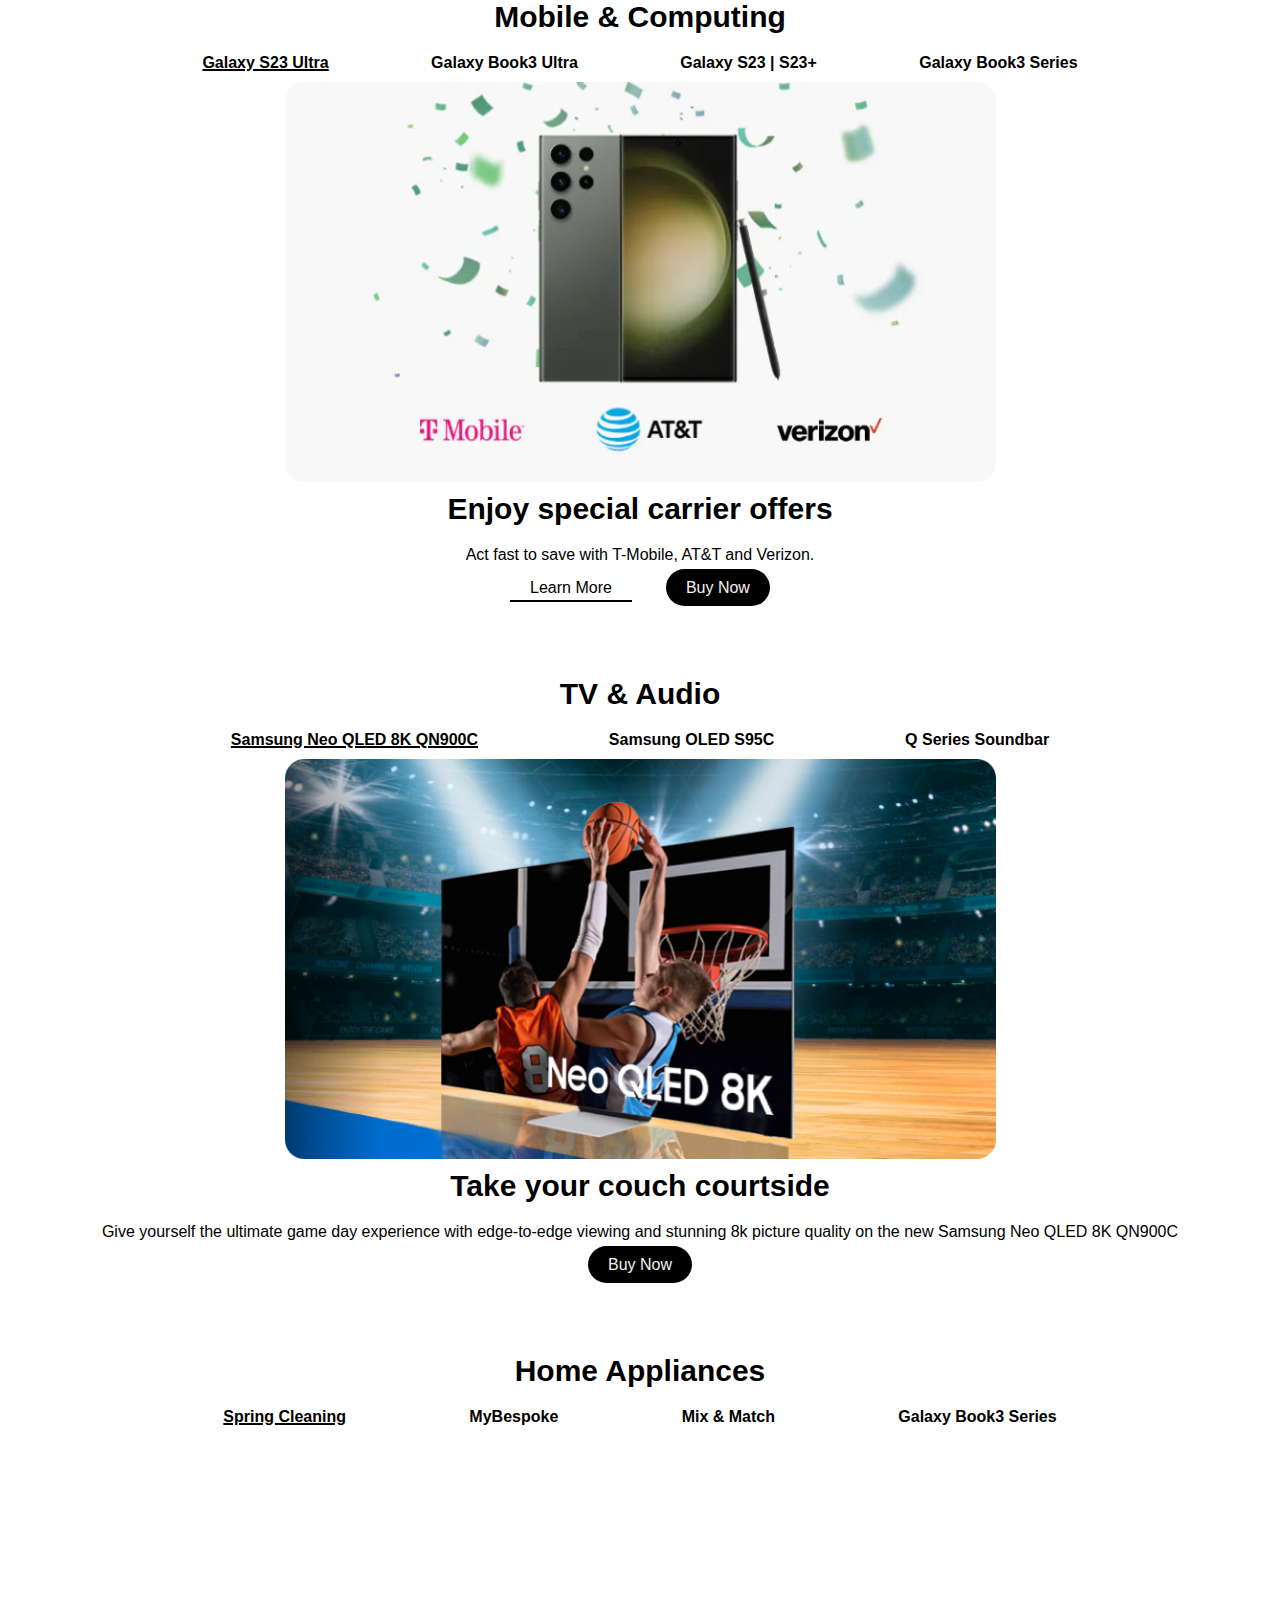
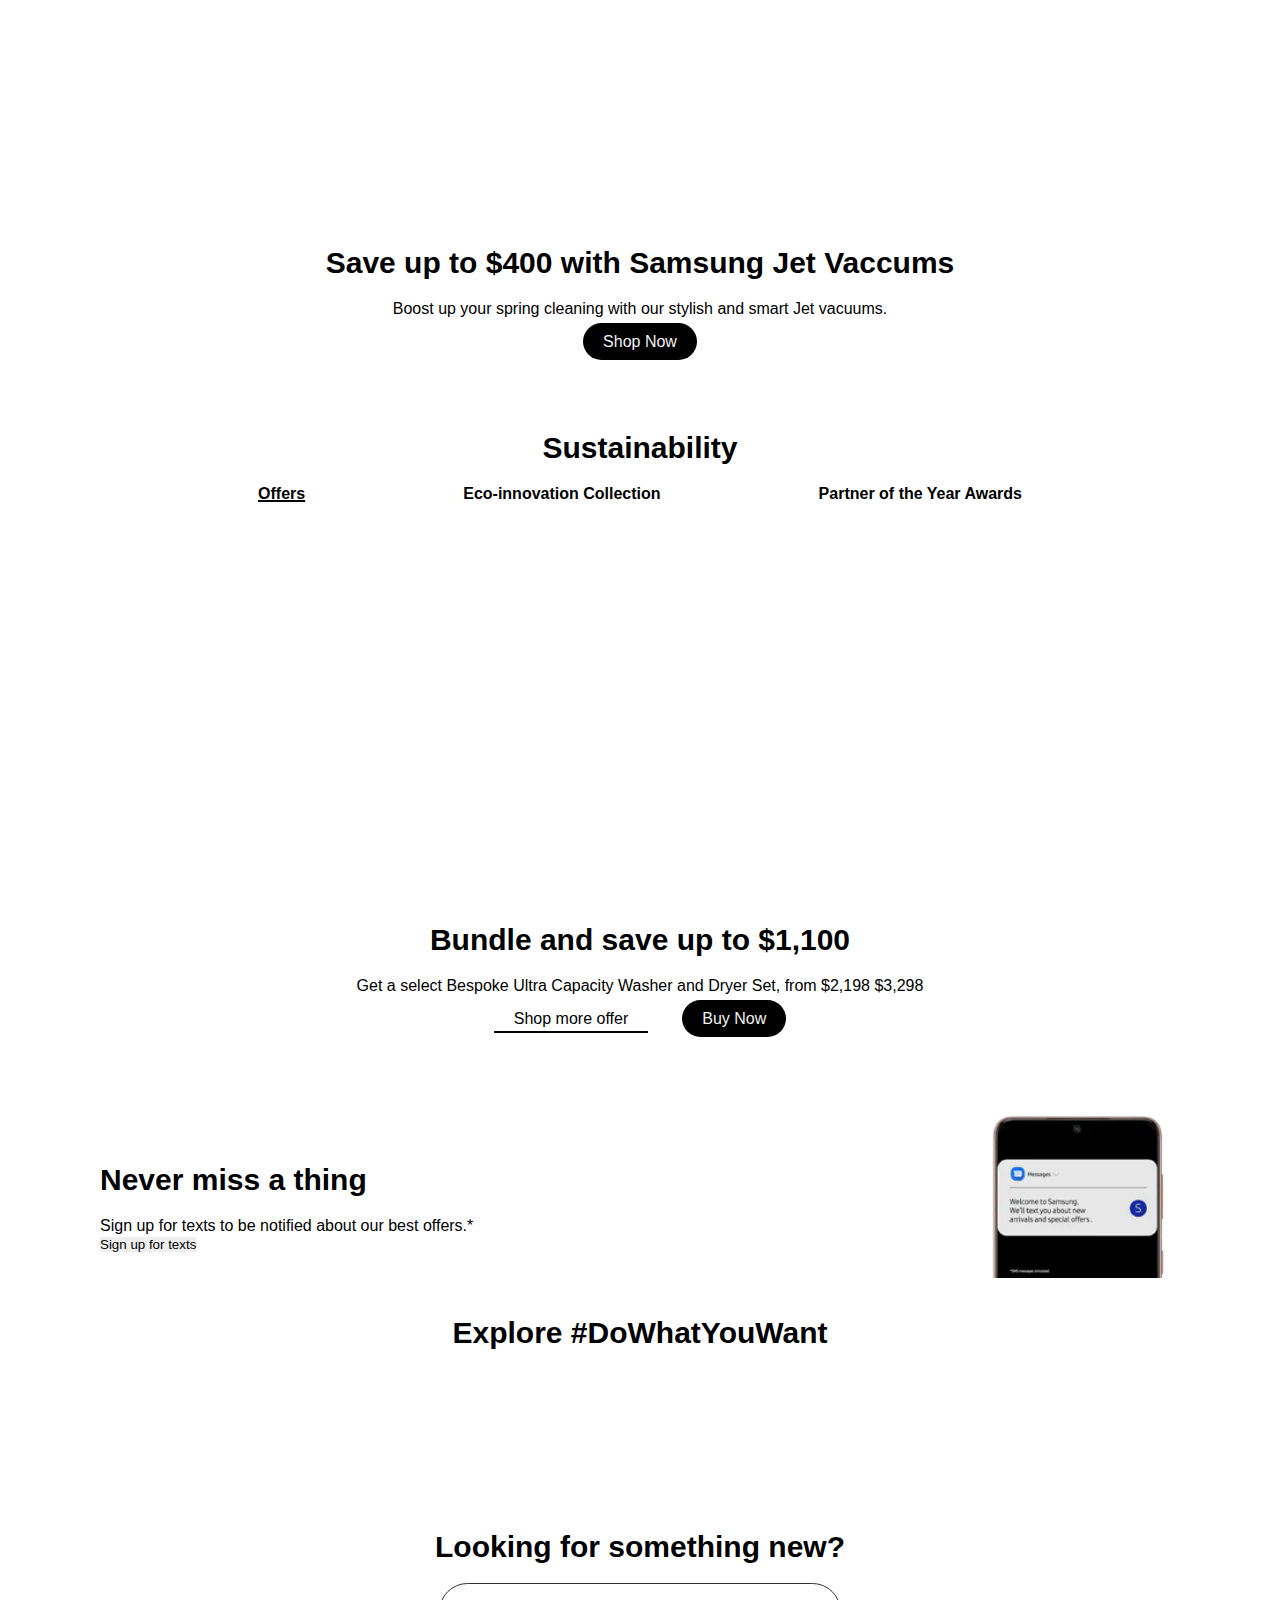
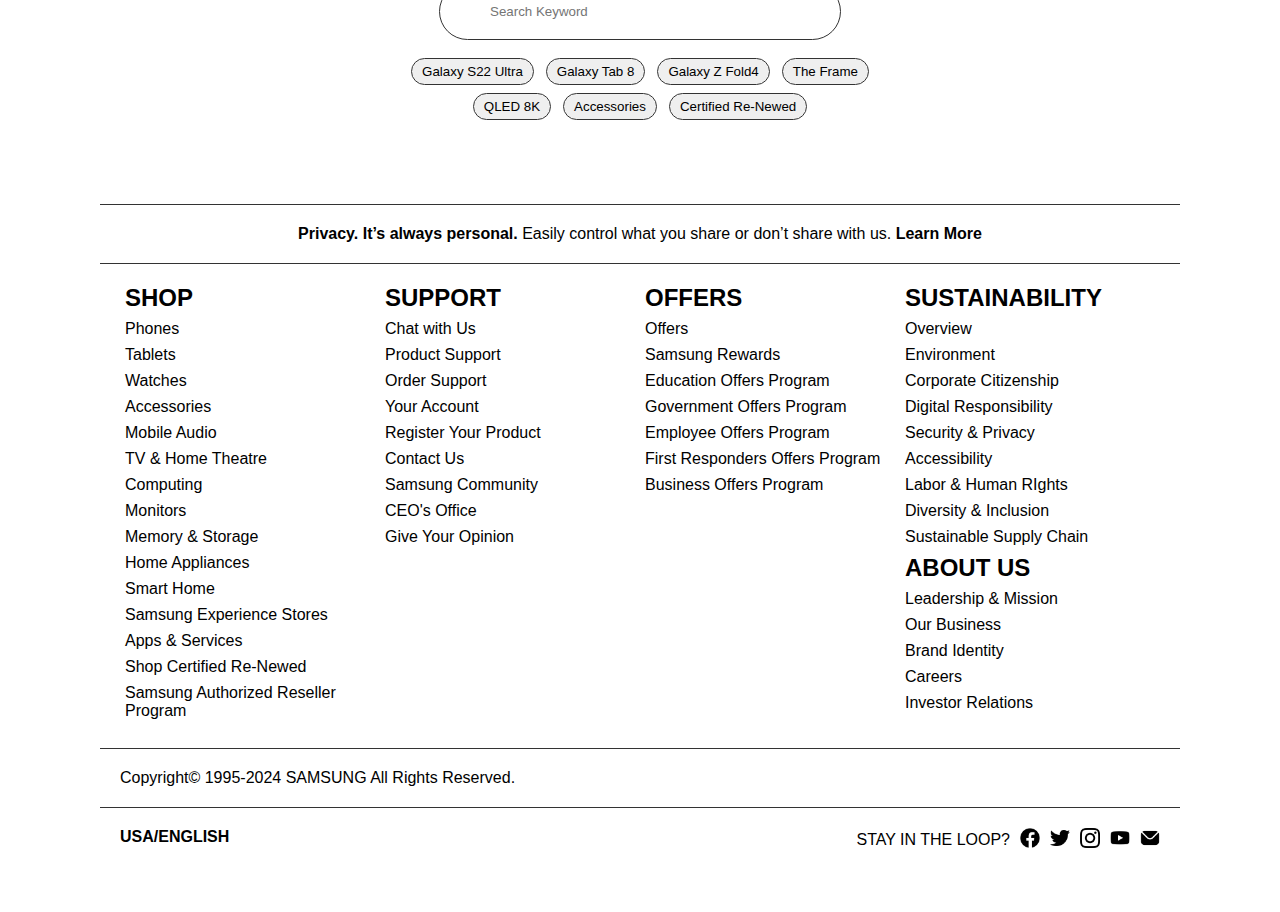
==== commit 9eba24be: "merging" ====
--- a/index.html
+++ b/index.html
@@ -129,7 +129,7 @@
             <h4 class="title-small font-samsung-sans"><b>Galaxy S23 | S23+</b></h4>
             <h4 class="title-small font-samsung-sans"><b>Galaxy Book3 Series</b></h4>
         </div>
-        <div class="mobile-image bg-cover"></div>
+        <div class="mobile-image bg-cover bg-images"></div>
         <div>
             <h2 class="title-big font-samsung-sharp"><b>Enjoy special carrier offers</b></h2>
             <p class="font-samsung-sans">
@@ -143,28 +143,26 @@
     </section>
 
     <!-- TV & Audio -->
-    <section class="tv-and-audio padding-40-100">
-        <div class="justify-center">
-            <h2 class="title-big font-samsung-sharp ">TV & Audio</h>
-        </div>
-
-        <div>
+
+    <section class="tv-and-audio text-align-center padding-40-100">
+        
+            <h2 class="title-big font-samsung-sharp ">TV & Audio<br></h2>
+
             <ul class="flex flex-row space-evenly">
                 <li class="title-small font-samsung-sans underlined"><b>Samsung Neo QLED 8K QN900C</b></li>
                 <li class="title-small font-samsung-sans"><b>Samsung OLED S95C</b></li>
                 <li class="title-small font-samsung-sans"><b>Q Series Soundbar</b></li>
             </ul>
 
-            <div class="tv-and-audio-image bg-cover"></div>
-
-            <p class="text-align-center title-big font-samsung-sharp">Take your couch courtside</p>
-            <p class="text-align-center font-samsung-sans">Give yourself the ultimate game day experience with edge-to-edge
+            <div class="tv-and-audio-image bg-cover bg-images"></div>
+
+            <p class="text-align title-big font-samsung-sharp">Take your couch courtside</p>
+            <p class=" font-samsung-sans">Give yourself the ultimate game day experience with edge-to-edge
                 viewing and stunning 8k picture quality on the new Samsung Neo QLED 8K QN900C</p>
-            <div class="justify-center">
-                <button class="buy-button text-align-centerfont-samsung-sans">Buy Now</button>
-            </div>
-
-        </div>
+            <div class="mobile-buttons">
+                <a class="buy-btn font-samsung-sans">Buy Now</a>
+
+            </div>
     </section>
 
     <!-- HOME APLLIANCES -->
@@ -176,7 +174,7 @@
             <h4 class="title-small font-samsung-sans"><b>Mix & Match</b></h4>
             <h4 class="title-small font-samsung-sans"><b>Galaxy Book3 Series</b></h4>
         </div>
-        <div class="home-appliances-image bg-cover"></div>
+        <div class="home-appliances-image bg-cover bg-images"></div>
         <div>
             <h2 class="title-big font-samsung-sharp"><b>Save up to $400 with Samsung Jet Vaccums</b></h2>
             <p class="font-samsung-sans">
@@ -189,21 +187,21 @@
     </section>
 
     <!-- Sustainability -->
+
     <section class="sustainability padding-40-100 text-align-center">
-        <div class="justify-center">
-            <h2 class="title-big font-samsung-sharp ">Sustainability</h>
-        </div>
-        <ul class="flex flex-row space-evenly">
+            <h2 class="title-big font-samsung-sharp ">Sustainability</h2>
+               <ul class="flex flex-row space-evenly">
+
             <li class="title-small font-samsung-sans underlined"><b>Offers</b></li>
             <li class="title-small font-samsung-sans"><b>Eco-innovation Collection</b></li>
             <li class="title-small font-samsung-sans"><b>Partner of the Year Awards</b></li>
         </ul>
-        <div class="sustainability-image bg-cover"></div>
+        <div class="sustainability-image bg-cover bg-images"></div>
         <p class="text-align title-big font-samsung-sharp">Bundle and save up to $1,100</p>
         <p class="text-align font-samsung-sans">Get a select Bespoke Ultra Capacity Washer and Dryer Set, from $2,198
             $3,298</p>
-        <div class="mobile-buttons justify-center ">
-            <a class="font-samsung-sans learn-more-btn underlined" href="/index.html">Shop more offer</a>
+        <div class="mobile-buttons">
+            <a class="font-samsung-sans learn-more-btn " href="/index.html">Shop more offer</a>
             <a class="font-samsung-sans buy-btn" href="/index.html">Buy Now</a>
         </div>
     </section>
@@ -226,7 +224,7 @@
     </section>
 
     <!-- creator collective -->
-    <section class="creator-collective">
+    <section class="creator-collective padding-40-100">
         <div class="creator-collective-image bg-cover"></div>
     </section>
 
--- a/css/styles.css
+++ b/css/styles.css
@@ -27,10 +27,7 @@
     display: flex;
     align-items: center;
 }
-.justify-center{
-    display: flex;
-    justify-content: center;
-}
+
 .flex-row {
     flex-direction: row;
 }
@@ -62,6 +59,13 @@
     background-repeat: no-repeat;
     background-size: cover;
 }
+/* Refactoring the css code by combining similar properties */
+.bg-images{
+    width: 90%;
+    height: 400px;
+    margin: 10px auto;
+    background-size: contain;
+}
 .mobile-buttons {
     margin-top: 15px;
 }
@@ -69,12 +73,19 @@
     margin: 15px;
     padding: 10px 20px;
 }
-/* Refactoring the css code by combining similar properties */
+ a.learn-more-btn {
+    color: #000000;
+    padding-bottom: 4px;
+    border-bottom-width: 50%;
+    border-bottom: 2px solid #000000;
+}
+
 .padding-40-100 {
     padding: 40px 100px;
 }
 .text-align-center {
     text-align: center;
+
 }
 
 /* NAVIGATION BAR STYLES */
@@ -212,58 +223,29 @@
 
 /* Mobile & Computing Section */
 .mobile-computing .mobile-image {
-    width: 90%;
-    height: 400px;
-    margin: 10px auto;
-    background-size: contain;
     background-image: url("../assets/backgrounds/mobile.png");
 }
-.mobile-computing .mobile-buttons a.learn-more-btn {
-    color: #000000;
-    padding-bottom: 4px;
-    border-bottom-width: 50%;
-    border-bottom: 2px solid #000000;
-}
-
-/* TV and Audio Section */
+
+
+/*TV and Audio Secion*/
+
 .tv-and-audio-image {
-    width: 90%;
-    height: 400px;
     background-image: url("../assets/backgrounds/tvandaudio.png");
-    background-size: contain;
-    margin: 10px auto;
-}
-.buy-button {
-    margin-top: 15px;
-    margin: 15px;
-    padding:  25px;
-    padding-bottom: 12px;
-    padding-top: 12px;
-    background-color: #000000;
-    color: #f2f2f2;
-    border-radius: 50px;
-}
+}
+
 
 /* Home Appliance Section */
 .home-appliances-image {
-    width: 90%;
-    height: 400px;
-    margin: 10px auto;
-    background-size: contain;
     background-image: url("../assets/backgrounds/homeappliances.png");
 }  
 
 /*sustainability*/
+
 .sustainability-image{
-    width: 90%;
-    height: 400px;
-    background-image: url("../assets/backgrounds/sustainability.png");
-    background-size: contain;
-    margin: 10px auto; 
-}
-a.learn-more-btn{
-    color: black;
-}
+    background-image: url("../assets/backgrounds/sustainability.png");  
+}
+
+
 
 /* Never Miss a thing */
 .never-miss-a-thing .buy-button {
@@ -280,15 +262,9 @@
 }
 
 /* Collector Creative */
-.creator-collective {
-    padding: 0px 100px;
-}
+
 .creator-collective-image {
-    margin: 0 auto;
-    width: 1000px;
-    height: 600px;
-    background-image: url("../assets/backgrounds/creator-collective.png");
-    background-size: contain;
+    background-image: url("../assets/backgrounds/creator-collective.png");  
 }
 
 /* Something New Styles */
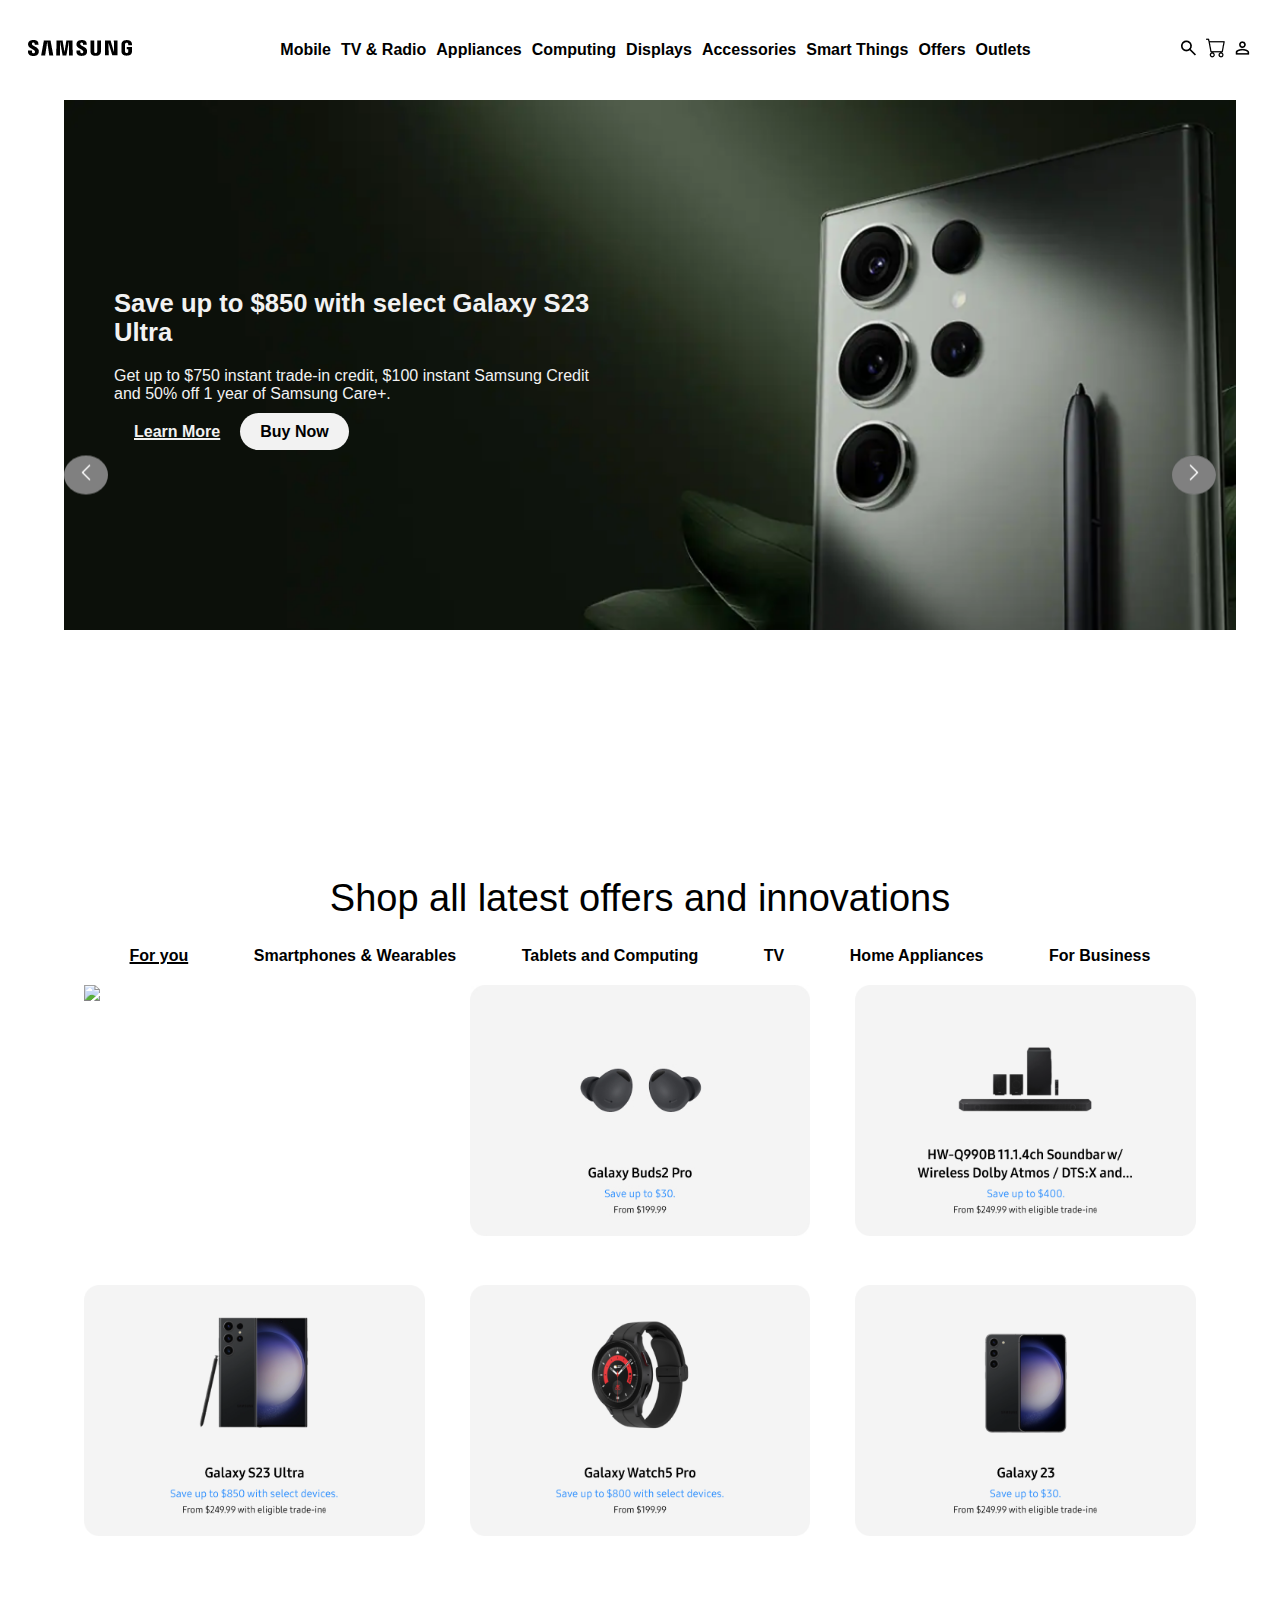
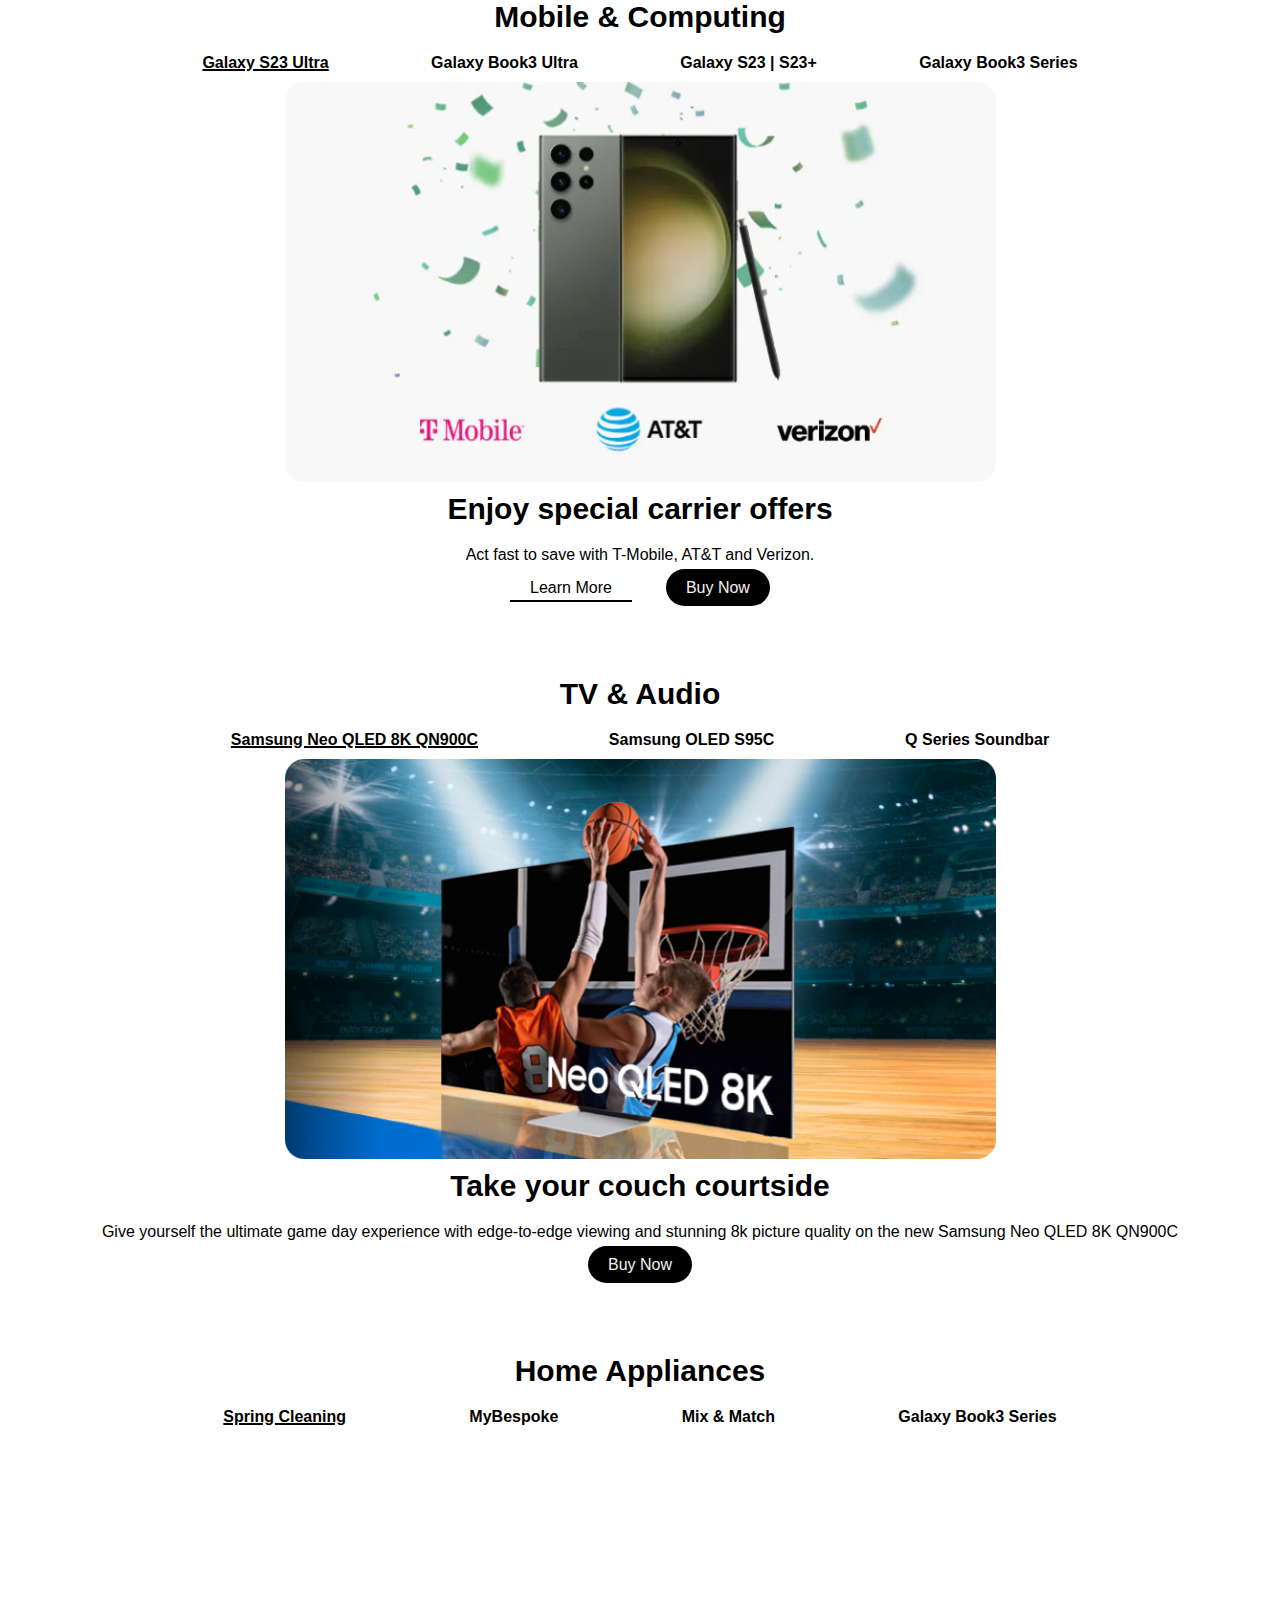
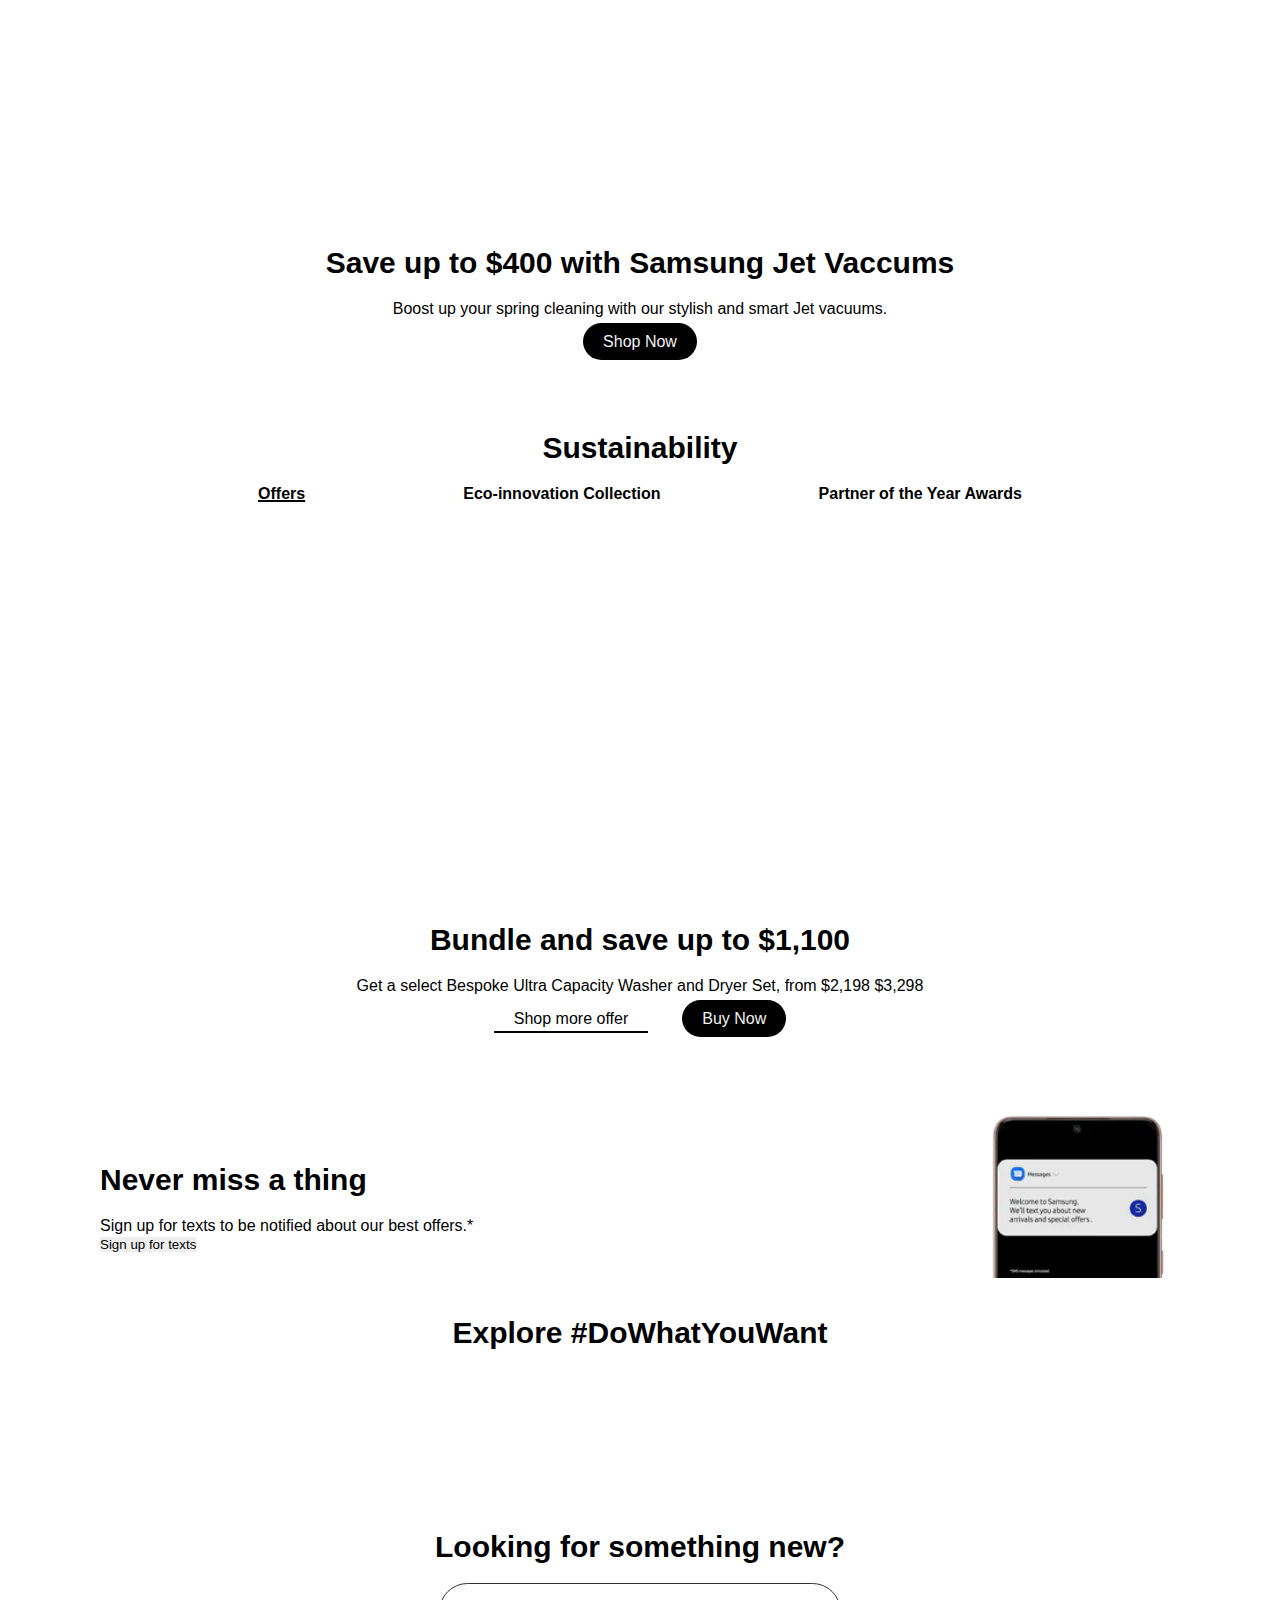
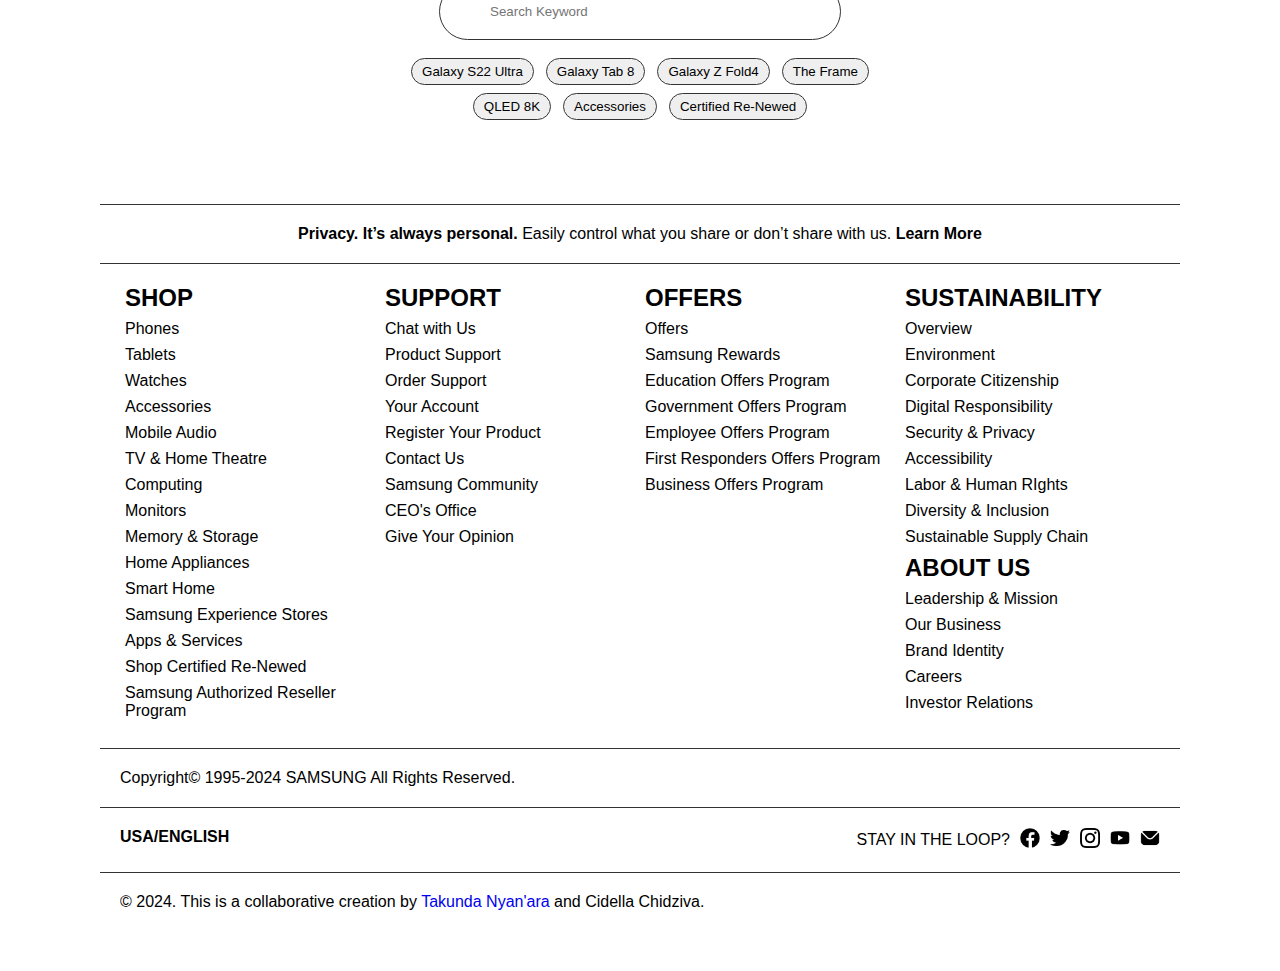
==== commit cb8a5818: "final commit" ====
--- a/index.html
+++ b/index.html
@@ -145,7 +145,6 @@
     <!-- TV & Audio -->
 
     <section class="tv-and-audio text-align-center padding-40-100">
-        
             <h2 class="title-big font-samsung-sharp ">TV & Audio<br></h2>
 
             <ul class="flex flex-row space-evenly">
@@ -345,6 +344,12 @@
                 <li><img src="./assets/icons/mail.png" alt=""></li>
             </ul>
         </div>
+        <div class="footer-main developer-links">
+            <p class="font-samsung-sans">
+                &copy; 2024.
+                This is a collaborative creation by <a href="https://www.takundanyanara.co.zw">Takunda Nyan'ara</a> and Cidella Chidziva. 
+            </p>
+        </div>
     </footer>
 
     <!-- Link for the js scripts -->
